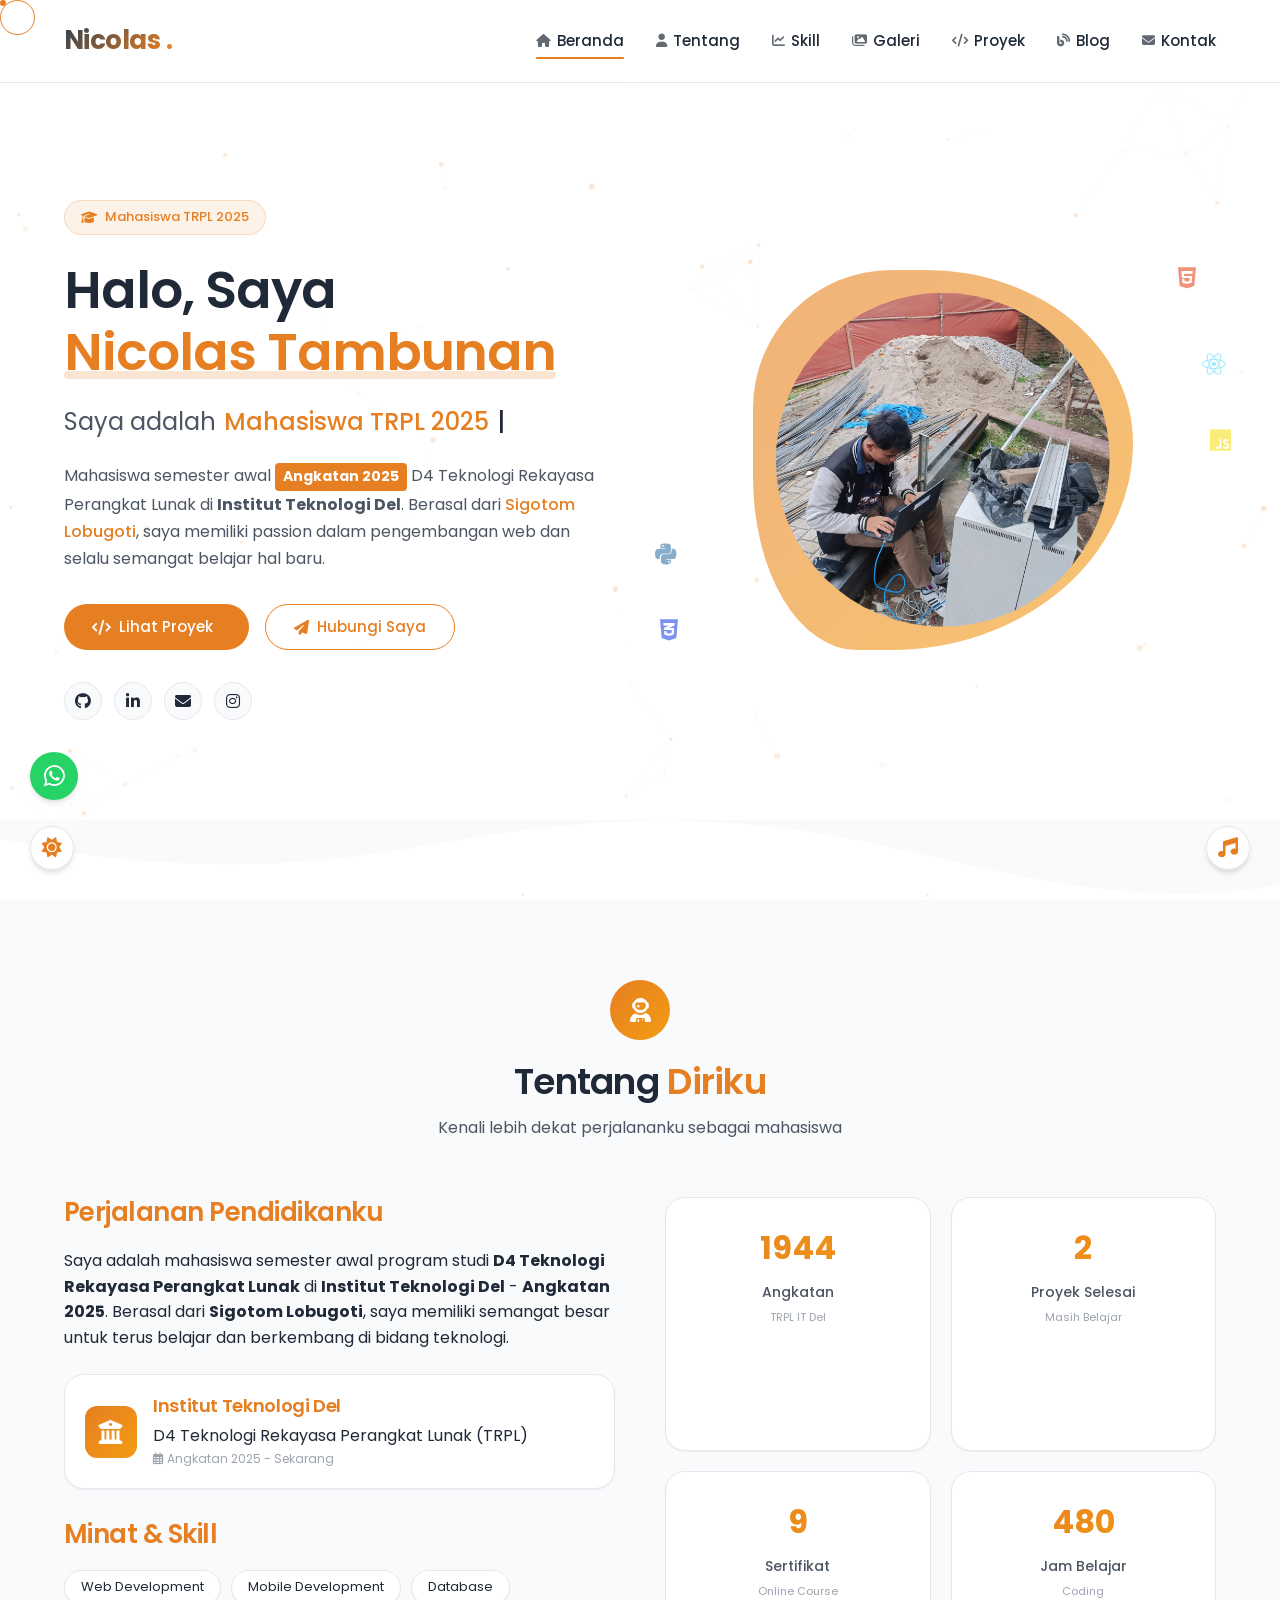
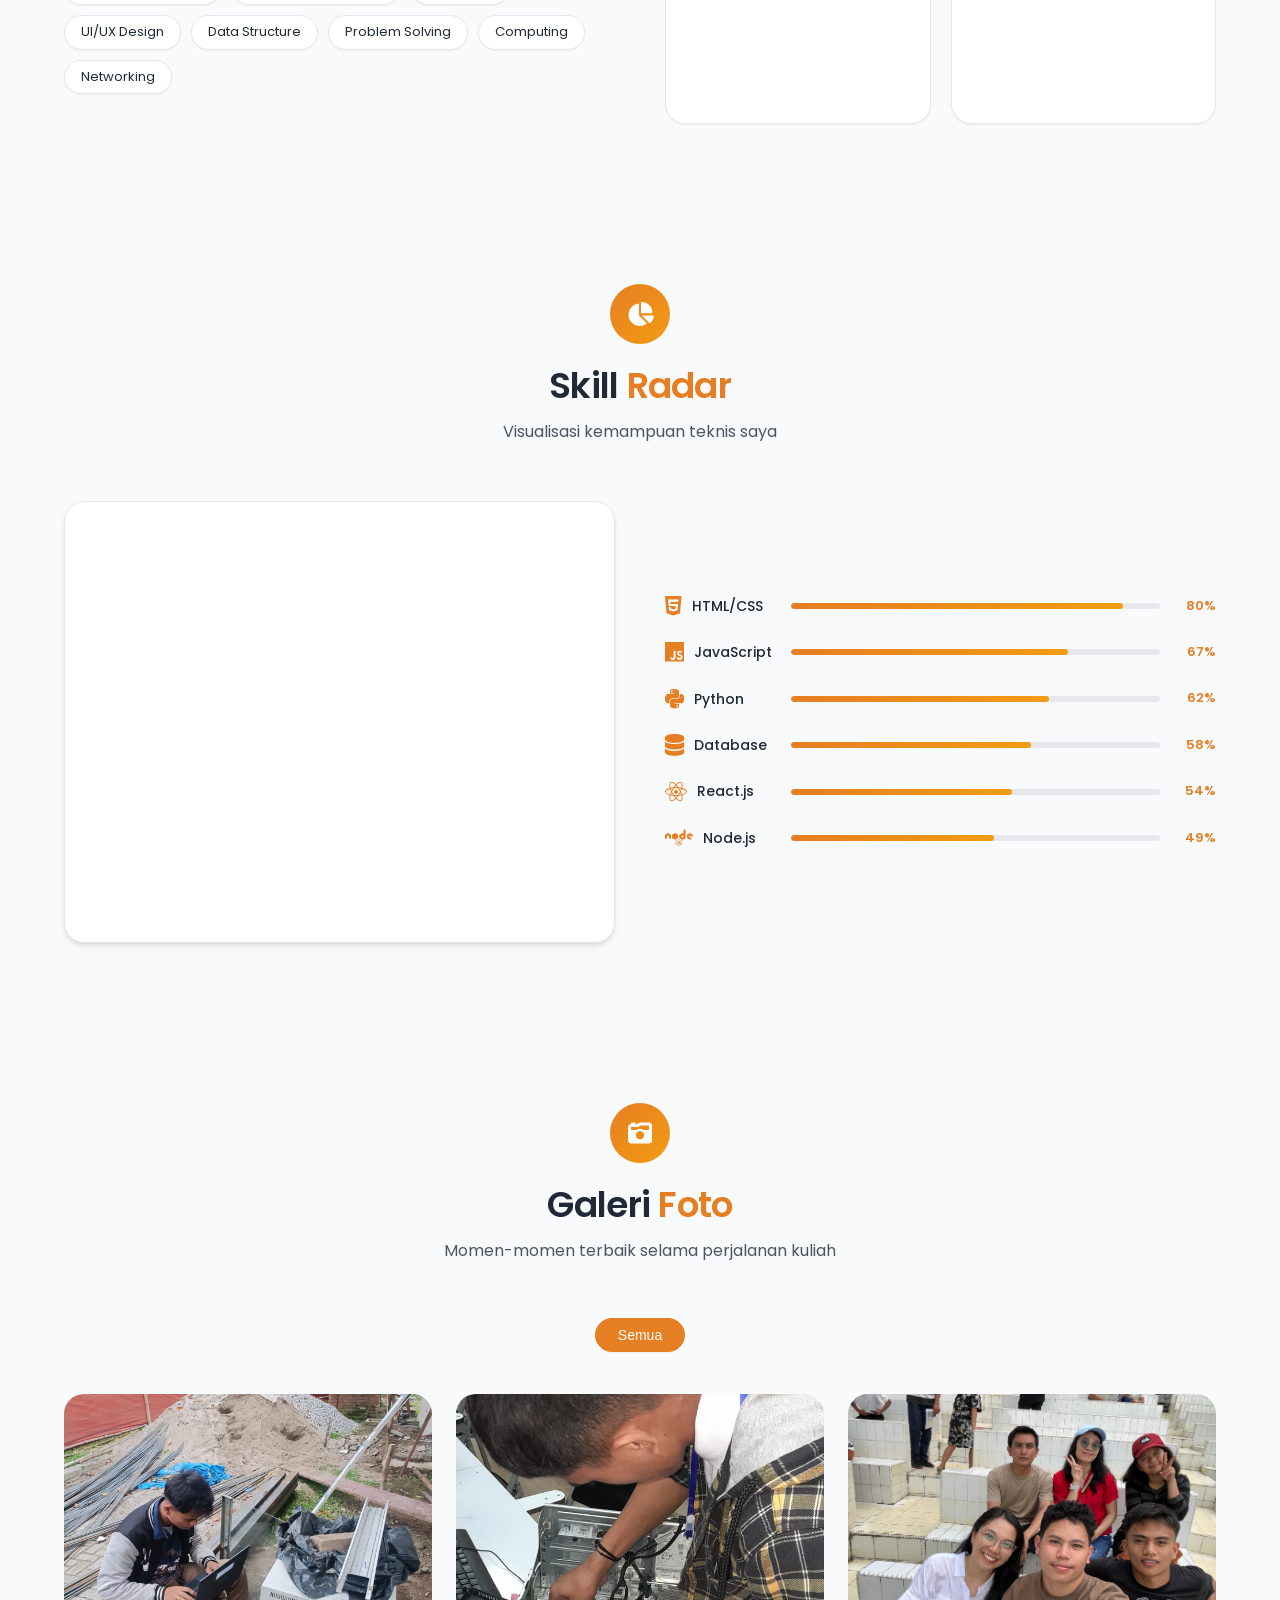
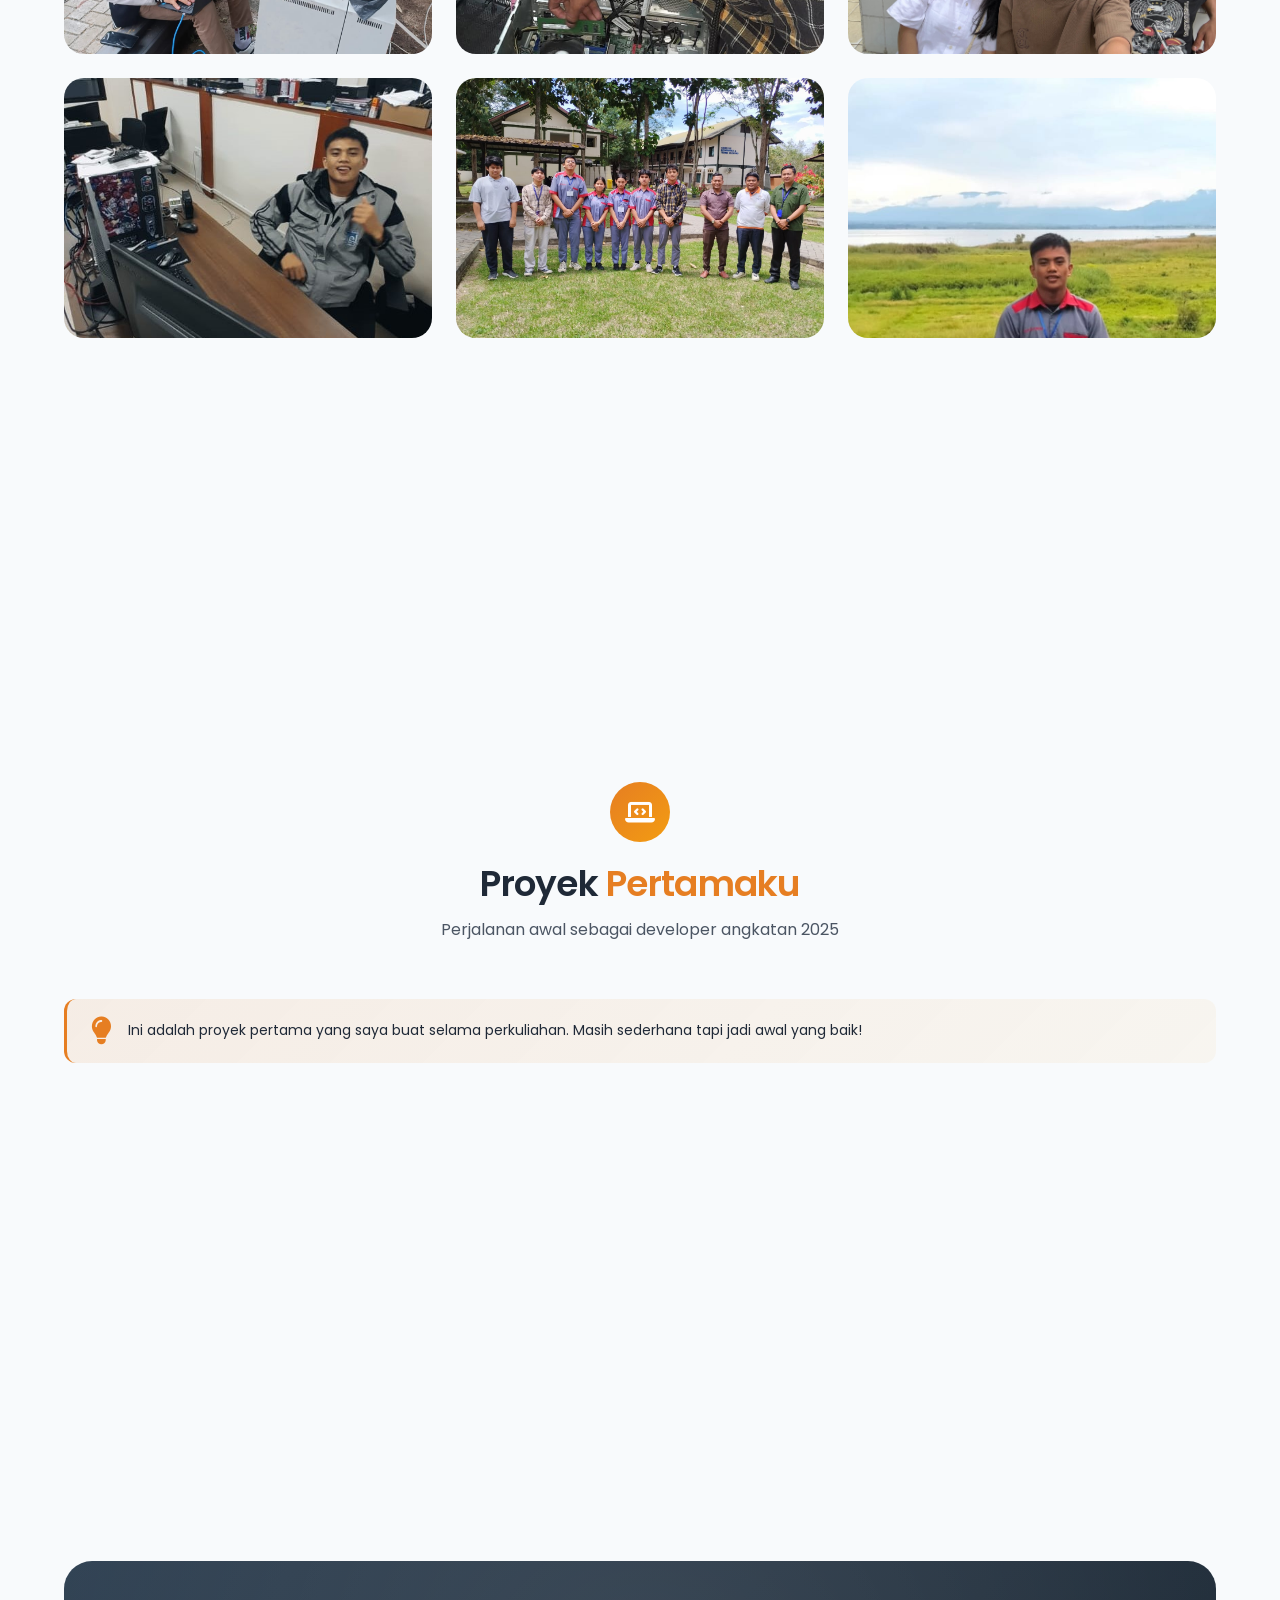
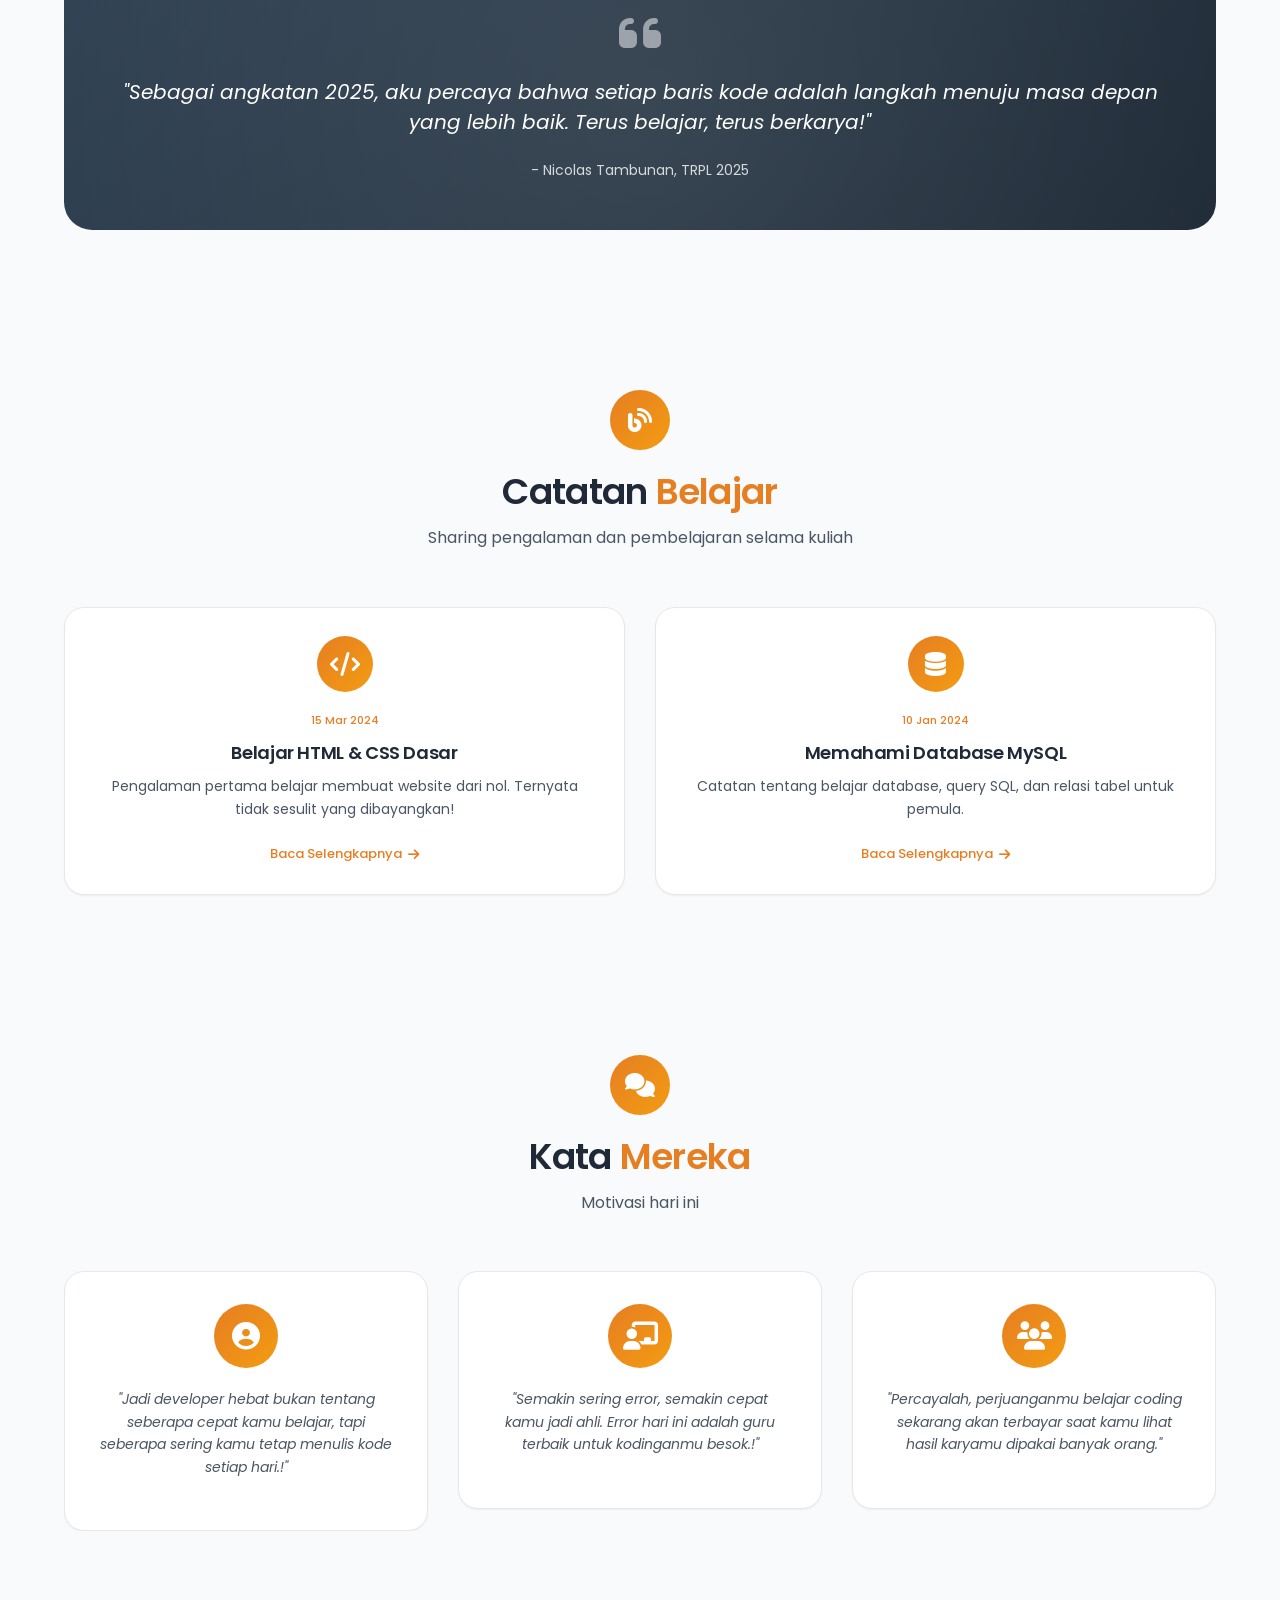
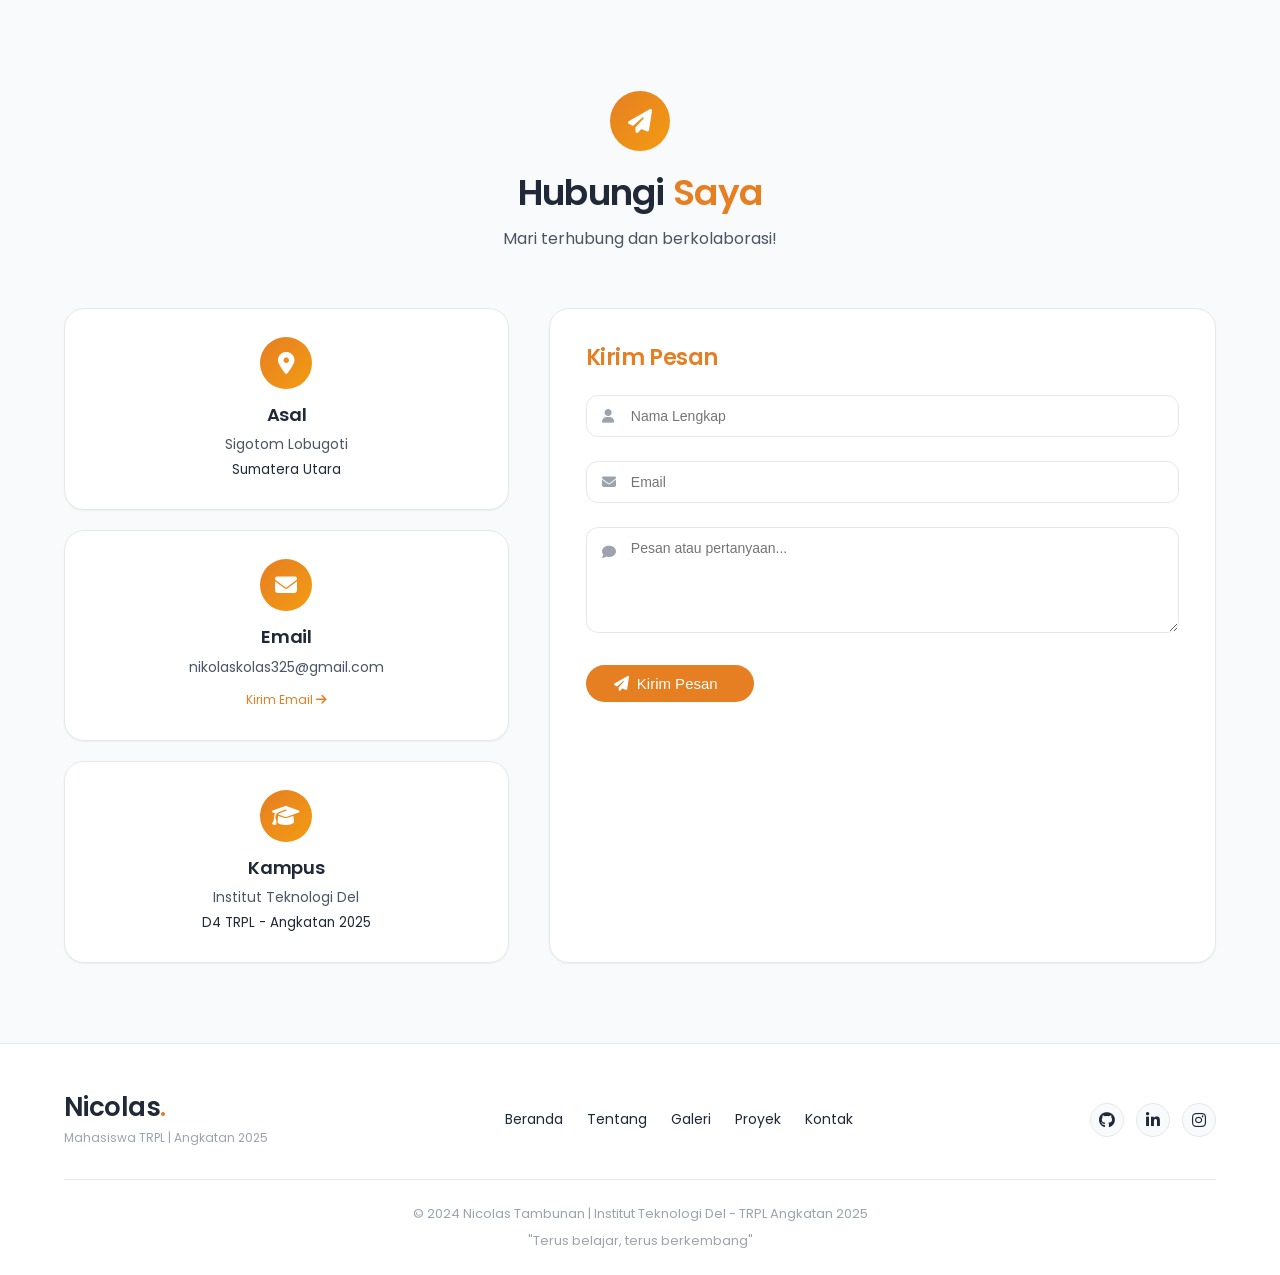
==== index.html @ 8e54865d "Add files via upload" ====
<!DOCTYPE html>
<html lang="id">
<head>
  <meta charset="UTF-8">
  <meta name="viewport" content="width=device-width, initial-scale=1.0">
  <meta name="description" content="Super Portfolio Nicolas Tambunan - Mahasiswa TRPL Angkatan 2025">
  <meta name="author" content="Nicolas Tambunan">
  <title>Nicolas Tambunan </title>
  
  <!-- CSS -->
  <link rel="stylesheet" href="/css/style.css">
  
  <!-- Google Fonts -->
  <link href="https://fonts.googleapis.com/css2?family=Poppins:wght@300;400;500;600;700;800&family=Space+Grotesk:wght@300;400;500;600;700&display=swap" rel="stylesheet">
  
  <!-- Font Awesome -->
  <link rel="stylesheet" href="https://cdnjs.cloudflare.com/ajax/libs/font-awesome/6.5.1/css/all.min.css">
  
  <!-- Swiper JS for Testimonial -->
  <link rel="stylesheet" href="https://cdn.jsdelivr.net/npm/swiper@11/swiper-bundle.min.css" />
  
  <!-- AOS Animation -->
  <link href="https://unpkg.com/aos@2.3.1/dist/aos.css" rel="stylesheet">
</head>
<body>

  <!-- Custom Cursor -->
  <div class="cursor-dot"></div>
  <div class="cursor-outline"></div>

  <!-- Loading Screen -->
  <div class="loader">
    <div class="loader-content">
      <div class="loader-spinner"></div>
      <div class="loader-text">
        <span>N</span><span>i</span><span>c</span><span>o</span><span>l</span><span>a</span><span>s</span>
      </div>
      <div class="loader-progress">
        <div class="progress-bar"></div>
      </div>
      <p>Loading Super Portfolio...</p>
    </div>
  </div>

  <!-- Particle Background -->
  <canvas id="particles-canvas"></canvas>

  <!-- Dark/Light Mode Toggle -->
  <div class="theme-toggle" id="themeToggle">
    <i class="fas fa-sun"></i>
    <i class="fas fa-moon"></i>
    <div class="toggle-ball"></div>
  </div>

  <!-- Music Toggle -->
  <div class="music-toggle" id="musicToggle">
    <i class="fas fa-music"></i>
    <span class="music-pulse"></span>
  </div>

  <!-- Scroll to Top -->
  <div class="scroll-top" id="scrollTop">
    <i class="fas fa-arrow-up"></i>
  </div>

  <!-- WhatsApp Float -->
  <a href="https://wa.me/6281234567890?text=Halo%20Nicolas,%20saya%20melihat%20portfolio%20Anda!" 
     class="whatsapp-float" target="_blank">
    <i class="fab fa-whatsapp"></i>
    <span class="whatsapp-tooltip">Chat WhatsApp</span>
  </a>

  <!-- Navbar -->
  <nav class="navbar">
    <div class="container">
      <a href="#" class="logo">
        <span class="logo-text">Nicolas</span>
        <span class="logo-dot">.</span>
      </a>
      <div class="nav-links">
        <a href="#home" class="nav-link active">
          <i class="fas fa-home"></i> Beranda
        </a>
        <a href="#about" class="nav-link">
          <i class="fas fa-user"></i> Tentang
        </a>
        <a href="#skills" class="nav-link">
          <i class="fas fa-chart-line"></i> Skill
        </a>
        <a href="#gallery" class="nav-link">
          <i class="fas fa-images"></i> Galeri
        </a>
        <a href="#projects" class="nav-link">
          <i class="fas fa-code"></i> Proyek
        </a>
        <a href="#blog" class="nav-link">
          <i class="fas fa-blog"></i> Blog
        </a>
        <a href="#contact" class="nav-link">
          <i class="fas fa-envelope"></i> Kontak
        </a>
      </div>
      <button class="menu-toggle" id="menuToggle">
        <i class="fas fa-bars"></i>
      </button>
    </div>
  </nav>

  <!-- Hero Section -->
  <section id="home" class="hero">
    <div class="container">
      <div class="hero-content">
        <div class="hero-text" data-aos="fade-up" data-aos-duration="1000">
          <div class="badge">
            <i class="fas fa-graduation-cap"></i>
            <span> Mahasiswa TRPL 2025 </span>
          </div>
          <h1 class="glow-text">
            Halo, Saya 
            <span class="highlight">Nicolas Tambunan</span>
          </h1>
          <div class="typing-wrapper">
            <span class="typing-prefix">Saya adalah</span>
            <span class="typing-text" id="typing"></span>
            <span class="typing-cursor">|</span>
          </div>
          <p>Mahasiswa semester awal <strong class="year-badge">Angkatan 2025</strong> D4 Teknologi Rekayasa Perangkat Lunak di <strong>Institut Teknologi Del</strong>. 
             Berasal dari <strong class="highlight-location">Sigotom Lobugoti</strong>, saya memiliki passion dalam pengembangan web dan selalu semangat belajar hal baru.</p>
          
          <div class="hero-buttons">
            <a href="#projects" class="btn btn-primary">
              <i class="fas fa-code"></i> Lihat Proyek
              <span class="btn-effect"></span>
            </a>
            <a href="#contact" class="btn btn-outline">
              <i class="fas fa-paper-plane"></i> Hubungi Saya
            </a>
          </div>
          
          <div class="social-links">
            <a href="#" class="social-link" data-tooltip="GitHub">
              <i class="fab fa-github"></i>
            </a>
            <a href="#" class="social-link" data-tooltip="LinkedIn">
              <i class="fab fa-linkedin-in"></i>
            </a>
            <a href="mailto:nikolaskolas325@gmail.com" class="social-link" data-tooltip="Email">
              <i class="fas fa-envelope"></i>
            </a>
            <a href="#" class="social-link" data-tooltip="Instagram">
              <i class="fab fa-instagram"></i>
            </a>
          </div>
        </div>
        
        <div class="hero-image" data-aos="fade-left" data-aos-duration="1000" data-aos-delay="200">
          <div class="image-wrapper">
            <div class="image-bg"></div>
            <div class="image-bg2"></div>
            <div class="image-placeholder">
              <img src="/images/foto1.jpg" alt="Nicolas Tambunan" id="profile-img" onerror="this.src='https://placehold.co/400x400/1e3c72/white?text=Nicolas'">
            </div>
          </div>
          <div class="floating-elements">
            <div class="floating-icon html-icon"><i class="fab fa-html5"></i></div>
            <div class="floating-icon css-icon"><i class="fab fa-css3-alt"></i></div>
            <div class="floating-icon js-icon"><i class="fab fa-js"></i></div>
            <div class="floating-icon python-icon"><i class="fab fa-python"></i></div>
            <div class="floating-icon react-icon"><i class="fab fa-react"></i></div>
          </div>
        </div>
      </div>
    </div>
    <div class="hero-wave">
      <svg viewBox="0 0 1200 120" preserveAspectRatio="none">
        <path d="M321.39,56.44c58-10.79,114.16-30.13,172-41.86,82.39-16.72,168.19-17.73,250.45-.39C823.78,31,906.67,72,985.66,92.83c70.05,18.48,146.53,26.09,214.34,3V0H0V27.35A600.21,600.21,0,0,0,321.39,56.44Z"></path>
      </svg>
    </div>
  </section>

  <!-- About Section -->
  <section id="about" class="about">
    <div class="container">
      <div class="section-header" data-aos="fade-up">
        <div class="section-icon">
          <i class="fas fa-user-astronaut"></i>
        </div>
        <h2>Tentang <span>Diriku</span></h2>
        <p>Kenali lebih dekat perjalananku sebagai mahasiswa</p>
      </div>
      <div class="about-content">
        <div class="about-text" data-aos="fade-right" data-aos-duration="800">
          <h3>Perjalanan Pendidikanku</h3>
          <p>Saya adalah mahasiswa semester awal program studi <strong>D4 Teknologi Rekayasa Perangkat Lunak</strong> di <strong>Institut Teknologi Del</strong> - <strong>Angkatan 2025</strong>. 
             Berasal dari <strong>Sigotom Lobugoti</strong>, saya memiliki semangat besar untuk terus belajar dan berkembang di bidang teknologi.</p>
          
          <div class="education-card">
            <div class="edu-icon">
              <i class="fas fa-university"></i>
            </div>
            <div class="edu-info">
              <h4>Institut Teknologi Del</h4>
              <p>D4 Teknologi Rekayasa Perangkat Lunak (TRPL)</p>
              <p class="edu-year"><i class="far fa-calendar-alt"></i> Angkatan 2025 - Sekarang</p>
            </div>
          </div>

          <div class="interest-section">
            <h3> Minat & Skill</h3>
            <div class="interest-tags">
              <span>Web Development</span>
              <span>Mobile Development</span>
              <span>Database</span>
              <span>UI/UX Design</span>
              <span>Data Structure</span>
              <span> Problem Solving</span>
              <span> Computing</span>
              <span>Networking</span>
            </div>
          </div>
        </div>
        
        <div class="about-stats" data-aos="fade-left" data-aos-duration="800">
          <div class="stat-card" data-tilt>
            <div class="stat-number counter" data-target="2025">0</div>
            <div class="stat-label">Angkatan</div>
            <small class="stat-note">TRPL IT Del</small>
          </div>
          <div class="stat-card" data-tilt>
            <div class="stat-number counter" data-target="3">0</div>
            <div class="stat-label">Proyek Selesai</div>
            <small class="stat-note">Masih Belajar</small>
          </div>
          <div class="stat-card" data-tilt>
            <div class="stat-number counter" data-target="10">0</div>
            <div class="stat-label">Sertifikat</div>
            <small class="stat-note">Online Course</small>
          </div>
          <div class="stat-card" data-tilt>
            <div class="stat-number counter" data-target="500">0</div>
            <div class="stat-label">Jam Belajar</div>
            <small class="stat-note">Coding</small>
          </div>
        </div>
      </div>
    </div>
  </section>

  <!-- Skills Radar Section -->
  <section id="skills" class="skills-section">
    <div class="container">
      <div class="section-header" data-aos="fade-up">
        <div class="section-icon">
          <i class="fas fa-chart-pie"></i>
        </div>
        <h2>Skill <span>Radar</span></h2>
        <p>Visualisasi kemampuan teknis saya</p>
      </div>
      <div class="skills-container" data-aos="zoom-in" data-aos-duration="1000">
        <div class="radar-chart-container">
          <canvas id="radarChart" width="400" height="400"></canvas>
        </div>
        <div class="skills-list-modern">
          <div class="modern-skill" data-skill="90">
            <div class="skill-name">
              <i class="fab fa-html5"></i>
              <span>HTML/CSS</span>
            </div>
            <div class="skill-progress-modern">
              <div class="skill-progress-fill" style="width: 0%"></div>
            </div>
            <span class="skill-percent">0%</span>
          </div>
          <div class="modern-skill" data-skill="75">
            <div class="skill-name">
              <i class="fab fa-js"></i>
              <span>JavaScript</span>
            </div>
            <div class="skill-progress-modern">
              <div class="skill-progress-fill" style="width: 0%"></div>
            </div>
            <span class="skill-percent">0%</span>
          </div>
          <div class="modern-skill" data-skill="70">
            <div class="skill-name">
              <i class="fab fa-python"></i>
              <span>Python</span>
            </div>
            <div class="skill-progress-modern">
              <div class="skill-progress-fill" style="width: 0%"></div>
            </div>
            <span class="skill-percent">0%</span>
          </div>
          <div class="modern-skill" data-skill="65">
            <div class="skill-name">
              <i class="fas fa-database"></i>
              <span>Database</span>
            </div>
            <div class="skill-progress-modern">
              <div class="skill-progress-fill" style="width: 0%"></div>
            </div>
            <span class="skill-percent">0%</span>
          </div>
          <div class="modern-skill" data-skill="60">
            <div class="skill-name">
              <i class="fab fa-react"></i>
              <span>React.js</span>
            </div>
            <div class="skill-progress-modern">
              <div class="skill-progress-fill" style="width: 0%"></div>
            </div>
            <span class="skill-percent">0%</span>
          </div>
          <div class="modern-skill" data-skill="55">
            <div class="skill-name">
              <i class="fab fa-node"></i>
              <span>Node.js</span>
            </div>
            <div class="skill-progress-modern">
              <div class="skill-progress-fill" style="width: 0%"></div>
            </div>
            <span class="skill-percent">0%</span>
          </div>
        </div>
      </div>
    </div>
  </section>

  <!-- Gallery Section -->
  <section id="gallery" class="gallery">
    <div class="container">
      <div class="section-header" data-aos="fade-up">
        <div class="section-icon">
          <i class="fas fa-camera-retro"></i>
        </div>
        <h2>Galeri <span>Foto</span></h2>
        <p>Momen-momen terbaik selama perjalanan kuliah</p>
      </div>
      
      <div class="gallery-filters" data-aos="fade-up" data-aos-delay="100">
        <button class="gallery-filter-btn active" data-filter="all">Semua</button>
      </div>
      
      <div class="gallery-grid" id="galleryGrid">
        <!-- Foto 1-6 sama seperti sebelumnya -->
        <div class="gallery-item" data-category="personal" data-aos="zoom-in">
          <div class="gallery-image">
            <img src="/images/foto1.jpg" alt="Foto Nicolas 1" onerror="this.src='https://placehold.co/600x400/1e3c72/white?text=Foto+1'">
            <div class="gallery-overlay">
              <div class="gallery-info">
              
                <span class="gallery-category"><i class="fas fa-tag"></i></span>
              </div>
              <button class="gallery-view" onclick="openLightbox(0)"><i class="fas fa-search-plus"></i></button>
            </div>
          </div>
        </div>
        <div class="gallery-item" data-category="kuliah" data-aos="zoom-in" data-aos-delay="100">
          <div class="gallery-image">
            <img src="/images/foto2.jpg" alt="Foto Nicolas 2" onerror="this.src='https://placehold.co/600x400/1e3c72/white?text=Foto+2'">
            <div class="gallery-overlay">
              <div class="gallery-info">
                
                <span class="gallery-category"><i class="fas fa-tag"></i> Kuliah</span>
              </div>
              <button class="gallery-view" onclick="openLightbox(1)"><i class="fas fa-search-plus"></i></button>
            </div>
          </div>
        </div>
        <div class="gallery-item" data-category="proyek" data-aos="zoom-in" data-aos-delay="200">
          <div class="gallery-image">
            <img src="/images/foto3.jpg" alt="Foto Nicolas 3" onerror="this.src='https://placehold.co/600x400/1e3c72/white?text=Foto+3'">
            <div class="gallery-overlay">
              <div class="gallery-info">
            
                <span class="gallery-category"><i class="fas fa-tag"></i> Proyek</span>
              </div>
              <button class="gallery-view" onclick="openLightbox(2)"><i class="fas fa-search-plus"></i></button>
            </div>
          </div>
        </div>
        <div class="gallery-item" data-category="kuliah" data-aos="zoom-in" data-aos-delay="300">
          <div class="gallery-image">
            <img src="/images/foto4.jpg" alt="Foto Nicolas 4" onerror="this.src='https://placehold.co/600x400/1e3c72/white?text=Foto+4'">
            <div class="gallery-overlay">
              <div class="gallery-info">
                <span class="gallery-category"><i class="fas fa-tag"></i> Kuliah</span>
              </div>
              <button class="gallery-view" onclick="openLightbox(3)"><i class="fas fa-search-plus"></i></button>
            </div>
          </div>
        </div>
        <div class="gallery-item" data-category="personal" data-aos="zoom-in" data-aos-delay="400">
          <div class="gallery-image">
            <img src="/images/foto8.jpg" alt="Foto Nicolas 5" onerror="this.src='https://placehold.co/600x400/1e3c72/white?text=Foto+5'">
            <div class="gallery-overlay">
              <div class="gallery-info">
                
                <span class="gallery-category"><i class="fas fa-tag"></i> Personal</span>
              </div>
              <button class="gallery-view" onclick="openLightbox(4)"><i class="fas fa-search-plus"></i></button>
            </div>
          </div>
        </div>
             <div class="gallery-item" data-category="personal" data-aos="zoom-in" data-aos-delay="400">
          <div class="gallery-image">
            <img src="/images/foto5.jpg" alt="Foto Nicolas 5" onerror="this.src='https://placehold.co/600x400/1e3c72/white?text=Foto+5'">
            <div class="gallery-overlay">
              <div class="gallery-info">
                
                <span class="gallery-category"><i class="fas fa-tag"></i> Personal</span>
              </div>
              <button class="gallery-view" onclick="openLightbox(4)"><i class="fas fa-search-plus"></i></button>
            </div>
          </div>
        </div>
        <div class="gallery-item" data-category="proyek" data-aos="zoom-in" data-aos-delay="500">
          <div class="gallery-image">
            <img src="/images/foto6.jpg" alt="Foto Nicolas 6" onerror="this.src='https://placehold.co/600x400/1e3c72/white?text=Foto+6'">
            <div class="gallery-overlay">
              <div class="gallery-info">
               
                <span class="gallery-category"><i class="fas fa-tag"></i> Proyek</span>
              </div>
              <button class="gallery-view" onclick="openLightbox(5)"><i class="fas fa-search-plus"></i></button>
            </div>
          </div>
        </div>
      </div>
    </div>
  </section>

  <!-- Lightbox Modal -->
  <div class="lightbox" id="lightbox">
    <div class="lightbox-content">
      <span class="lightbox-close">&times;</span>
      <span class="lightbox-prev"><i class="fas fa-chevron-left"></i></span>
      <span class="lightbox-next"><i class="fas fa-chevron-right"></i></span>
      <img src="" alt="Lightbox Image" id="lightbox-img">
      <div class="lightbox-caption" id="lightbox-caption"></div>
    </div>
  </div>

  <!-- Projects Section -->
  <section id="projects" class="projects">
    <div class="container">
      <div class="section-header" data-aos="fade-up">
        <div class="section-icon">
          <i class="fas fa-laptop-code"></i>
        </div>
        <h2>Proyek <span>Pertamaku</span></h2>
        <p>Perjalanan awal sebagai developer angkatan 2025 </p>
      </div>
      
      <div class="project-note" data-aos="fade-up">
        <i class="fas fa-lightbulb"></i>
        <p>Ini adalah proyek pertama yang saya buat selama perkuliahan. Masih sederhana tapi jadi awal yang baik!</p>
      </div>

      <div class="project-grid">
        <div class="project-card" data-aos="flip-left" data-aos-duration="800">
          <div class="project-image">
            <div class="image-placeholder"><i class="fas fa-calculator"></i></div>
            <div class="project-overlay">
              <a href="#" class="project-link" id="project1Link"><i class="fas fa-external-link-alt"></i></a>
            </div>
          </div>
          <div class="project-info">
            <div class="project-badge">BTB - Proyek Kuliah</div>
            <h3>Kalkulator Matriks</h3>
            <p>Program kalkulator matriks dengan Python untuk operasi matriks lengkap.</p>
            <div class="project-tech"><span>Python</span><span>NumPy</span><span>CLI</span></div>
          </div>
        </div>
        <div class="project-card" data-aos="flip-left" data-aos-duration="800" data-aos-delay="200">
          <div class="project-image">
            <div class="image-placeholder"><i class="fas fa-store"></i></div>
            <div class="project-overlay">
              <a href="#" class="project-link" id="project2Link"><i class="fas fa-external-link-alt"></i></a>
            </div>
          </div>
          <div class="project-info">
            <div class="project-badge">Website UMKM</div>
            <h3>Fly'overs UMKM</h3>
            <p>Website promosi produk UMKM lokal dengan desain modern.</p>
            <div class="project-tech"><span>HTML5</span><span>CSS3</span><span>JavaScript</span></div>
          </div>
        </div>
        <div class="project-card coming-soon" data-aos="flip-left" data-aos-duration="800" data-aos-delay="400">
          <div class="project-image">
            <div class="image-placeholder"><i class="fas fa-rocket"></i></div>
          </div>
          <div class="project-info">
            <div class="project-badge">Coming Soon</div>
            <h3>Proyek Selanjutnya</h3>
            <p>Sedang mempersiapkan proyek baru yang lebih menarik! </p>
            <div class="project-tech"><span>React</span><span>Node.js</span><span>MongoDB</span></div>
          </div>
        </div>
      </div>

      <div class="motivation-card" data-aos="zoom-in-up">
        <i class="fas fa-quote-left"></i>
        <p>"Sebagai angkatan 2025, aku percaya bahwa setiap baris kode adalah langkah menuju masa depan yang lebih baik. Terus belajar, terus berkarya!"</p>
        <span>- Nicolas Tambunan, TRPL 2025</span>
      </div>
    </div>
  </section>

  <!-- Blog Section -->
  <section id="blog" class="blog">
    <div class="container">
      <div class="section-header" data-aos="fade-up">
        <div class="section-icon">
          <i class="fas fa-blog"></i>
        </div>
        <h2>Catatan <span>Belajar</span></h2>
        <p>Sharing pengalaman dan pembelajaran selama kuliah</p>
      </div>
      <div class="blog-grid">
        <div class="blog-card" data-aos="fade-up" data-aos-delay="0">
          <div class="blog-icon"><i class="fas fa-code"></i></div>
          <div class="blog-date">15 Mar 2024</div>
          <h3>Belajar HTML & CSS Dasar</h3>
          <p>Pengalaman pertama belajar membuat website dari nol. Ternyata tidak sesulit yang dibayangkan!</p>
          <a href="html.html" class="blog-readmore">Baca Selengkapnya <i class="fas fa-arrow-right"></i></a>
        </div>
        <div class="blog-card" data-aos="fade-up" data-aos-delay="200">
          <div class="blog-icon"><i class="fas fa-database"></i></div>
          <div class="blog-date">10 Jan 2024</div>
          <h3>Memahami Database MySQL</h3>
          <p>Catatan tentang belajar database, query SQL, dan relasi tabel untuk pemula.</p>
          <a href="mysql.html" class="blog-readmore">Baca Selengkapnya <i class="fas fa-arrow-right"></i></a>
        </div>
      </div>
    </div>
  </section>

  <!-- Testimonial Section -->
  <section id="testimonials" class="testimonials">
    <div class="container">
      <div class="section-header" data-aos="fade-up">
        <div class="section-icon">
          <i class="fas fa-comments"></i>
        </div>
        <h2>Kata <span>Mereka</span></h2>
        <p>Motivasi  hari ini </p>
      </div>
      <div class="testimonial-slider swiper" data-aos="fade-up" data-aos-delay="100">
        <div class="swiper-wrapper">
          <div class="swiper-slide">
            <div class="testimonial-card">
              <div class="testimonial-avatar"><i class="fas fa-user-circle"></i></div>
              <p>"Jadi developer hebat bukan tentang seberapa cepat kamu belajar, tapi seberapa sering kamu tetap menulis kode setiap hari.!"</p>
          
            </div>
          </div>
          <div class="swiper-slide">
            <div class="testimonial-card">
              <div class="testimonial-avatar"><i class="fas fa-chalkboard-user"></i></div>
              <p>"Semakin sering error, semakin cepat kamu jadi ahli. Error hari ini adalah guru terbaik untuk kodinganmu besok.!"</p>
            </div>
          </div>
          <div class="swiper-slide">
            <div class="testimonial-card">
              <div class="testimonial-avatar"><i class="fas fa-users"></i></div>
              <p>"Percayalah, perjuanganmu belajar coding sekarang akan terbayar saat kamu lihat hasil karyamu dipakai banyak orang."</p>

            </div>
          </div>
        </div>
        <div class="swiper-pagination"></div>
      </div>
    </div>
  </section>

  <!-- Contact Section -->
  <section id="contact" class="contact">
    <div class="container">
      <div class="section-header" data-aos="fade-up">
        <div class="section-icon">
          <i class="fas fa-paper-plane"></i>
        </div>
        <h2>Hubungi <span>Saya</span></h2>
        <p>Mari terhubung dan berkolaborasi!</p>
      </div>
      <div class="contact-content">
        <div class="contact-info" data-aos="fade-right" data-aos-duration="800">
          <div class="contact-card" data-tilt>
            <div class="contact-icon"><i class="fas fa-map-marker-alt"></i></div>
            <h3>Asal</h3>
            <p>Sigotom Lobugoti</p>
            <small>Sumatera Utara</small>
          </div>
          <div class="contact-card" data-tilt>
            <div class="contact-icon"><i class="fas fa-envelope"></i></div>
            <h3>Email</h3>
            <p>nikolaskolas325@gmail.com</p>
            <a href="mailto:nikolaskolas325@gmail.com" class="contact-small-link">Kirim Email <i class="fas fa-arrow-right"></i></a>
          </div>
          <div class="contact-card" data-tilt>
            <div class="contact-icon"><i class="fas fa-graduation-cap"></i></div>
            <h3>Kampus</h3>
            <p>Institut Teknologi Del</p>
            <small>D4 TRPL - Angkatan 2025</small>
          </div>
        </div>
        
        <form class="contact-form" id="contactForm" data-aos="fade-left" data-aos-duration="800">
          <h3>Kirim Pesan</h3>
          <div class="form-group">
            <input type="text" id="name" placeholder="Nama Lengkap" required>
            <i class="fas fa-user form-icon"></i>
          </div>
          <div class="form-group">
            <input type="email" id="email" placeholder="Email" required>
            <i class="fas fa-envelope form-icon"></i>
          </div>
          <div class="form-group">
            <textarea id="message" rows="5" placeholder="Pesan atau pertanyaan..." required></textarea>
            <i class="fas fa-comment form-icon"></i>
          </div>
          <button type="submit" class="btn btn-primary">
            <i class="fas fa-paper-plane"></i> Kirim Pesan
            <span class="btn-effect"></span>
          </button>
        </form>
      </div>
    </div>
  </section>

  <!-- Footer -->
  <footer class="footer">
    <div class="container">
      <div class="footer-content">
        <div class="footer-logo"><h3>Nicolas<span>.</span></h3><p>Mahasiswa TRPL | Angkatan 2025</p></div>
        <div class="footer-links">
          <a href="#home">Beranda</a><a href="#about">Tentang</a><a href="#gallery">Galeri</a>
          <a href="#projects">Proyek</a><a href="#contact">Kontak</a>
        </div>
        <div class="footer-social">
          <a href="#"><i class="fab fa-github"></i></a>
          <a href="#"><i class="fab fa-linkedin-in"></i></a>
          <a href="#"><i class="fab fa-instagram"></i></a>
        </div>
      </div>
      <div class="footer-bottom">
        <p>&copy; 2024 Nicolas Tambunan | Institut Teknologi Del - TRPL Angkatan 2025</p>
        <p class="footer-quote">"Terus belajar, terus berkembang"</p>
      </div>
    </div>
  </footer>

  <!-- Scripts -->
  <script src="https://unpkg.com/aos@2.3.1/dist/aos.js"></script>
  <script src="https://cdn.jsdelivr.net/npm/vanilla-tilt@1.8.0/dist/vanilla-tilt.min.js"></script>
  <script src="https://cdn.jsdelivr.net/npm/chart.js@4.4.0/dist/chart.umd.min.js"></script>
  <script src="https://cdn.jsdelivr.net/npm/swiper@11/swiper-bundle.min.js"></script>
  <script src="/js/main.js"></script>
</body>
</html>
---- css/style.css ----
/* ============================================
   SUPER PORTFOLIO CSS - NICOLAS TAMBUNAN
   VERSION 2.1 - ELEGANT EDITION
   ============================================ */

/* ========== ROOT VARIABLES ========== */
:root {
  /* Light Theme - Elegant & Professional */
  --primary: #2c3e50;
  --primary-dark: #1a2632;
  --primary-light: #34495e;
  --accent: #e67e22;
  --accent-light: #f39c12;
  --accent-glow: rgba(230, 126, 34, 0.2);
  
  --bg-primary: #ffffff;
  --bg-secondary: #f8fafc;
  --bg-card: #ffffff;
  --bg-gradient: linear-gradient(135deg, #667eea 0%, #764ba2 100%);
  
  --text-primary: #1f2937;
  --text-secondary: #4b5563;
  --text-muted: #9ca3af;
  
  --border-color: #e5e7eb;
  --shadow-sm: 0 1px 2px 0 rgba(0, 0, 0, 0.05);
  --shadow-md: 0 4px 6px -1px rgba(0, 0, 0, 0.1), 0 2px 4px -1px rgba(0, 0, 0, 0.06);
  --shadow-lg: 0 10px 15px -3px rgba(0, 0, 0, 0.1), 0 4px 6px -2px rgba(0, 0, 0, 0.05);
  --shadow-xl: 0 20px 25px -5px rgba(0, 0, 0, 0.1), 0 10px 10px -5px rgba(0, 0, 0, 0.04);
  
  --transition-fast: all 0.2s ease;
  --transition-base: all 0.3s ease;
  --transition-slow: all 0.5s ease;
  
  --border-radius-sm: 8px;
  --border-radius-md: 12px;
  --border-radius-lg: 20px;
  --border-radius-xl: 28px;
}

/* Dark Theme - Elegant Dark Mode */
[data-theme="dark"] {
  --primary: #3b4d5e;
  --primary-dark: #2c3e50;
  --primary-light: #4a627a;
  --accent: #f39c12;
  --accent-light: #e67e22;
  
  --bg-primary: #111827;
  --bg-secondary: #1f2937;
  --bg-card: #1f2937;
  --text-primary: #f9fafb;
  --text-secondary: #e5e7eb;
  --text-muted: #9ca3af;
  --border-color: #374151;
  --shadow-sm: 0 1px 2px 0 rgba(0, 0, 0, 0.3);
  --shadow-md: 0 4px 6px -1px rgba(0, 0, 0, 0.4);
  --shadow-lg: 0 10px 15px -3px rgba(0, 0, 0, 0.4);
}

/* ========== RESET & BASE ========== */
* {
  margin: 0;
  padding: 0;
  box-sizing: border-box;
}

html {
  scroll-behavior: smooth;
  overflow-x: hidden;
}

body {
  font-family: 'Inter', 'Poppins', system-ui, -apple-system, sans-serif;
  background: var(--bg-primary);
  color: var(--text-primary);
  overflow-x: hidden;
  transition: var(--transition-base);
  line-height: 1.6;
}

/* ========== TYPOGRAPHY ========== */
h1, h2, h3, h4, h5, h6 {
  font-weight: 600;
  line-height: 1.2;
  letter-spacing: -0.02em;
}

/* ========== SCROLLBAR ========== */
::-webkit-scrollbar {
  width: 8px;
  height: 8px;
}

::-webkit-scrollbar-track {
  background: var(--bg-secondary);
}

::-webkit-scrollbar-thumb {
  background: var(--accent);
  border-radius: 4px;
}

::-webkit-scrollbar-thumb:hover {
  background: var(--accent-light);
}

/* ========== CUSTOM CURSOR ========== */
.cursor-dot {
  width: 6px;
  height: 6px;
  background: var(--accent);
  border-radius: 50%;
  position: fixed;
  pointer-events: none;
  z-index: 10000;
  transition: transform 0.1s ease;
}

.cursor-outline {
  width: 35px;
  height: 35px;
  border: 1.5px solid var(--accent);
  border-radius: 50%;
  position: fixed;
  pointer-events: none;
  z-index: 10000;
  transition: all 0.2s ease;
}

@media (max-width: 768px) {
  .cursor-dot, .cursor-outline { display: none; }
}

/* ========== LOADING SCREEN ========== */
.loader {
  position: fixed;
  top: 0;
  left: 0;
  width: 100%;
  height: 100%;
  background: var(--bg-primary);
  display: flex;
  justify-content: center;
  align-items: center;
  z-index: 10001;
  transition: opacity 0.5s ease, visibility 0.5s ease;
}

.loader.fade-out {
  opacity: 0;
  visibility: hidden;
}

.loader-content {
  text-align: center;
}

.loader-spinner {
  width: 50px;
  height: 50px;
  border: 2px solid var(--border-color);
  border-top-color: var(--accent);
  border-radius: 50%;
  animation: spin 0.8s linear infinite;
  margin: 0 auto 20px;
}

@keyframes spin {
  to { transform: rotate(360deg); }
}

.loader-text {
  font-size: 28px;
  font-weight: 600;
  margin-bottom: 20px;
  background: linear-gradient(135deg, var(--primary), var(--accent));
  -webkit-background-clip: text;
  background-clip: text;
  color: transparent;
}

.loader-progress {
  width: 180px;
  height: 2px;
  background: var(--border-color);
  border-radius: 2px;
  margin: 20px auto;
  overflow: hidden;
}

.progress-bar {
  width: 0%;
  height: 100%;
  background: var(--accent);
  animation: progress 1.5s ease forwards;
}

@keyframes progress {
  0% { width: 0%; }
  100% { width: 100%; }
}

.loader-content p {
  color: var(--text-muted);
  font-size: 14px;
}

/* ========== PARTICLE BACKGROUND ========== */
#particles-canvas {
  position: fixed;
  top: 0;
  left: 0;
  width: 100%;
  height: 100%;
  pointer-events: none;
  z-index: 0;
  opacity: 0.4;
}

/* ========== THEME TOGGLE ========== */
.theme-toggle {
  position: fixed;
  bottom: 30px;
  left: 30px;
  width: 44px;
  height: 44px;
  background: var(--bg-card);
  border-radius: 50%;
  display: flex;
  align-items: center;
  justify-content: center;
  cursor: pointer;
  z-index: 1000;
  box-shadow: var(--shadow-md);
  transition: var(--transition-base);
  border: 1px solid var(--border-color);
  backdrop-filter: blur(10px);
}

.theme-toggle:hover {
  transform: scale(1.05);
  border-color: var(--accent);
}

.theme-toggle i {
  font-size: 20px;
  color: var(--accent);
  position: absolute;
  transition: var(--transition-base);
}

.theme-toggle .fa-sun {
  opacity: 1;
}

.theme-toggle .fa-moon {
  opacity: 0;
}

[data-theme="dark"] .theme-toggle .fa-sun {
  opacity: 0;
}

[data-theme="dark"] .theme-toggle .fa-moon {
  opacity: 1;
}

/* ========== MUSIC TOGGLE ========== */
.music-toggle {
  position: fixed;
  bottom: 30px;
  right: 30px;
  width: 44px;
  height: 44px;
  background: var(--bg-card);
  border-radius: 50%;
  display: flex;
  align-items: center;
  justify-content: center;
  cursor: pointer;
  z-index: 1000;
  box-shadow: var(--shadow-md);
  transition: var(--transition-base);
  border: 1px solid var(--border-color);
  backdrop-filter: blur(10px);
}

.music-toggle:hover {
  transform: scale(1.05);
  border-color: var(--accent);
}

.music-toggle i {
  font-size: 20px;
  color: var(--accent);
}

/* ========== SCROLL TO TOP ========== */
.scroll-top {
  position: fixed;
  bottom: 100px;
  right: 30px;
  width: 40px;
  height: 40px;
  background: var(--bg-card);
  border-radius: 50%;
  display: flex;
  align-items: center;
  justify-content: center;
  cursor: pointer;
  z-index: 999;
  opacity: 0;
  visibility: hidden;
  transition: var(--transition-base);
  box-shadow: var(--shadow-md);
  border: 1px solid var(--border-color);
}

.scroll-top.active {
  opacity: 1;
  visibility: visible;
}

.scroll-top:hover {
  transform: translateY(-3px);
  background: var(--accent);
}

.scroll-top i {
  color: var(--accent);
  font-size: 18px;
  transition: var(--transition-base);
}

.scroll-top:hover i {
  color: white;
}

/* ========== WHATSAPP FLOAT ========== */
.whatsapp-float {
  position: fixed;
  bottom: 100px;
  left: 30px;
  width: 48px;
  height: 48px;
  background: #25D366;
  border-radius: 50%;
  display: flex;
  align-items: center;
  justify-content: center;
  z-index: 999;
  box-shadow: var(--shadow-md);
  transition: var(--transition-base);
  text-decoration: none;
  animation: whatsappPulse 2s infinite;
}

@keyframes whatsappPulse {
  0%, 100% {
    transform: scale(1);
    box-shadow: 0 0 0 0 rgba(37, 211, 102, 0.5);
  }
  50% {
    transform: scale(1.05);
    box-shadow: 0 0 0 8px rgba(37, 211, 102, 0);
  }
}

.whatsapp-float:hover {
  transform: scale(1.1);
}

.whatsapp-float i {
  font-size: 24px;
  color: white;
}

.whatsapp-tooltip {
  position: absolute;
  left: 60px;
  background: var(--bg-card);
  color: var(--text-primary);
  padding: 4px 10px;
  border-radius: var(--border-radius-sm);
  font-size: 12px;
  white-space: nowrap;
  opacity: 0;
  visibility: hidden;
  transition: var(--transition-base);
  box-shadow: var(--shadow-sm);
  pointer-events: none;
}

.whatsapp-float:hover .whatsapp-tooltip {
  opacity: 1;
  visibility: visible;
}

/* ========== CONTAINER ========== */
.container {
  max-width: 1200px;
  margin: 0 auto;
  padding: 0 24px;
  position: relative;
  z-index: 2;
}

/* ========== NAVBAR ========== */
.navbar {
  position: fixed;
  top: 0;
  left: 0;
  width: 100%;
  padding: 20px 0;
  z-index: 1000;
  transition: var(--transition-base);
  background: rgba(var(--bg-primary-rgb, 255, 255, 255), 0.9);
  backdrop-filter: blur(12px);
  border-bottom: 1px solid var(--border-color);
}

.navbar.scrolled {
  padding: 12px 0;
  box-shadow: var(--shadow-sm);
}

.navbar .container {
  display: flex;
  justify-content: space-between;
  align-items: center;
}

.logo {
  font-size: 26px;
  font-weight: 700;
  text-decoration: none;
  letter-spacing: -0.02em;
}

.logo-text {
  background: linear-gradient(135deg, var(--primary), var(--accent));
  -webkit-background-clip: text;
  background-clip: text;
  color: transparent;
}

.logo-dot {
  color: var(--accent);
}

.nav-links {
  display: flex;
  gap: 32px;
}

.nav-link {
  text-decoration: none;
  color: var(--text-primary);
  font-weight: 500;
  transition: var(--transition-fast);
  position: relative;
  display: flex;
  align-items: center;
  gap: 6px;
  font-size: 15px;
}

.nav-link i {
  font-size: 13px;
  opacity: 0.7;
}

.nav-link::after {
  content: '';
  position: absolute;
  bottom: -6px;
  left: 0;
  width: 0;
  height: 2px;
  background: var(--accent);
  transition: width 0.3s ease;
  border-radius: 2px;
}

.nav-link:hover::after,
.nav-link.active::after {
  width: 100%;
}

.nav-link:hover {
  color: var(--accent);
}

.menu-toggle {
  display: none;
  background: none;
  border: none;
  color: var(--text-primary);
  font-size: 24px;
  cursor: pointer;
  transition: var(--transition-fast);
}

.menu-toggle:hover {
  color: var(--accent);
}

/* ========== HERO SECTION ========== */
.hero {
  min-height: 100vh;
  display: flex;
  align-items: center;
  position: relative;
  overflow: hidden;
  padding: 100px 0 80px;
}

.hero-content {
  display: grid;
  grid-template-columns: 1fr 1fr;
  gap: 60px;
  align-items: center;
}

.badge {
  display: inline-flex;
  align-items: center;
  gap: 8px;
  background: rgba(230, 126, 34, 0.1);
  backdrop-filter: blur(5px);
  padding: 6px 16px;
  border-radius: 50px;
  margin-bottom: 24px;
  font-size: 13px;
  font-weight: 500;
  color: var(--accent);
  border: 1px solid rgba(230, 126, 34, 0.2);
}

.hero-text h1 {
  font-size: 52px;
  margin-bottom: 20px;
  line-height: 1.2;
}

.glow-text {
  animation: subtleGlow 3s ease-in-out infinite;
}

@keyframes subtleGlow {
  0%, 100% { text-shadow: 0 0 0px transparent; }
  50% { text-shadow: 0 0 15px var(--accent-glow); }
}

.highlight {
  color: var(--accent);
  position: relative;
  display: inline-block;
}

.highlight::before {
  content: '';
  position: absolute;
  bottom: 4px;
  left: 0;
  width: 100%;
  height: 8px;
  background: rgba(230, 126, 34, 0.2);
  z-index: -1;
  border-radius: 4px;
}

.typing-wrapper {
  display: flex;
  align-items: center;
  gap: 8px;
  margin-bottom: 20px;
  font-size: 24px;
  flex-wrap: wrap;
}

.typing-prefix {
  color: var(--text-secondary);
}

.typing-text {
  color: var(--accent);
  font-weight: 500;
}

.typing-cursor {
  animation: blink 1s infinite;
  font-weight: 500;
}

@keyframes blink {
  0%, 100% { opacity: 1; }
  50% { opacity: 0; }
}

.hero-text p {
  font-size: 16px;
  margin-bottom: 32px;
  line-height: 1.7;
  color: var(--text-secondary);
}

.highlight-location {
  color: var(--accent);
  font-weight: 500;
}

.year-badge {
  background: var(--accent);
  color: white;
  padding: 2px 8px;
  border-radius: 4px;
  display: inline-block;
  font-size: 14px;
}

.hero-buttons {
  display: flex;
  gap: 16px;
  margin-bottom: 32px;
  flex-wrap: wrap;
}

.btn {
  display: inline-flex;
  align-items: center;
  gap: 8px;
  padding: 10px 28px;
  border-radius: 50px;
  text-decoration: none;
  font-weight: 500;
  transition: var(--transition-base);
  cursor: pointer;
  border: none;
  position: relative;
  overflow: hidden;
  font-size: 15px;
}

.btn-primary {
  background: var(--accent);
  color: white;
}

.btn-primary:hover {
  transform: translateY(-2px);
  box-shadow: 0 8px 20px var(--accent-glow);
}

.btn-outline {
  background: transparent;
  border: 1.5px solid var(--accent);
  color: var(--accent);
}

.btn-outline:hover {
  background: var(--accent);
  color: white;
  transform: translateY(-2px);
}

.social-links {
  display: flex;
  gap: 12px;
}

.social-link {
  width: 38px;
  height: 38px;
  background: var(--bg-secondary);
  border-radius: 50%;
  display: flex;
  align-items: center;
  justify-content: center;
  transition: var(--transition-base);
  color: var(--text-primary);
  text-decoration: none;
  position: relative;
  border: 1px solid var(--border-color);
}

.social-link:hover {
  background: var(--accent);
  color: white;
  transform: translateY(-2px);
  border-color: var(--accent);
}

/* Hero Image */
.hero-image {
  position: relative;
}

.image-wrapper {
  position: relative;
  width: 380px;
  height: 380px;
  margin: 0 auto;
}

.image-bg {
  position: absolute;
  width: 100%;
  height: 100%;
  background: linear-gradient(135deg, var(--accent), var(--accent-light));
  border-radius: 40% 60% 70% 30% / 40% 50% 60% 50%;
  animation: morphing 12s infinite;
  opacity: 0.6;
}

@keyframes morphing {
  0%, 100% { border-radius: 40% 60% 70% 30% / 40% 50% 60% 50%; }
  25% { border-radius: 58% 42% 75% 25% / 76% 46% 54% 24%; }
  50% { border-radius: 50% 50% 33% 67% / 55% 27% 73% 45%; }
  75% { border-radius: 33% 67% 58% 42% / 63% 68% 32% 37%; }
}

.image-placeholder {
  position: absolute;
  top: 50%;
  left: 50%;
  transform: translate(-50%, -50%);
  width: 88%;
  height: 88%;
  border-radius: 50%;
  overflow: hidden;
  background: var(--bg-secondary);
}

.image-placeholder img {
  width: 100%;
  height: 100%;
  object-fit: cover;
}

.floating-elements {
  position: absolute;
  top: 0;
  left: 0;
  width: 100%;
  height: 100%;
  pointer-events: none;
}

.floating-icon {
  position: absolute;
  font-size: 24px;
  animation: float 4s ease-in-out infinite;
  opacity: 0.6;
}

.html-icon { top: -10px; right: 20px; color: #E44D26; animation-delay: 0s; }
.css-icon { bottom: 0; left: -10px; color: #264DE4; animation-delay: 0.5s; }
.js-icon { top: 40%; right: -15px; color: #F7DF1E; animation-delay: 1s; }
.python-icon { bottom: 20%; left: -15px; color: #3776AB; animation-delay: 1.5s; }
.react-icon { top: 20%; right: -10px; color: #61DAFB; animation-delay: 2s; }

@keyframes float {
  0%, 100% { transform: translateY(0) rotate(0deg); }
  50% { transform: translateY(-12px) rotate(5deg); }
}

.hero-wave {
  position: absolute;
  bottom: 0;
  left: 0;
  width: 100%;
  overflow: hidden;
  line-height: 0;
}

.hero-wave svg {
  position: relative;
  display: block;
  width: calc(100% + 1.3px);
  height: 80px;
}

.hero-wave svg path {
  fill: var(--bg-secondary);
}

/* ========== SECTION COMMON ========== */
.about,
.skills-section,
.gallery,
.projects,
.blog,
.testimonials,
.contact {
  padding: 80px 0;
  background: var(--bg-secondary);
}

.section-header {
  text-align: center;
  margin-bottom: 56px;
}

.section-icon {
  width: 60px;
  height: 60px;
  background: linear-gradient(135deg, var(--accent), var(--accent-light));
  border-radius: 50%;
  display: flex;
  align-items: center;
  justify-content: center;
  margin: 0 auto 20px;
  color: white;
  font-size: 24px;
}

.section-header h2 {
  font-size: 36px;
  margin-bottom: 12px;
  color: var(--text-primary);
}

.section-header h2 span {
  color: var(--accent);
  position: relative;
}

.section-header p {
  color: var(--text-secondary);
  font-size: 16px;
}

/* ========== ABOUT SECTION ========== */
.about-content {
  display: grid;
  grid-template-columns: 1fr 1fr;
  gap: 50px;
}

.about-text h3 {
  font-size: 26px;
  margin-bottom: 20px;
  color: var(--accent);
}

.education-card {
  background: var(--bg-card);
  padding: 20px;
  border-radius: var(--border-radius-lg);
  display: flex;
  gap: 16px;
  margin: 24px 0;
  align-items: center;
  box-shadow: var(--shadow-sm);
  transition: var(--transition-base);
  border: 1px solid var(--border-color);
}

.education-card:hover {
  transform: translateX(8px);
  box-shadow: var(--shadow-md);
}

.edu-icon {
  width: 52px;
  height: 52px;
  background: linear-gradient(135deg, var(--accent), var(--accent-light));
  border-radius: var(--border-radius-md);
  display: flex;
  align-items: center;
  justify-content: center;
  color: white;
  font-size: 24px;
}

.edu-info h4 {
  color: var(--accent);
  margin-bottom: 6px;
  font-size: 18px;
}

.edu-year {
  color: var(--text-muted);
  font-size: 12px;
}

.interest-section {
  margin: 30px 0;
}

.interest-tags {
  display: flex;
  flex-wrap: wrap;
  gap: 10px;
  margin-top: 16px;
}

.interest-tags span {
  background: var(--bg-card);
  padding: 6px 16px;
  border-radius: 50px;
  font-size: 13px;
  color: var(--text-primary);
  box-shadow: var(--shadow-sm);
  transition: var(--transition-base);
  cursor: default;
  border: 1px solid var(--border-color);
}

.interest-tags span:hover {
  transform: translateY(-2px);
  background: var(--accent);
  color: white;
  border-color: var(--accent);
}

.about-stats {
  display: grid;
  grid-template-columns: repeat(2, 1fr);
  gap: 20px;
}

.stat-card {
  background: var(--bg-card);
  padding: 24px 20px;
  text-align: center;
  border-radius: var(--border-radius-lg);
  transition: var(--transition-base);
  box-shadow: var(--shadow-sm);
  cursor: pointer;
  border: 1px solid var(--border-color);
}

.stat-card:hover {
  transform: translateY(-5px);
  box-shadow: var(--shadow-md);
  border-color: var(--accent);
}

.stat-number {
  font-size: 32px;
  font-weight: 700;
  background: linear-gradient(135deg, var(--accent), var(--accent-light));
  -webkit-background-clip: text;
  background-clip: text;
  color: transparent;
  margin-bottom: 8px;
}

.stat-label {
  color: var(--text-secondary);
  font-weight: 500;
  font-size: 14px;
}

.stat-note {
  color: var(--text-muted);
  font-size: 11px;
}

/* ========== SKILLS SECTION ========== */
.skills-container {
  display: grid;
  grid-template-columns: 1fr 1fr;
  gap: 50px;
  align-items: center;
}

.radar-chart-container {
  background: var(--bg-card);
  border-radius: var(--border-radius-lg);
  padding: 20px;
  box-shadow: var(--shadow-md);
  border: 1px solid var(--border-color);
}

#radarChart {
  width: 100%;
  max-width: 400px;
  margin: 0 auto;
  display: block;
}

.skills-list-modern {
  display: flex;
  flex-direction: column;
  gap: 24px;
}

.modern-skill {
  display: flex;
  align-items: center;
  gap: 16px;
  flex-wrap: wrap;
}

.skill-name {
  display: flex;
  align-items: center;
  gap: 10px;
  width: 110px;
}

.skill-name i {
  font-size: 22px;
  color: var(--accent);
}

.skill-name span {
  font-weight: 500;
  color: var(--text-primary);
  font-size: 14px;
}

.skill-progress-modern {
  flex: 1;
  height: 6px;
  background: var(--border-color);
  border-radius: 3px;
  overflow: hidden;
}

.skill-progress-fill {
  height: 100%;
  background: linear-gradient(90deg, var(--accent), var(--accent-light));
  border-radius: 3px;
  width: 0;
  transition: width 1.2s ease-out;
}

.skill-percent {
  width: 40px;
  text-align: right;
  color: var(--accent);
  font-weight: 600;
  font-size: 13px;
}

/* ========== GALLERY SECTION ========== */
.gallery-filters {
  display: flex;
  justify-content: center;
  gap: 12px;
  margin-bottom: 40px;
  flex-wrap: wrap;
}

.gallery-filter-btn {
  padding: 8px 22px;
  background: var(--bg-card);
  border: 1px solid var(--border-color);
  border-radius: 50px;
  cursor: pointer;
  transition: var(--transition-base);
  font-weight: 500;
  font-size: 14px;
  color: var(--text-primary);
  box-shadow: var(--shadow-sm);
}

.gallery-filter-btn.active,
.gallery-filter-btn:hover {
  background: var(--accent);
  color: white;
  transform: translateY(-2px);
  border-color: var(--accent);
}

.gallery-grid {
  display: grid;
  grid-template-columns: repeat(auto-fit, minmax(300px, 1fr));
  gap: 24px;
}

.gallery-item {
  position: relative;
  overflow: hidden;
  border-radius: var(--border-radius-lg);
  cursor: pointer;
}

.gallery-image {
  position: relative;
  width: 100%;
  height: 260px;
  overflow: hidden;
}

.gallery-image img {
  width: 100%;
  height: 100%;
  object-fit: cover;
  transition: transform 0.6s ease;
}

.gallery-item:hover .gallery-image img {
  transform: scale(1.05);
}

.gallery-overlay {
  position: absolute;
  top: 0;
  left: 0;
  width: 100%;
  height: 100%;
  background: rgba(0, 0, 0, 0.75);
  display: flex;
  flex-direction: column;
  justify-content: center;
  align-items: center;
  opacity: 0;
  transition: var(--transition-base);
  padding: 20px;
  text-align: center;
}

.gallery-item:hover .gallery-overlay {
  opacity: 1;
}

.gallery-info h3 {
  color: var(--accent);
  margin-bottom: 8px;
  font-size: 18px;
}

.gallery-info p {
  color: white;
  font-size: 13px;
  margin-bottom: 8px;
}

.gallery-category {
  display: inline-block;
  background: rgba(255, 255, 255, 0.2);
  padding: 4px 10px;
  border-radius: 50px;
  font-size: 11px;
  color: white;
}

.gallery-view {
  margin-top: 16px;
  width: 40px;
  height: 40px;
  background: var(--accent);
  border: none;
  border-radius: 50%;
  cursor: pointer;
  transition: var(--transition-base);
  color: white;
  font-size: 18px;
}

.gallery-view:hover {
  transform: scale(1.1);
}

/* ========== LIGHTBOX ========== */
.lightbox {
  display: none;
  position: fixed;
  z-index: 10002;
  left: 0;
  top: 0;
  width: 100%;
  height: 100%;
  background: rgba(0, 0, 0, 0.95);
}

.lightbox.active {
  display: flex;
  align-items: center;
  justify-content: center;
}

.lightbox-content {
  position: relative;
  max-width: 90%;
  max-height: 90%;
}

.lightbox-content img {
  max-width: 100%;
  max-height: 80vh;
  border-radius: var(--border-radius-md);
  animation: fadeIn 0.3s ease;
}

@keyframes fadeIn {
  from { opacity: 0; transform: scale(0.95); }
  to { opacity: 1; transform: scale(1); }
}

.lightbox-close {
  position: absolute;
  top: -40px;
  right: 0;
  font-size: 36px;
  color: white;
  cursor: pointer;
  transition: var(--transition-base);
}

.lightbox-close:hover {
  color: var(--accent);
}

.lightbox-prev,
.lightbox-next {
  position: absolute;
  top: 50%;
  transform: translateY(-50%);
  font-size: 32px;
  color: white;
  cursor: pointer;
  transition: var(--transition-base);
  width: 44px;
  height: 44px;
  display: flex;
  align-items: center;
  justify-content: center;
  background: rgba(0, 0, 0, 0.5);
  border-radius: 50%;
}

.lightbox-prev { left: -60px; }
.lightbox-next { right: -60px; }

.lightbox-prev:hover,
.lightbox-next:hover {
  background: var(--accent);
  color: white;
}

.lightbox-caption {
  position: absolute;
  bottom: -40px;
  left: 0;
  right: 0;
  text-align: center;
  color: white;
  padding: 10px;
  font-size: 14px;
}

/* ========== PROJECTS SECTION ========== */
.project-note {
  background: linear-gradient(135deg, rgba(230, 126, 34, 0.1), rgba(243, 156, 18, 0.05));
  padding: 18px 24px;
  border-radius: var(--border-radius-md);
  display: flex;
  align-items: center;
  gap: 16px;
  margin-bottom: 40px;
  border-left: 3px solid var(--accent);
}

.project-note i {
  font-size: 28px;
  color: var(--accent);
}

.project-note p {
  color: var(--text-primary);
  font-size: 14px;
}

.project-grid {
  display: grid;
  grid-template-columns: repeat(auto-fit, minmax(320px, 1fr));
  gap: 30px;
  margin-bottom: 50px;
}

.project-card {
  background: var(--bg-card);
  border-radius: var(--border-radius-lg);
  overflow: hidden;
  transition: var(--transition-base);
  box-shadow: var(--shadow-sm);
  border: 1px solid var(--border-color);
}

.project-card:hover {
  transform: translateY(-8px);
  box-shadow: var(--shadow-lg);
  border-color: var(--accent);
}

.project-image {
  position: relative;
  height: 200px;
  background: linear-gradient(135deg, var(--primary), var(--accent));
  display: flex;
  align-items: center;
  justify-content: center;
}

.project-image .image-placeholder {
  position: static;
  transform: none;
  width: auto;
  height: auto;
  font-size: 48px;
  color: white;
  background: transparent;
}

.project-overlay {
  position: absolute;
  top: 0;
  left: 0;
  width: 100%;
  height: 100%;
  background: rgba(0, 0, 0, 0.7);
  display: flex;
  align-items: center;
  justify-content: center;
  opacity: 0;
  transition: var(--transition-base);
}

.project-card:hover .project-overlay {
  opacity: 1;
}

.project-link {
  width: 44px;
  height: 44px;
  background: var(--accent);
  border-radius: 50%;
  display: flex;
  align-items: center;
  justify-content: center;
  color: white;
  text-decoration: none;
  transition: var(--transition-base);
  cursor: pointer;
}

.project-link:hover {
  transform: scale(1.1);
}

.project-info {
  padding: 24px;
}

.project-badge {
  display: inline-block;
  background: rgba(230, 126, 34, 0.1);
  color: var(--accent);
  padding: 4px 12px;
  border-radius: 50px;
  font-size: 11px;
  margin-bottom: 12px;
  font-weight: 500;
}

.project-info h3 {
  margin-bottom: 8px;
  color: var(--text-primary);
  font-size: 20px;
}

.project-info p {
  color: var(--text-secondary);
  font-size: 14px;
  margin-bottom: 16px;
  line-height: 1.6;
}

.project-tech {
  display: flex;
  gap: 8px;
  flex-wrap: wrap;
}

.project-tech span {
  background: var(--bg-secondary);
  padding: 4px 10px;
  border-radius: 50px;
  font-size: 11px;
  color: var(--text-muted);
}

.coming-soon {
  opacity: 0.8;
}

.motivation-card {
  text-align: center;
  background: linear-gradient(135deg, var(--primary), var(--primary-dark));
  color: white;
  padding: 48px;
  border-radius: var(--border-radius-xl);
  margin-top: 30px;
  position: relative;
  overflow: hidden;
}

.motivation-card::before {
  content: '';
  position: absolute;
  top: -50%;
  left: -50%;
  width: 200%;
  height: 200%;
  background: radial-gradient(circle, rgba(255,255,255,0.1) 0%, transparent 70%);
  animation: rotate 20s linear infinite;
}

@keyframes rotate {
  from { transform: rotate(0deg); }
  to { transform: rotate(360deg); }
}

.motivation-card i {
  font-size: 48px;
  margin-bottom: 20px;
  opacity: 0.5;
}

.motivation-card p {
  font-size: 20px;
  font-style: italic;
  margin-bottom: 20px;
  position: relative;
  z-index: 1;
  line-height: 1.5;
}

.motivation-card span {
  font-size: 14px;
  opacity: 0.8;
  position: relative;
  z-index: 1;
}

/* ========== BLOG SECTION ========== */
.blog-grid {
  display: grid;
  grid-template-columns: repeat(auto-fit, minmax(300px, 1fr));
  gap: 30px;
}

.blog-card {
  background: var(--bg-card);
  border-radius: var(--border-radius-lg);
  padding: 28px;
  text-align: center;
  transition: var(--transition-base);
  border: 1px solid var(--border-color);
  box-shadow: var(--shadow-sm);
}

.blog-card:hover {
  transform: translateY(-6px);
  box-shadow: var(--shadow-md);
  border-color: var(--accent);
}

.blog-icon {
  width: 56px;
  height: 56px;
  background: linear-gradient(135deg, var(--accent), var(--accent-light));
  border-radius: 50%;
  display: flex;
  align-items: center;
  justify-content: center;
  margin: 0 auto 20px;
  font-size: 24px;
  color: white;
}

.blog-date {
  font-size: 11px;
  color: var(--accent);
  margin-bottom: 12px;
  font-weight: 500;
}

.blog-card h3 {
  font-size: 18px;
  margin-bottom: 12px;
  color: var(--text-primary);
}

.blog-card p {
  color: var(--text-secondary);
  font-size: 14px;
  margin-bottom: 20px;
  line-height: 1.6;
}

.blog-readmore {
  display: inline-flex;
  align-items: center;
  gap: 6px;
  color: var(--accent);
  text-decoration: none;
  font-size: 13px;
  font-weight: 500;
  transition: var(--transition-base);
}

.blog-readmore:hover {
  gap: 10px;
}

/* ========== TESTIMONIAL SECTION ========== */
.testimonial-slider {
  padding: 20px 0;
}

.testimonial-card {
  background: var(--bg-card);
  border-radius: var(--border-radius-lg);
  padding: 32px;
  text-align: center;
  border: 1px solid var(--border-color);
  box-shadow: var(--shadow-sm);
}

.testimonial-avatar {
  width: 64px;
  height: 64px;
  background: linear-gradient(135deg, var(--accent), var(--accent-light));
  border-radius: 50%;
  display: flex;
  align-items: center;
  justify-content: center;
  margin: 0 auto 20px;
  font-size: 28px;
  color: white;
}

.testimonial-card p {
  font-style: italic;
  margin-bottom: 20px;
  color: var(--text-secondary);
  font-size: 14px;
  line-height: 1.6;
}

.testimonial-card h4 {
  color: var(--accent);
  font-size: 14px;
  font-weight: 500;
}

.swiper-pagination-bullet {
  background: var(--text-muted);
}

.swiper-pagination-bullet-active {
  background: var(--accent);
}

/* ========== CONTACT SECTION ========== */
.contact-content {
  display: grid;
  grid-template-columns: 1fr 1.5fr;
  gap: 40px;
}

.contact-info {
  display: grid;
  gap: 20px;
}

.contact-card {
  background: var(--bg-card);
  padding: 28px;
  border-radius: var(--border-radius-lg);
  text-align: center;
  transition: var(--transition-base);
  box-shadow: var(--shadow-sm);
  border: 1px solid var(--border-color);
}

.contact-card:hover {
  transform: translateY(-4px);
  box-shadow: var(--shadow-md);
  border-color: var(--accent);
}

.contact-icon {
  width: 52px;
  height: 52px;
  background: linear-gradient(135deg, var(--accent), var(--accent-light));
  border-radius: 50%;
  display: flex;
  align-items: center;
  justify-content: center;
  margin: 0 auto 15px;
  color: white;
  font-size: 22px;
}

.contact-card h3 {
  margin-bottom: 8px;
  color: var(--text-primary);
  font-size: 18px;
}

.contact-card p {
  color: var(--text-secondary);
  font-size: 14px;
}

.contact-small-link {
  display: inline-block;
  margin-top: 12px;
  color: var(--accent);
  text-decoration: none;
  font-size: 12px;
  transition: var(--transition-base);
}

.contact-small-link:hover {
  transform: translateX(4px);
}

.contact-form {
  background: var(--bg-card);
  padding: 36px;
  border-radius: var(--border-radius-lg);
  box-shadow: var(--shadow-sm);
  border: 1px solid var(--border-color);
}

.contact-form h3 {
  color: var(--accent);
  margin-bottom: 24px;
  font-size: 22px;
}

.form-group {
  margin-bottom: 24px;
  position: relative;
}

.form-group input,
.form-group textarea {
  width: 100%;
  padding: 12px 16px 12px 44px;
  border: 1px solid var(--border-color);
  border-radius: var(--border-radius-md);
  font-family: 'Inter', sans-serif;
  transition: var(--transition-base);
  font-size: 14px;
  background: var(--bg-primary);
  color: var(--text-primary);
}

.form-group input:focus,
.form-group textarea:focus {
  outline: none;
  border-color: var(--accent);
  box-shadow: 0 0 0 3px var(--accent-glow);
}

.form-icon {
  position: absolute;
  left: 16px;
  top: 50%;
  transform: translateY(-50%);
  color: var(--text-muted);
  font-size: 14px;
}

.form-group textarea ~ .form-icon {
  top: 18px;
  transform: none;
}

/* ========== FOOTER ========== */
.footer {
  background: var(--bg-primary);
  color: var(--text-primary);
  padding: 48px 0 24px;
  border-top: 1px solid var(--border-color);
}

.footer-content {
  display: flex;
  justify-content: space-between;
  align-items: center;
  flex-wrap: wrap;
  gap: 30px;
  margin-bottom: 32px;
}

.footer-logo h3 {
  font-size: 26px;
  margin-bottom: 4px;
}

.footer-logo h3 span {
  color: var(--accent);
}

.footer-logo p {
  color: var(--text-muted);
  font-size: 12px;
}

.footer-links {
  display: flex;
  gap: 24px;
  flex-wrap: wrap;
}

.footer-links a {
  color: var(--text-primary);
  text-decoration: none;
  transition: var(--transition-base);
  font-size: 14px;
}

.footer-links a:hover {
  color: var(--accent);
}

.footer-social {
  display: flex;
  gap: 12px;
}

.footer-social a {
  width: 34px;
  height: 34px;
  background: var(--bg-secondary);
  border-radius: 50%;
  display: flex;
  align-items: center;
  justify-content: center;
  color: var(--text-primary);
  transition: var(--transition-base);
  border: 1px solid var(--border-color);
  text-decoration: none;
}

.footer-social a:hover {
  background: var(--accent);
  color: white;
  transform: translateY(-2px);
  border-color: var(--accent);
}

.footer-bottom {
  text-align: center;
  padding-top: 24px;
  border-top: 1px solid var(--border-color);
}

.footer-bottom p {
  font-size: 13px;
  color: var(--text-muted);
}

.footer-quote {
  font-size: 12px;
  color: var(--text-muted);
  margin-top: 6px;
}

/* ========== TOAST NOTIFICATION ========== */
.toast {
  position: fixed;
  bottom: 30px;
  right: 30px;
  background: var(--accent);
  color: white;
  padding: 12px 24px;
  border-radius: 50px;
  z-index: 1000;
  animation: slideInRight 0.3s ease-out;
  box-shadow: var(--shadow-md);
  font-weight: 500;
  font-size: 14px;
}

@keyframes slideInRight {
  from {
    transform: translateX(100%);
    opacity: 0;
  }
  to {
    transform: translateX(0);
    opacity: 1;
  }
}

/* ========== MODAL ========== */
.modal {
  display: none;
  position: fixed;
  z-index: 10002;
  left: 0;
  top: 0;
  width: 100%;
  height: 100%;
  background: rgba(0, 0, 0, 0.8);
}

.modal.active {
  display: flex;
  align-items: center;
  justify-content: center;
}

.modal-content {
  background: var(--bg-card);
  margin: 20px;
  padding: 32px;
  max-width: 500px;
  width: 90%;
  border-radius: var(--border-radius-lg);
  position: relative;
  animation: modalSlideUp 0.3s ease;
  max-height: 80vh;
  overflow-y: auto;
  border: 1px solid var(--border-color);
}

@keyframes modalSlideUp {
  from {
    transform: translateY(30px);
    opacity: 0;
  }
  to {
    transform: translateY(0);
    opacity: 1;
  }
}

.modal-close {
  position: absolute;
  right: 20px;
  top: 15px;
  font-size: 26px;
  cursor: pointer;
  color: var(--text-muted);
  transition: var(--transition-base);
}

.modal-close:hover {
  color: var(--accent);
}

.modal-content h3 {
  color: var(--accent);
  margin-bottom: 16px;
  font-size: 22px;
}

.modal-content ul {
  margin-left: 20px;
  margin-bottom: 16px;
}

.modal-content li {
  margin-bottom: 6px;
  color: var(--text-secondary);
  font-size: 14px;
}

.modal-tech {
  display: flex;
  flex-wrap: wrap;
  gap: 8px;
  margin: 16px 0;
}

.modal-tech span {
  background: var(--bg-secondary);
  padding: 4px 10px;
  border-radius: 50px;
  font-size: 11px;
  color: var(--text-muted);
}

.modal-status {
  display: inline-block;
  background: #10b981;
  color: white;
  padding: 4px 12px;
  border-radius: 50px;
  font-size: 12px;
  margin-top: 8px;
}

/* ========== RESPONSIVE DESIGN ========== */
@media (max-width: 992px) {
  .hero-text h1 {
    font-size: 44px;
  }
  
  .typing-wrapper {
    font-size: 20px;
  }
  
  .image-wrapper {
    width: 320px;
    height: 320px;
  }
  
  .skills-container {
    grid-template-columns: 1fr;
    gap: 40px;
  }
  
  .radar-chart-container {
    max-width: 380px;
    margin: 0 auto;
  }
}

@media (max-width: 768px) {
  .menu-toggle {
    display: block;
  }
  
  .nav-links {
    position: fixed;
    top: 72px;
    left: -100%;
    width: 100%;
    background: var(--bg-card);
    flex-direction: column;
    padding: 32px;
    transition: left 0.3s ease;
    text-align: center;
    gap: 24px;
    border-bottom: 1px solid var(--border-color);
    backdrop-filter: blur(12px);
  }
  
  .nav-links.active {
    left: 0;
  }
  
  .hero-content,
  .about-content,
  .contact-content {
    grid-template-columns: 1fr;
  }
  
  .hero-text h1 {
    font-size: 32px;
  }
  
  .typing-wrapper {
    font-size: 18px;
  }
  
  .hero-image {
    order: -1;
  }
  
  .image-wrapper {
    width: 280px;
    height: 280px;
  }
  
  .floating-icon {
    font-size: 20px;
  }
  
  .about-stats {
    grid-template-columns: 1fr;
  }
  
  .gallery-grid {
    grid-template-columns: 1fr;
  }
  
  .lightbox-prev,
  .lightbox-next {
    width: 36px;
    height: 36px;
    font-size: 24px;
  }
  
  .lightbox-prev { left: 10px; }
  .lightbox-next { right: 10px; }
  
  .contact-form {
    padding: 28px;
  }
  
  .footer-content {
    flex-direction: column;
    text-align: center;
  }
  
  .footer-links {
    justify-content: center;
  }
  
  .theme-toggle,
  .music-toggle {
    width: 40px;
    height: 40px;
  }
  
  .whatsapp-float {
    width: 42px;
    height: 42px;
  }
  
  .whatsapp-float i {
    font-size: 20px;
  }
}

@media (max-width: 480px) {
  .hero-text h1 {
    font-size: 28px;
  }
  
  .hero-buttons {
    flex-direction: column;
    width: 100%;
  }
  
  .btn {
    justify-content: center;
    width: 100%;
  }
  
  .section-header h2 {
    font-size: 28px;
  }
  
  .motivation-card p {
    font-size: 16px;
  }
  
  .motivation-card {
    padding: 32px 20px;
  }
  
  .blog-grid,
  .project-grid {
    grid-template-columns: 1fr;
  }
  
  .modal-content {
    padding: 24px;
    margin: 16px;
  }
}
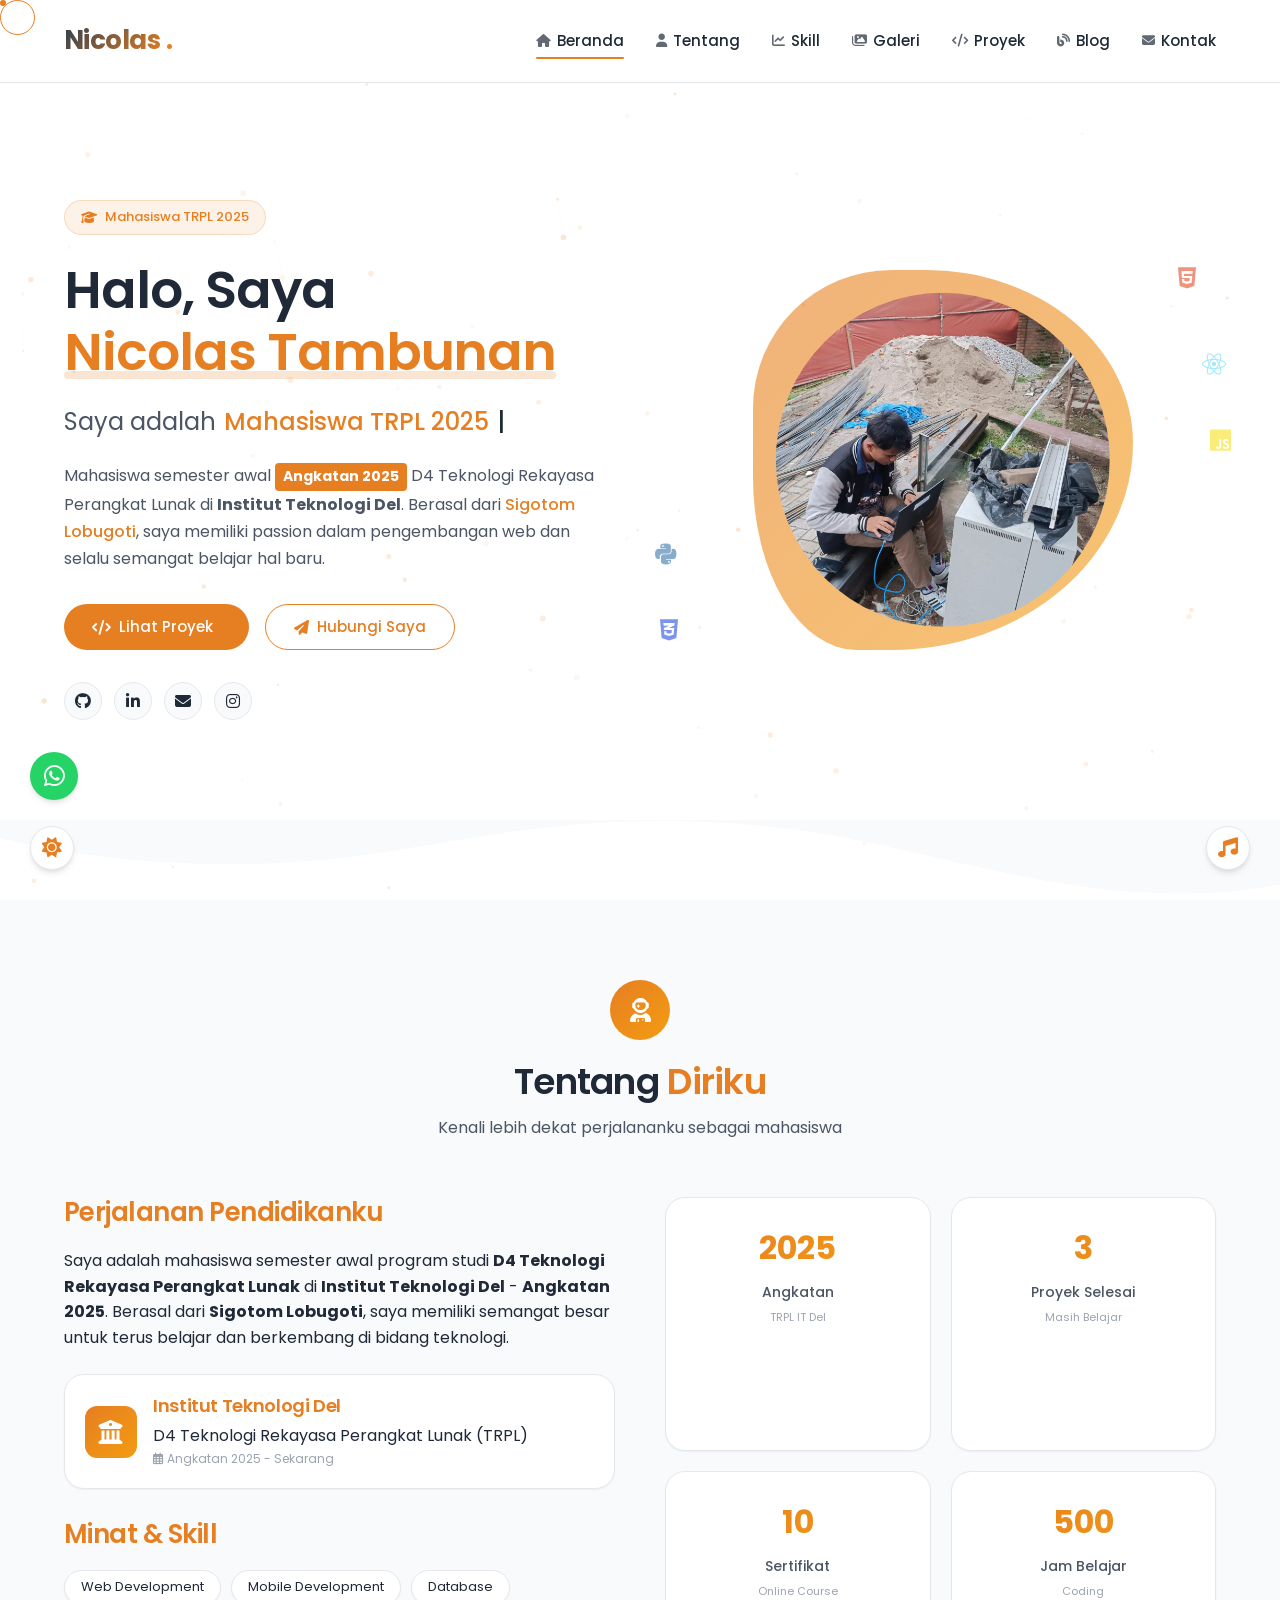
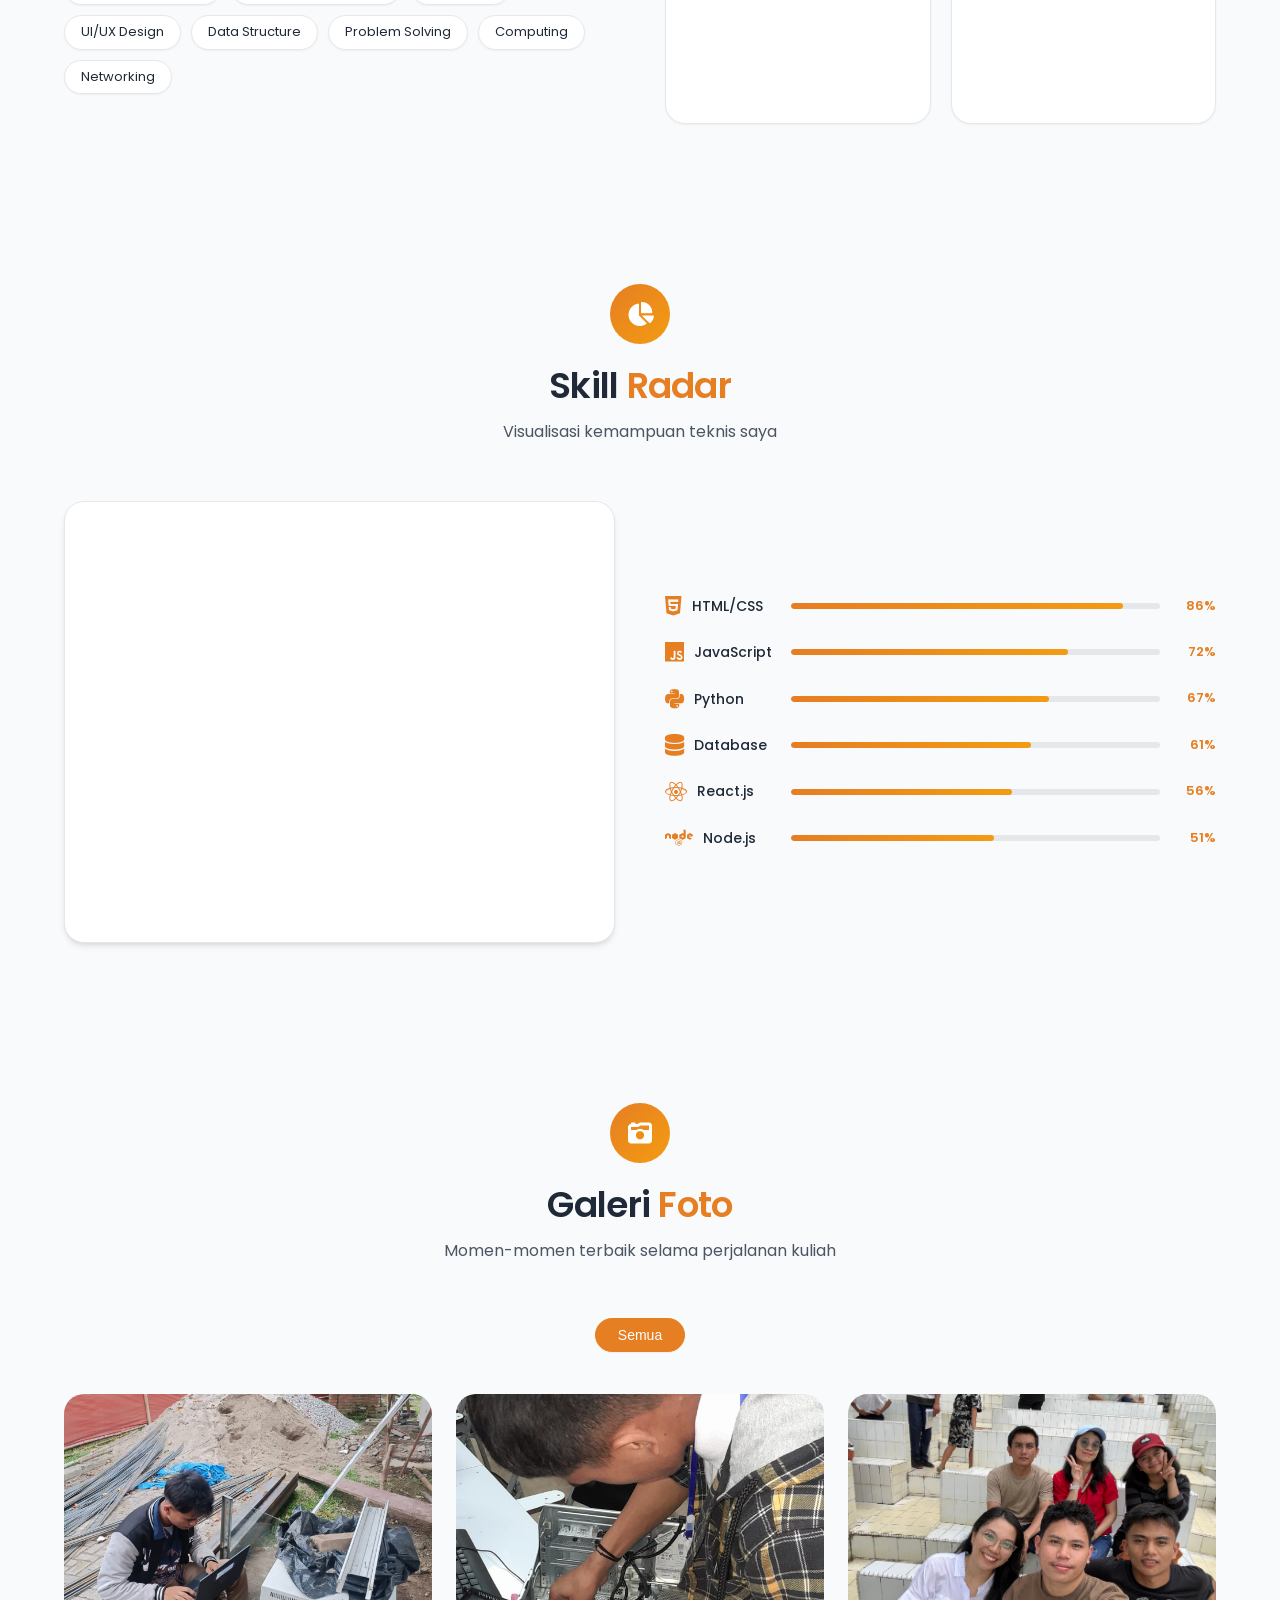
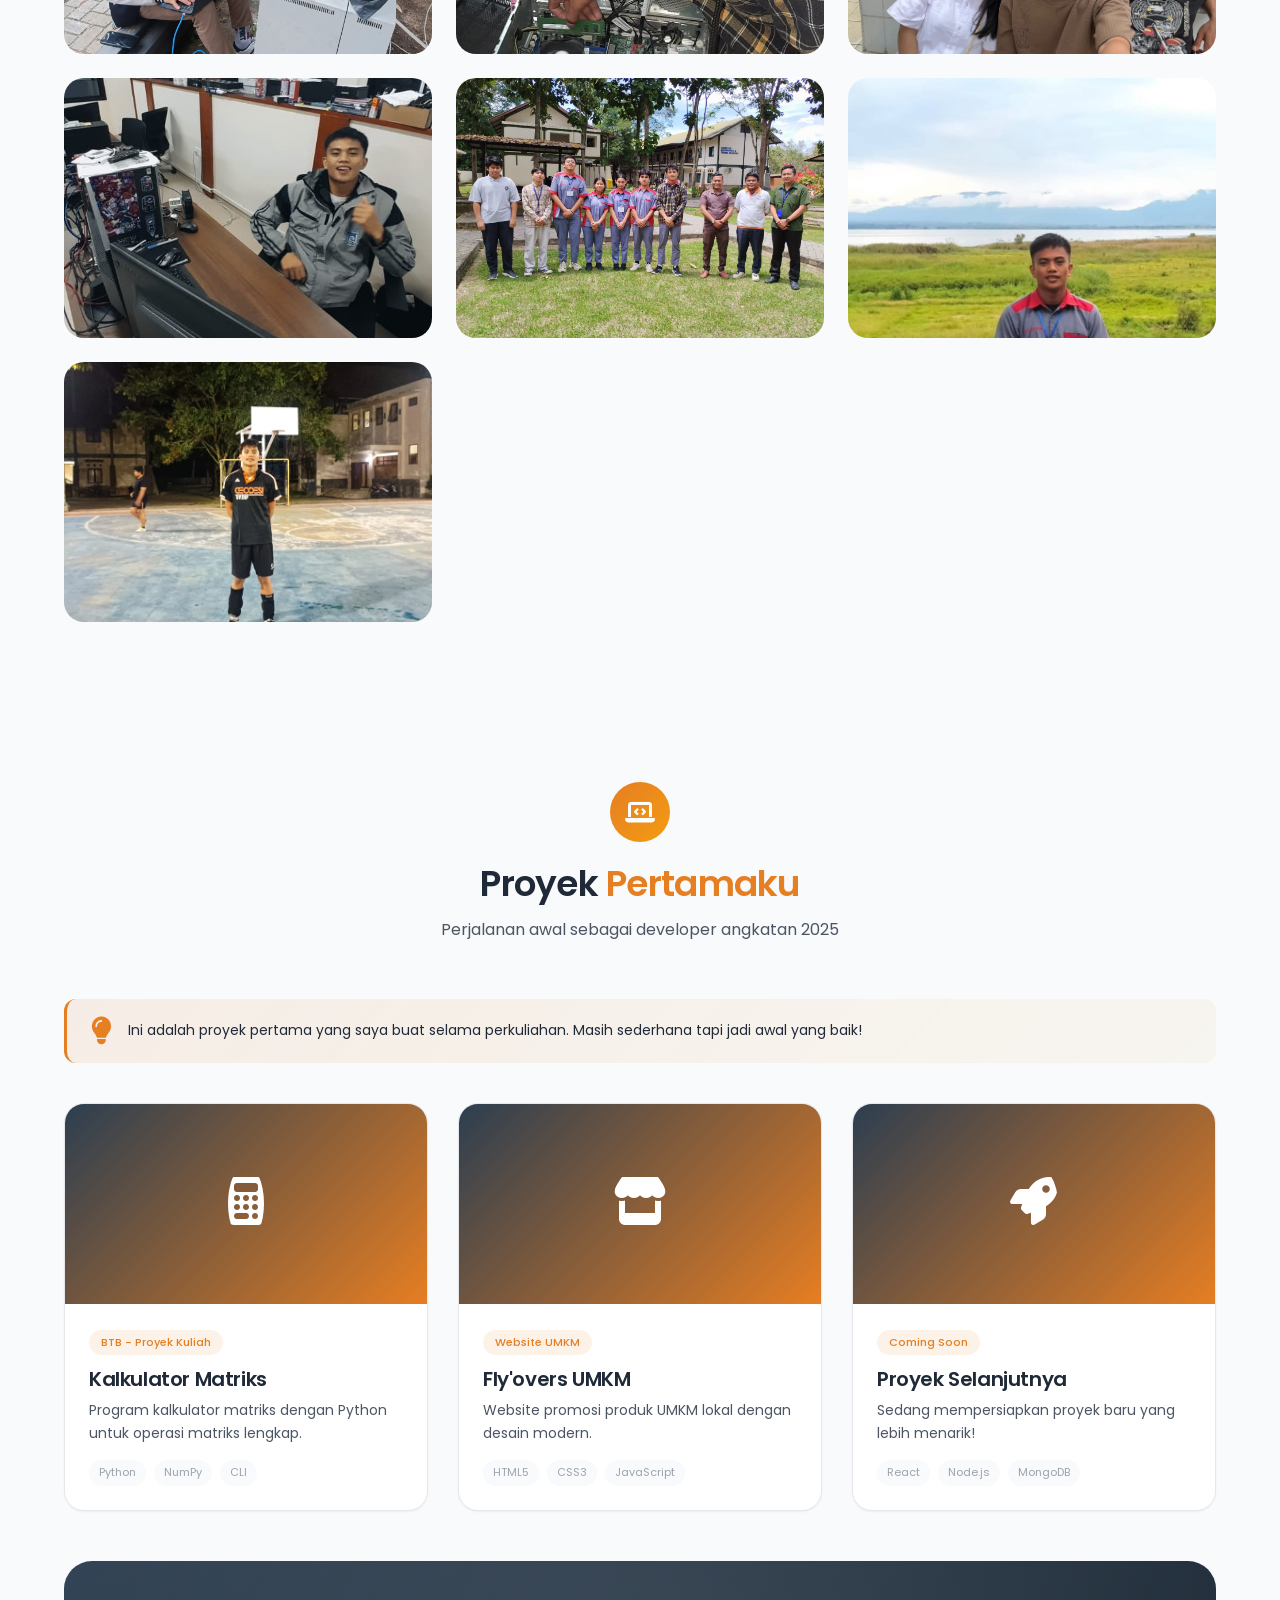
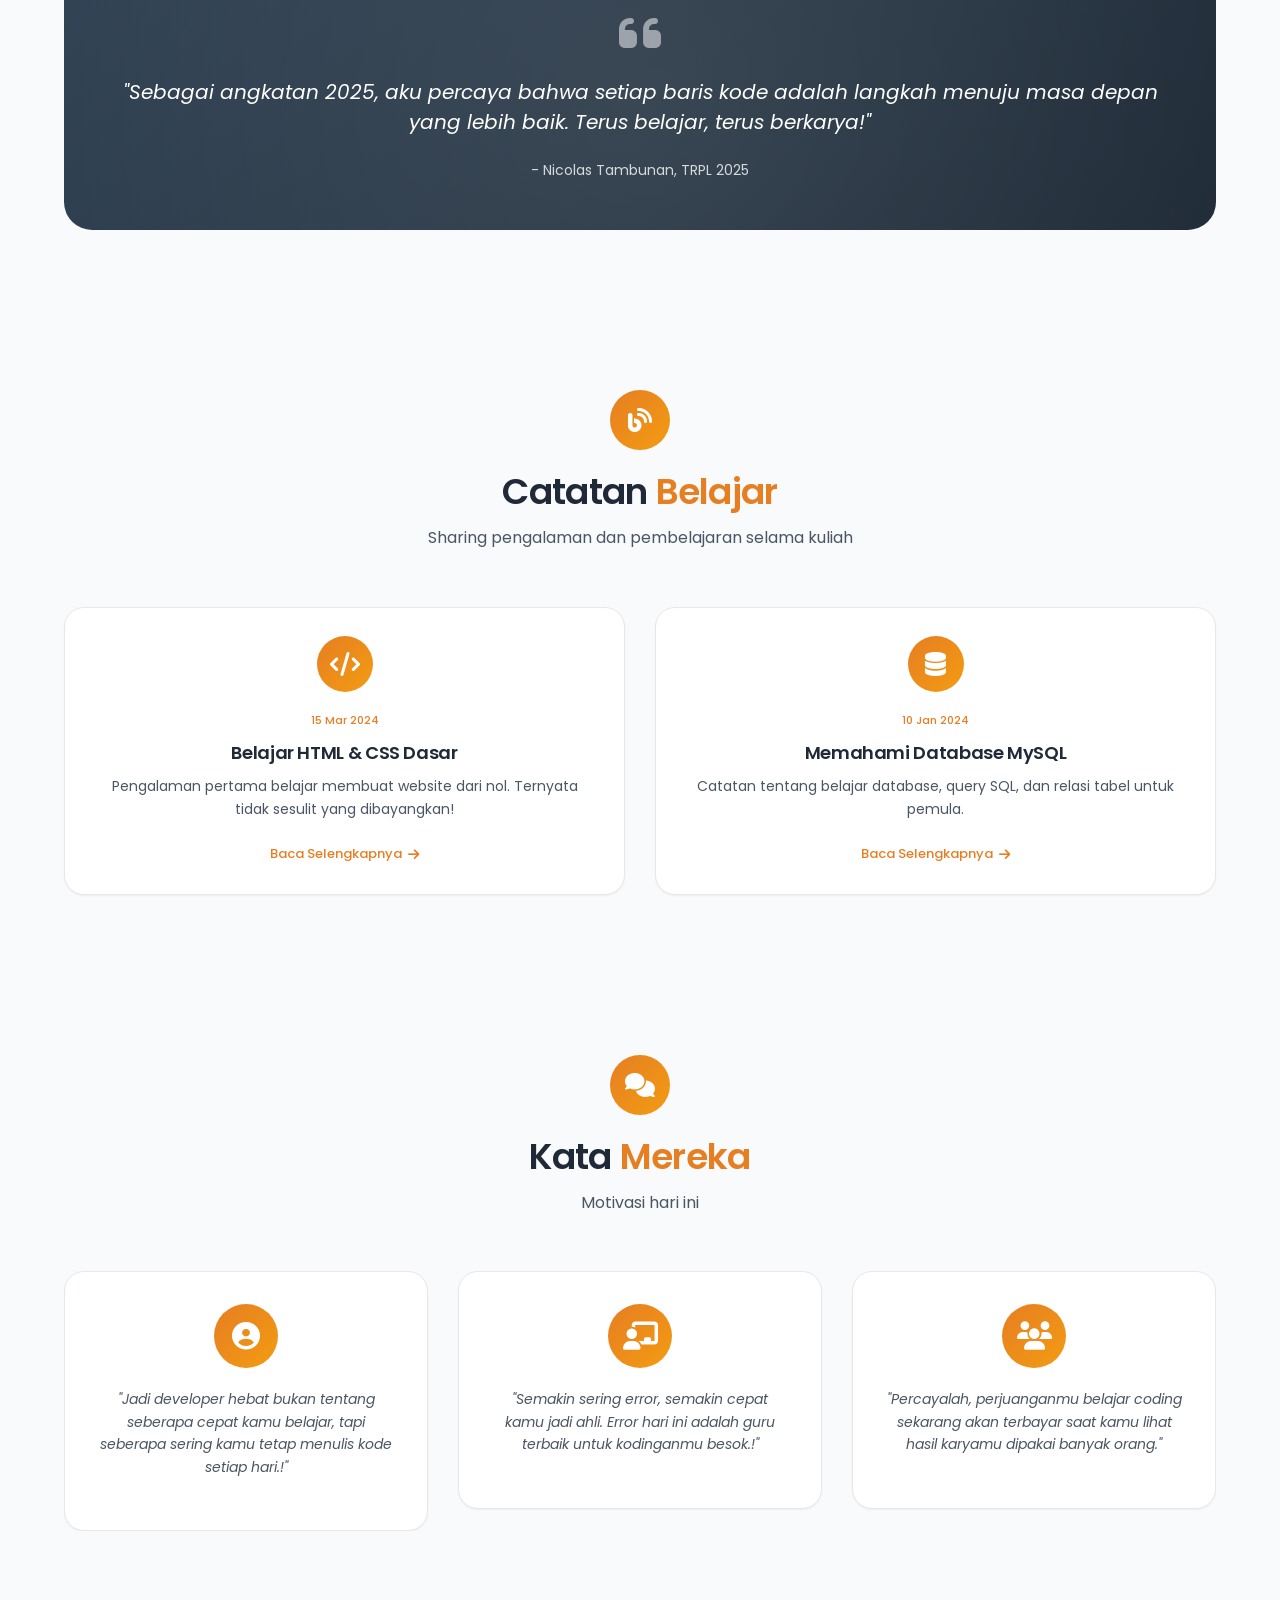
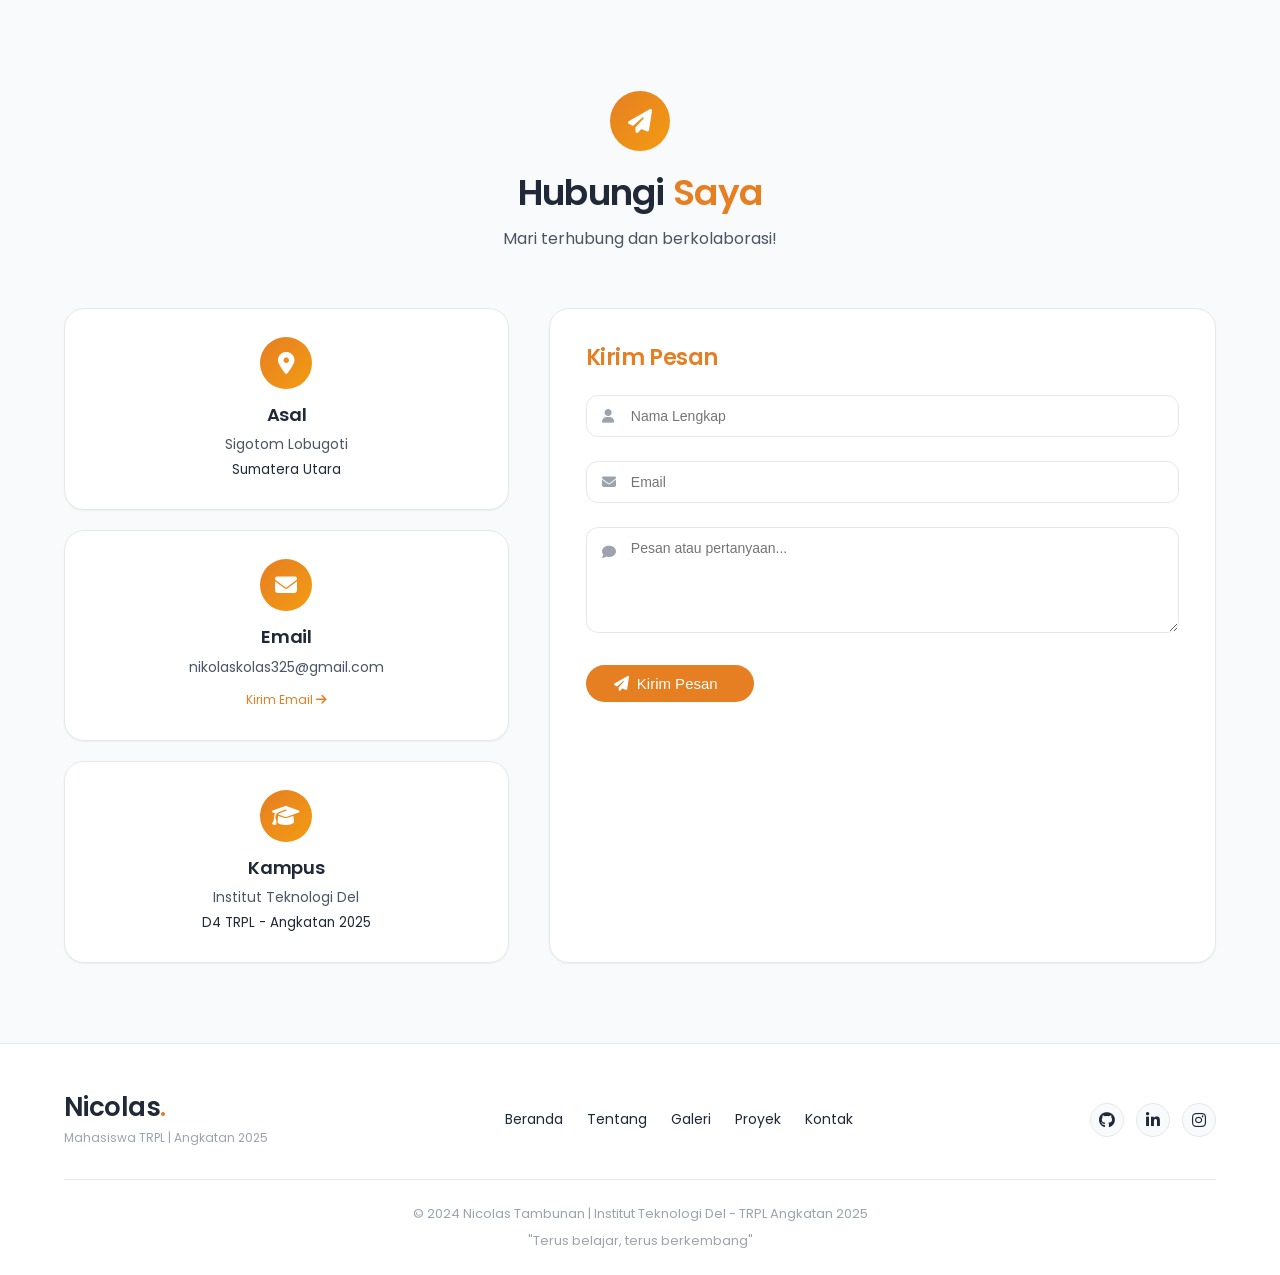
==== commit 43027afb: "Update index.html" ====
--- a/index.html
+++ b/index.html
@@ -64,7 +64,7 @@
   </div>
 
   <!-- WhatsApp Float -->
-  <a href="https://wa.me/6281234567890?text=Halo%20Nicolas,%20saya%20melihat%20portfolio%20Anda!" 
+  <a href="https://wa.me/6281260000492?text=Halo%20Nicolas,%20saya%20melihat%20portfolio%20Anda!" 
      class="whatsapp-float" target="_blank">
     <i class="fab fa-whatsapp"></i>
     <span class="whatsapp-tooltip">Chat WhatsApp</span>
@@ -658,4 +658,4 @@
   <script src="https://cdn.jsdelivr.net/npm/swiper@11/swiper-bundle.min.js"></script>
   <script src="/js/main.js"></script>
 </body>
-</html>+</html>
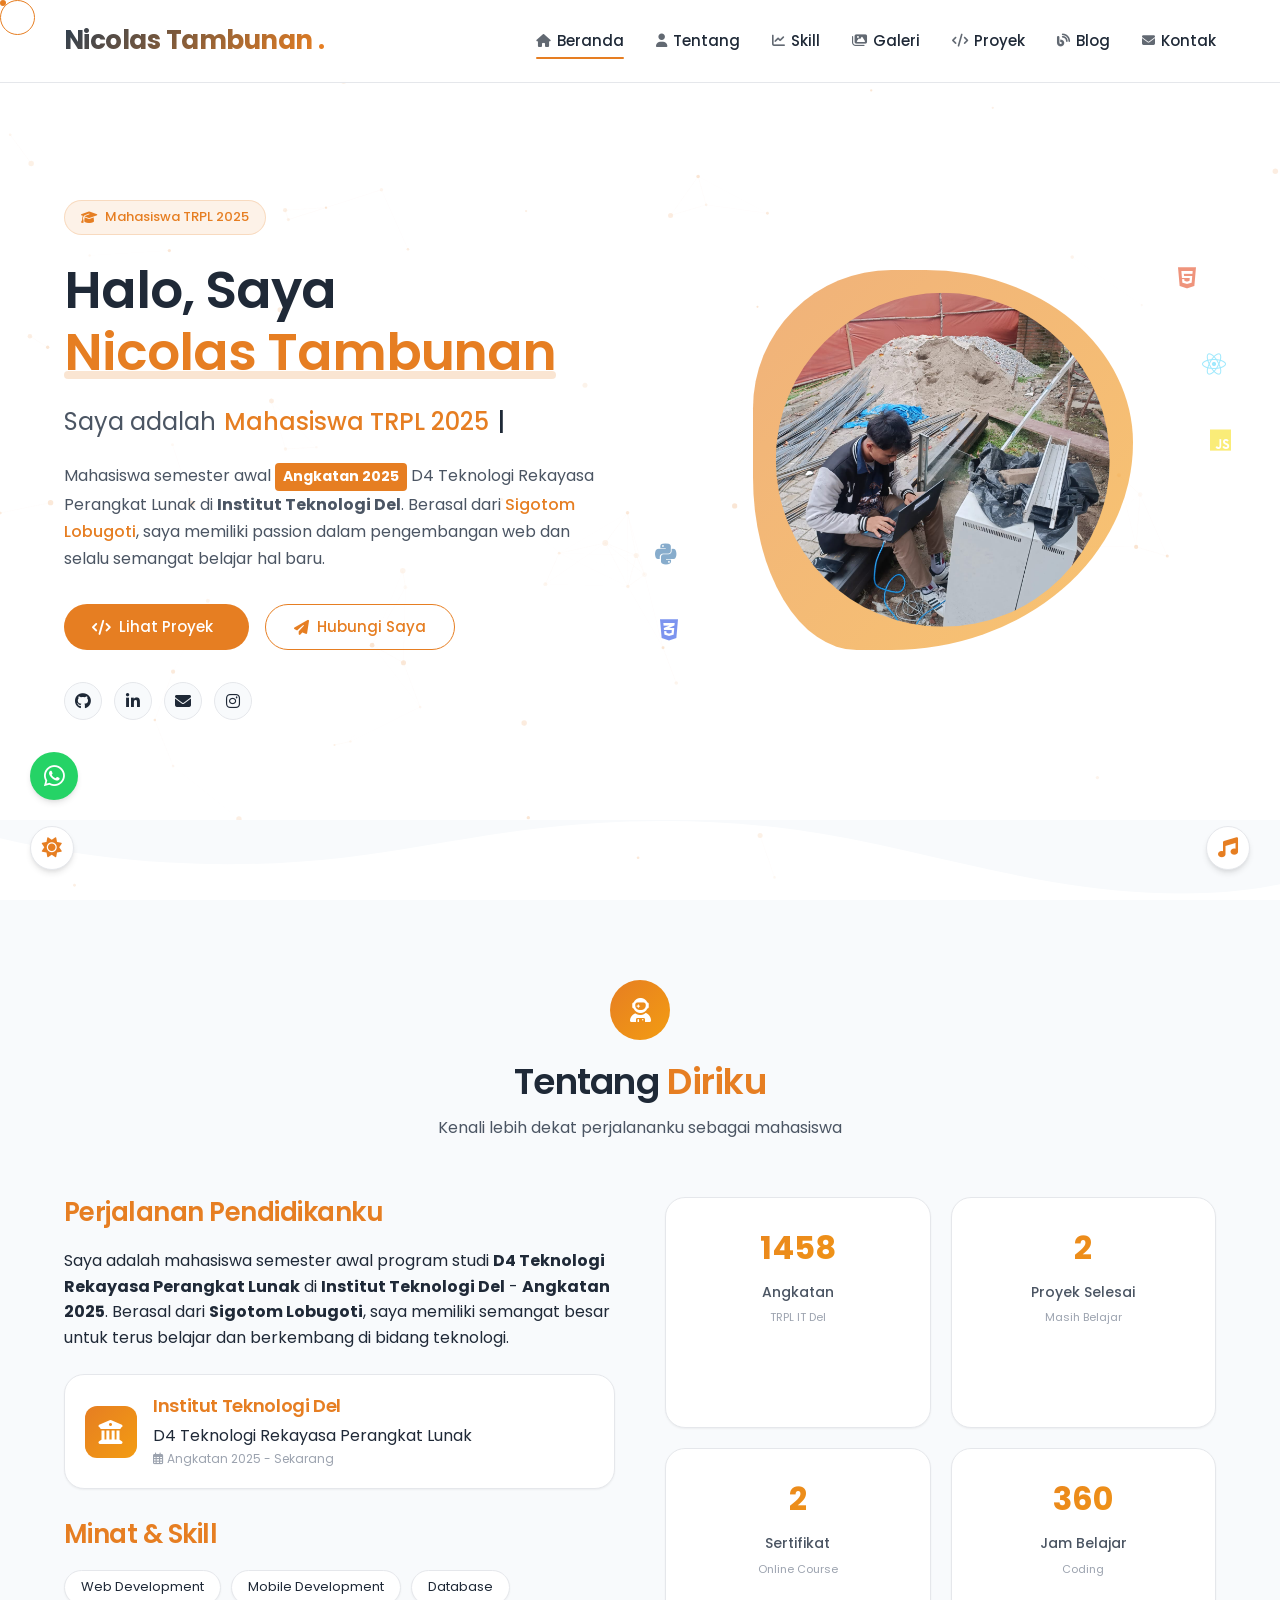
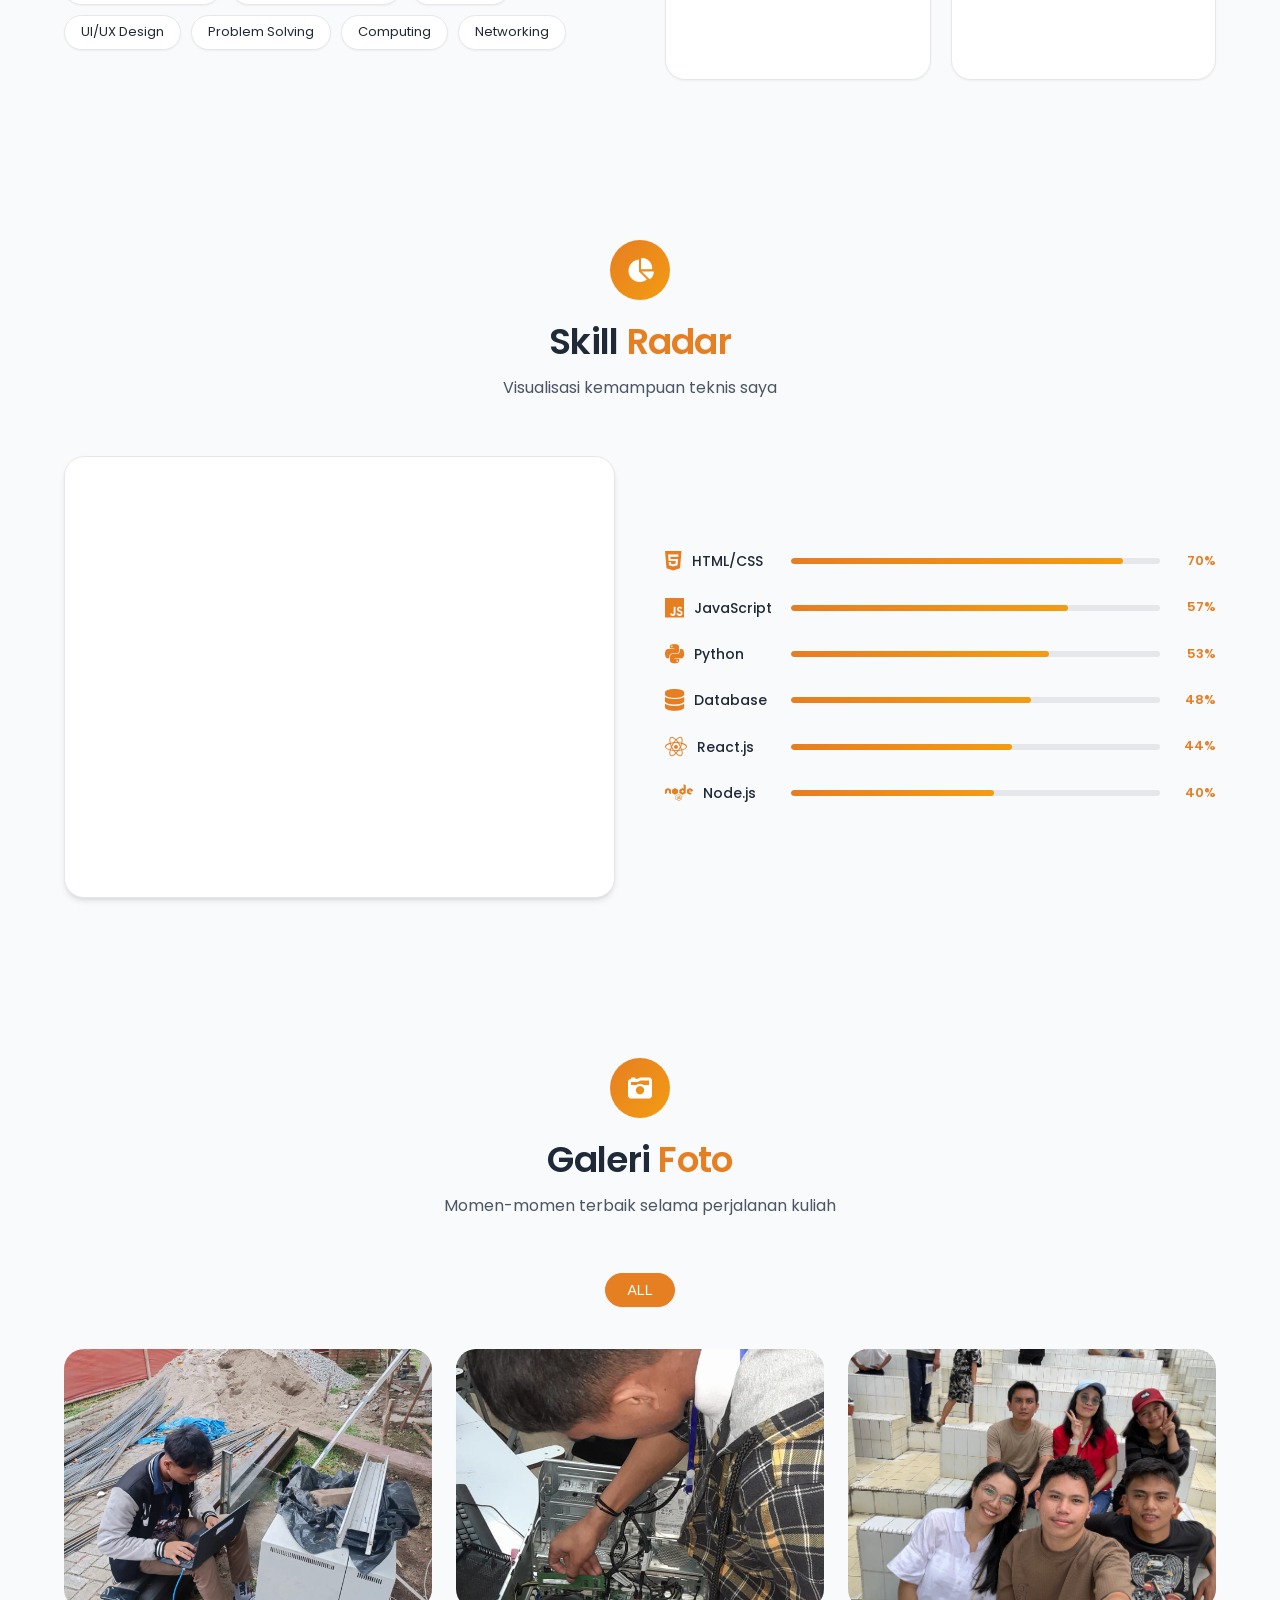
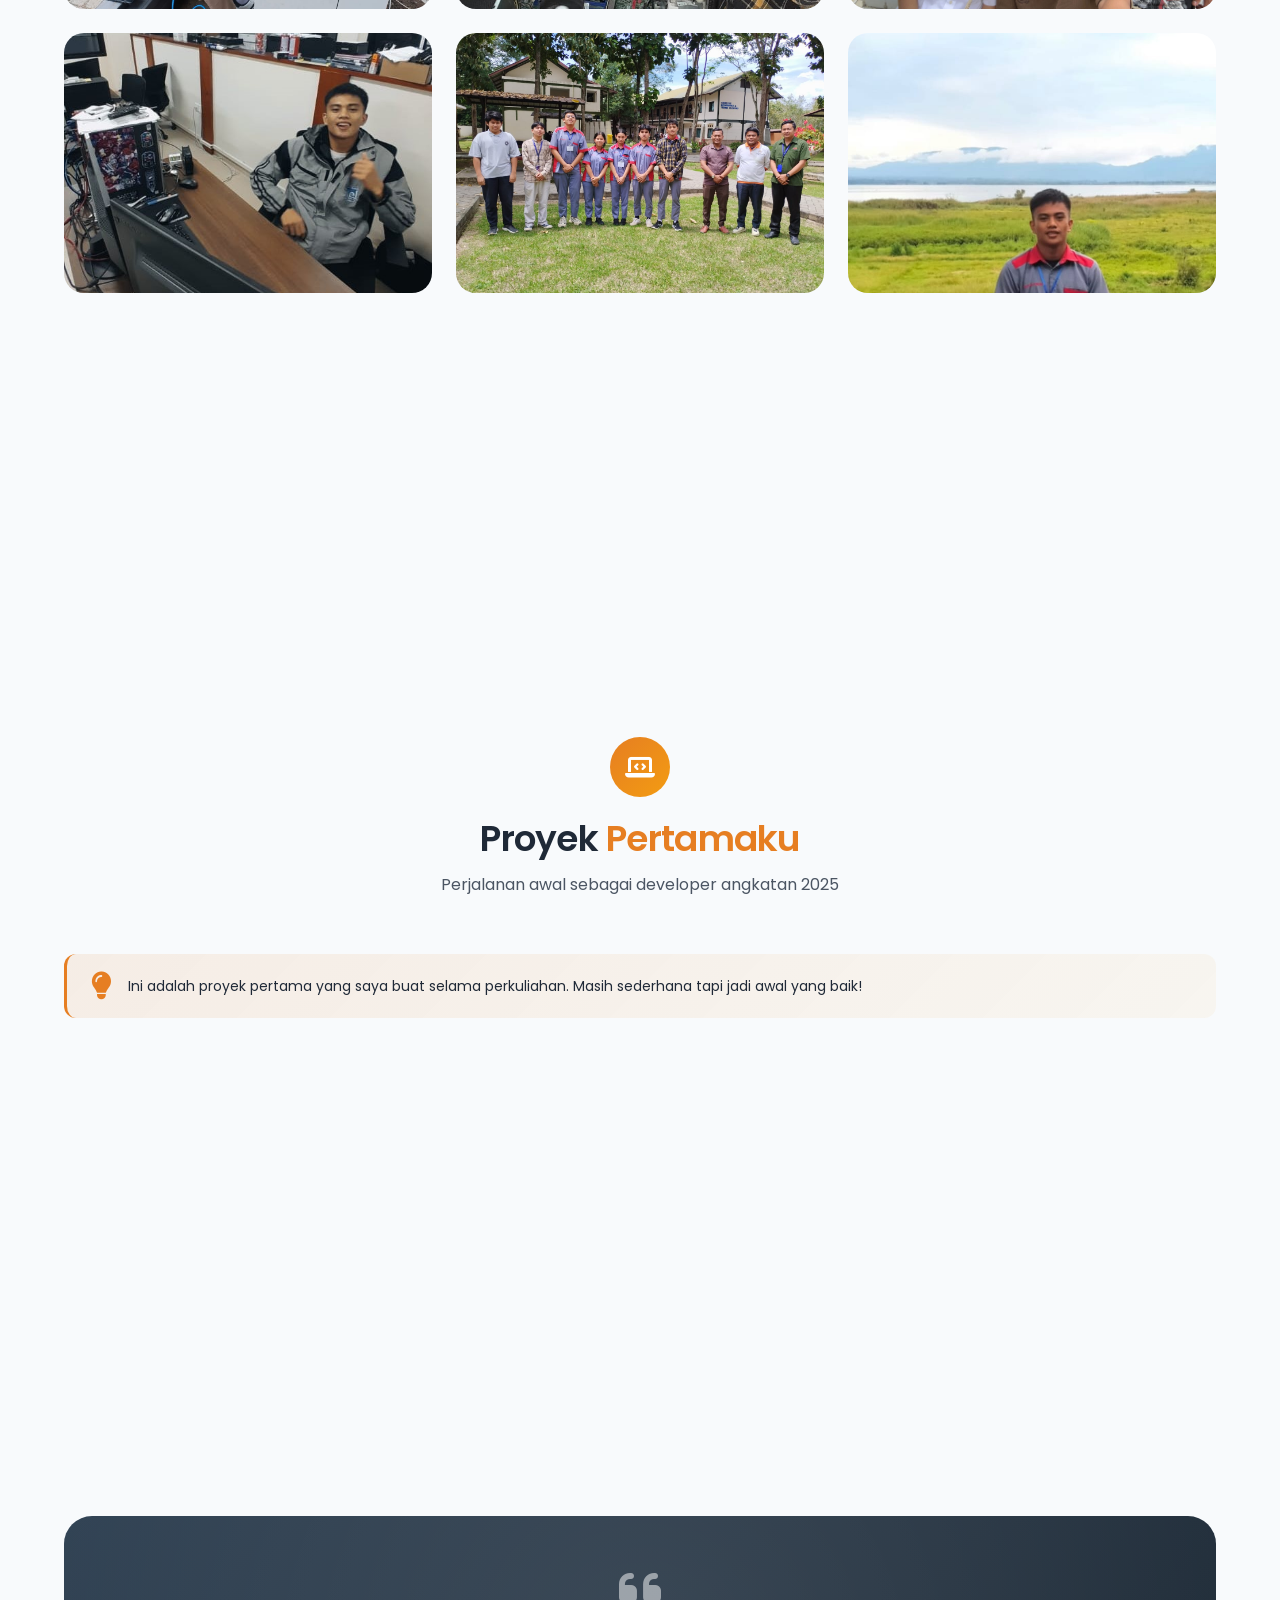
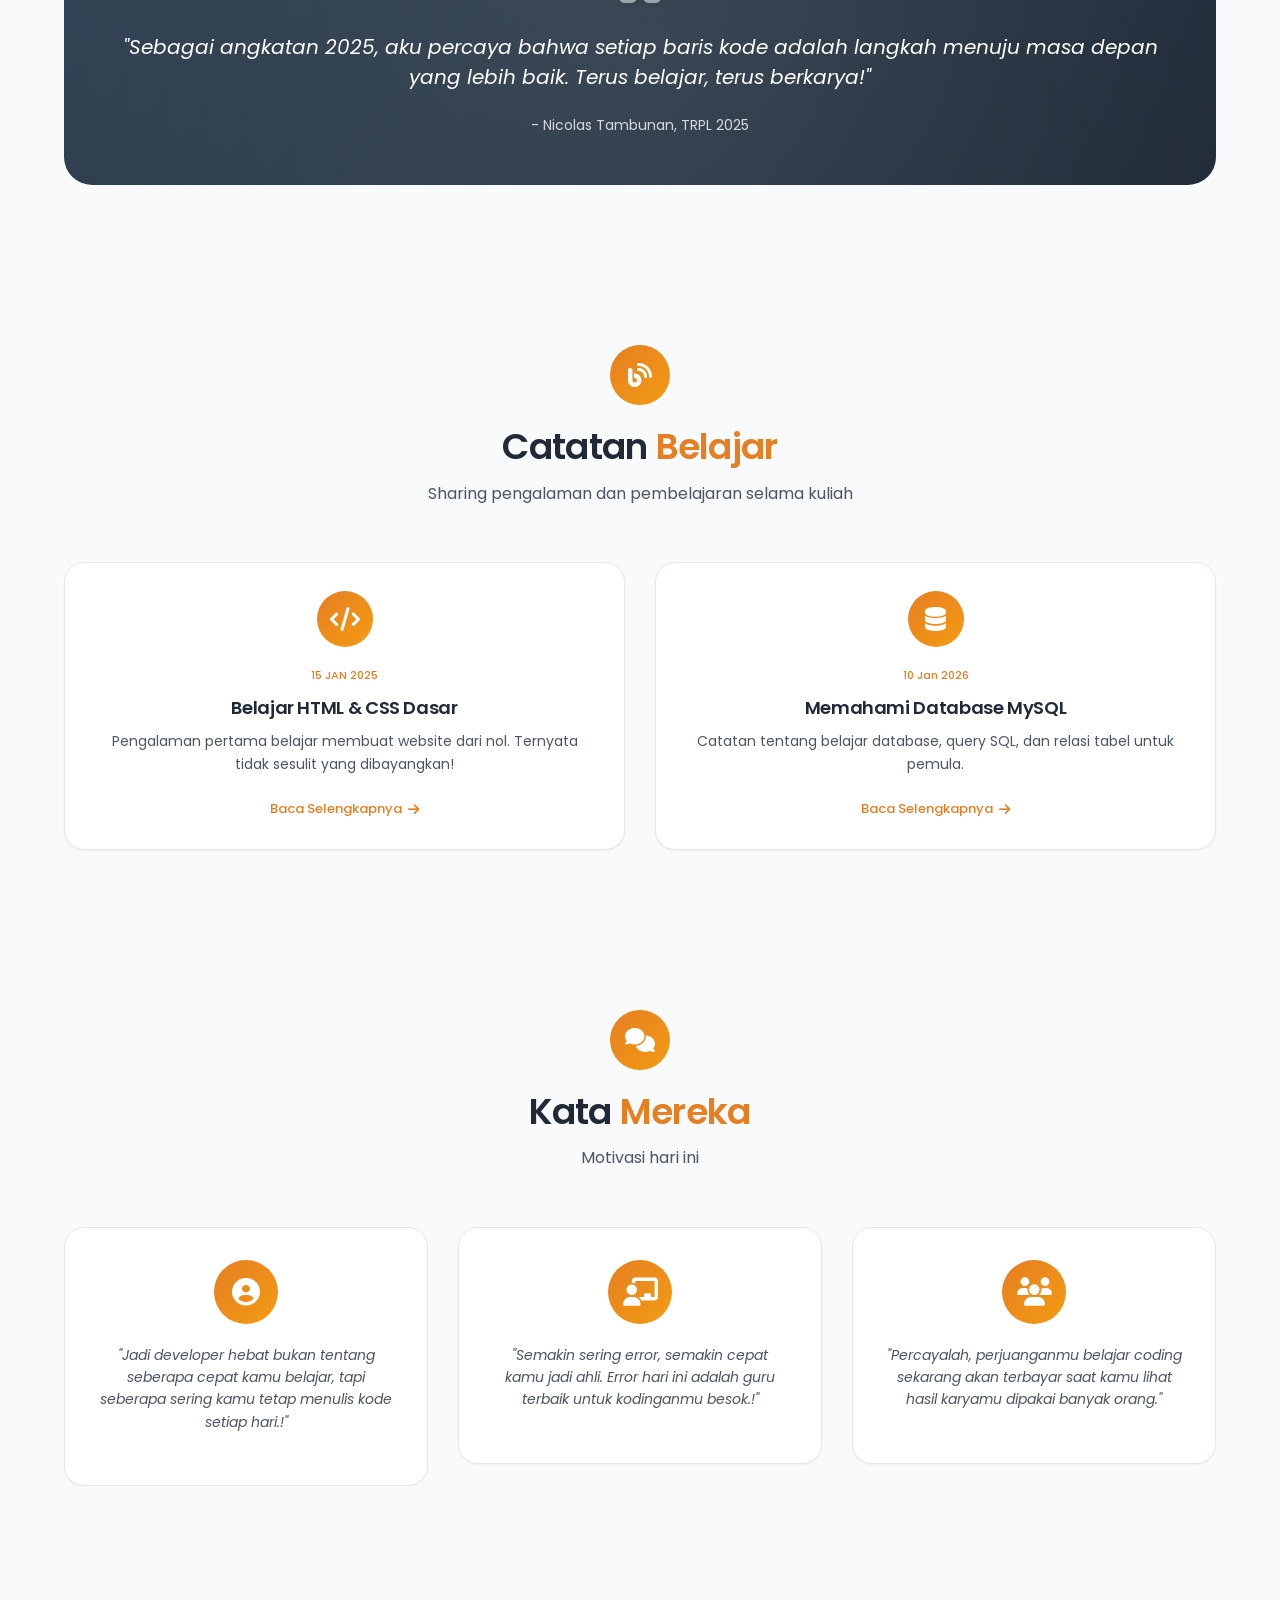
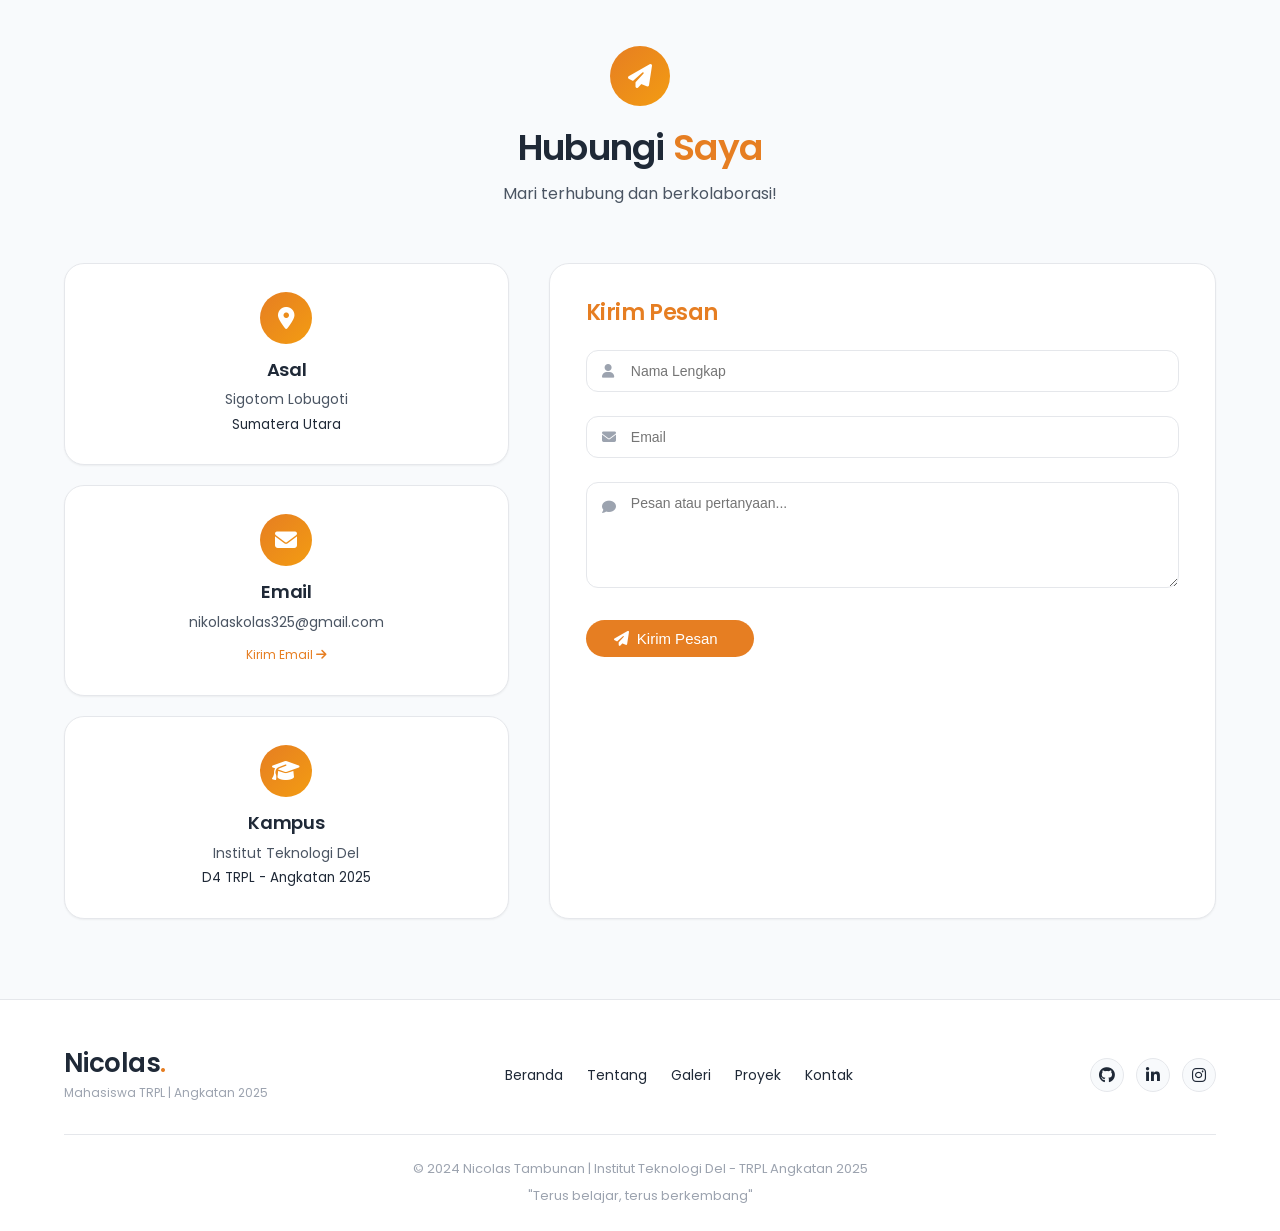
==== commit 1bf00a59: "Update print statement from 'Hello' to 'Goodbye'" ====
--- a/index.html
+++ b/index.html
@@ -64,7 +64,7 @@
   </div>
 
   <!-- WhatsApp Float -->
-  <a href="https://wa.me/6281260000492?text=Halo%20Nicolas,%20saya%20melihat%20portfolio%20Anda!" 
+  <a href="https://wa.me/6281260000492?text=Halo%20Nicolas Tambunan,%20saya%20melihat%20portfolio%20Anda salam kenal ya!" 
      class="whatsapp-float" target="_blank">
     <i class="fab fa-whatsapp"></i>
     <span class="whatsapp-tooltip">Chat WhatsApp</span>
@@ -74,7 +74,7 @@
   <nav class="navbar">
     <div class="container">
       <a href="#" class="logo">
-        <span class="logo-text">Nicolas</span>
+        <span class="logo-text">Nicolas Tambunan</span>
         <span class="logo-dot">.</span>
       </a>
       <div class="nav-links">
@@ -138,16 +138,16 @@
           </div>
           
           <div class="social-links">
-            <a href="#" class="social-link" data-tooltip="GitHub">
+            <a href="https://github.com/nikolastambunan" class="social-link" data-tooltip="GitHub">
               <i class="fab fa-github"></i>
             </a>
-            <a href="#" class="social-link" data-tooltip="LinkedIn">
+            <a href="https://www.linkedin.com/in/nicolas-andrian-tambunan-20087b398/" class="social-link" data-tooltip="LinkedIn">
               <i class="fab fa-linkedin-in"></i>
             </a>
-            <a href="mailto:nikolaskolas325@gmail.com" class="social-link" data-tooltip="Email">
+            <a href="nikolaskolas325@gmail.com" class="social-link" data-tooltip="Email">
               <i class="fas fa-envelope"></i>
             </a>
-            <a href="#" class="social-link" data-tooltip="Instagram">
+            <a href="https://www.instagram.com/nikolas_tambunan1/" class="social-link" data-tooltip="Instagram">
               <i class="fab fa-instagram"></i>
             </a>
           </div>
@@ -200,7 +200,7 @@
             </div>
             <div class="edu-info">
               <h4>Institut Teknologi Del</h4>
-              <p>D4 Teknologi Rekayasa Perangkat Lunak (TRPL)</p>
+              <p>D4 Teknologi Rekayasa Perangkat Lunak</p>
               <p class="edu-year"><i class="far fa-calendar-alt"></i> Angkatan 2025 - Sekarang</p>
             </div>
           </div>
@@ -212,7 +212,6 @@
               <span>Mobile Development</span>
               <span>Database</span>
               <span>UI/UX Design</span>
-              <span>Data Structure</span>
               <span> Problem Solving</span>
               <span> Computing</span>
               <span>Networking</span>
@@ -232,7 +231,7 @@
             <small class="stat-note">Masih Belajar</small>
           </div>
           <div class="stat-card" data-tilt>
-            <div class="stat-number counter" data-target="10">0</div>
+            <div class="stat-number counter" data-target="4">0</div>
             <div class="stat-label">Sertifikat</div>
             <small class="stat-note">Online Course</small>
           </div>
@@ -338,7 +337,7 @@
       </div>
       
       <div class="gallery-filters" data-aos="fade-up" data-aos-delay="100">
-        <button class="gallery-filter-btn active" data-filter="all">Semua</button>
+        <button class="gallery-filter-btn active" data-filter="all">  ALL </button>
       </div>
       
       <div class="gallery-grid" id="galleryGrid">
@@ -520,14 +519,14 @@
       <div class="blog-grid">
         <div class="blog-card" data-aos="fade-up" data-aos-delay="0">
           <div class="blog-icon"><i class="fas fa-code"></i></div>
-          <div class="blog-date">15 Mar 2024</div>
+          <div class="blog-date">15 JAN 2025</div>
           <h3>Belajar HTML & CSS Dasar</h3>
           <p>Pengalaman pertama belajar membuat website dari nol. Ternyata tidak sesulit yang dibayangkan!</p>
           <a href="html.html" class="blog-readmore">Baca Selengkapnya <i class="fas fa-arrow-right"></i></a>
         </div>
         <div class="blog-card" data-aos="fade-up" data-aos-delay="200">
           <div class="blog-icon"><i class="fas fa-database"></i></div>
-          <div class="blog-date">10 Jan 2024</div>
+          <div class="blog-date">10 Jan 2026</div>
           <h3>Memahami Database MySQL</h3>
           <p>Catatan tentang belajar database, query SQL, dan relasi tabel untuk pemula.</p>
           <a href="mysql.html" class="blog-readmore">Baca Selengkapnya <i class="fas fa-arrow-right"></i></a>
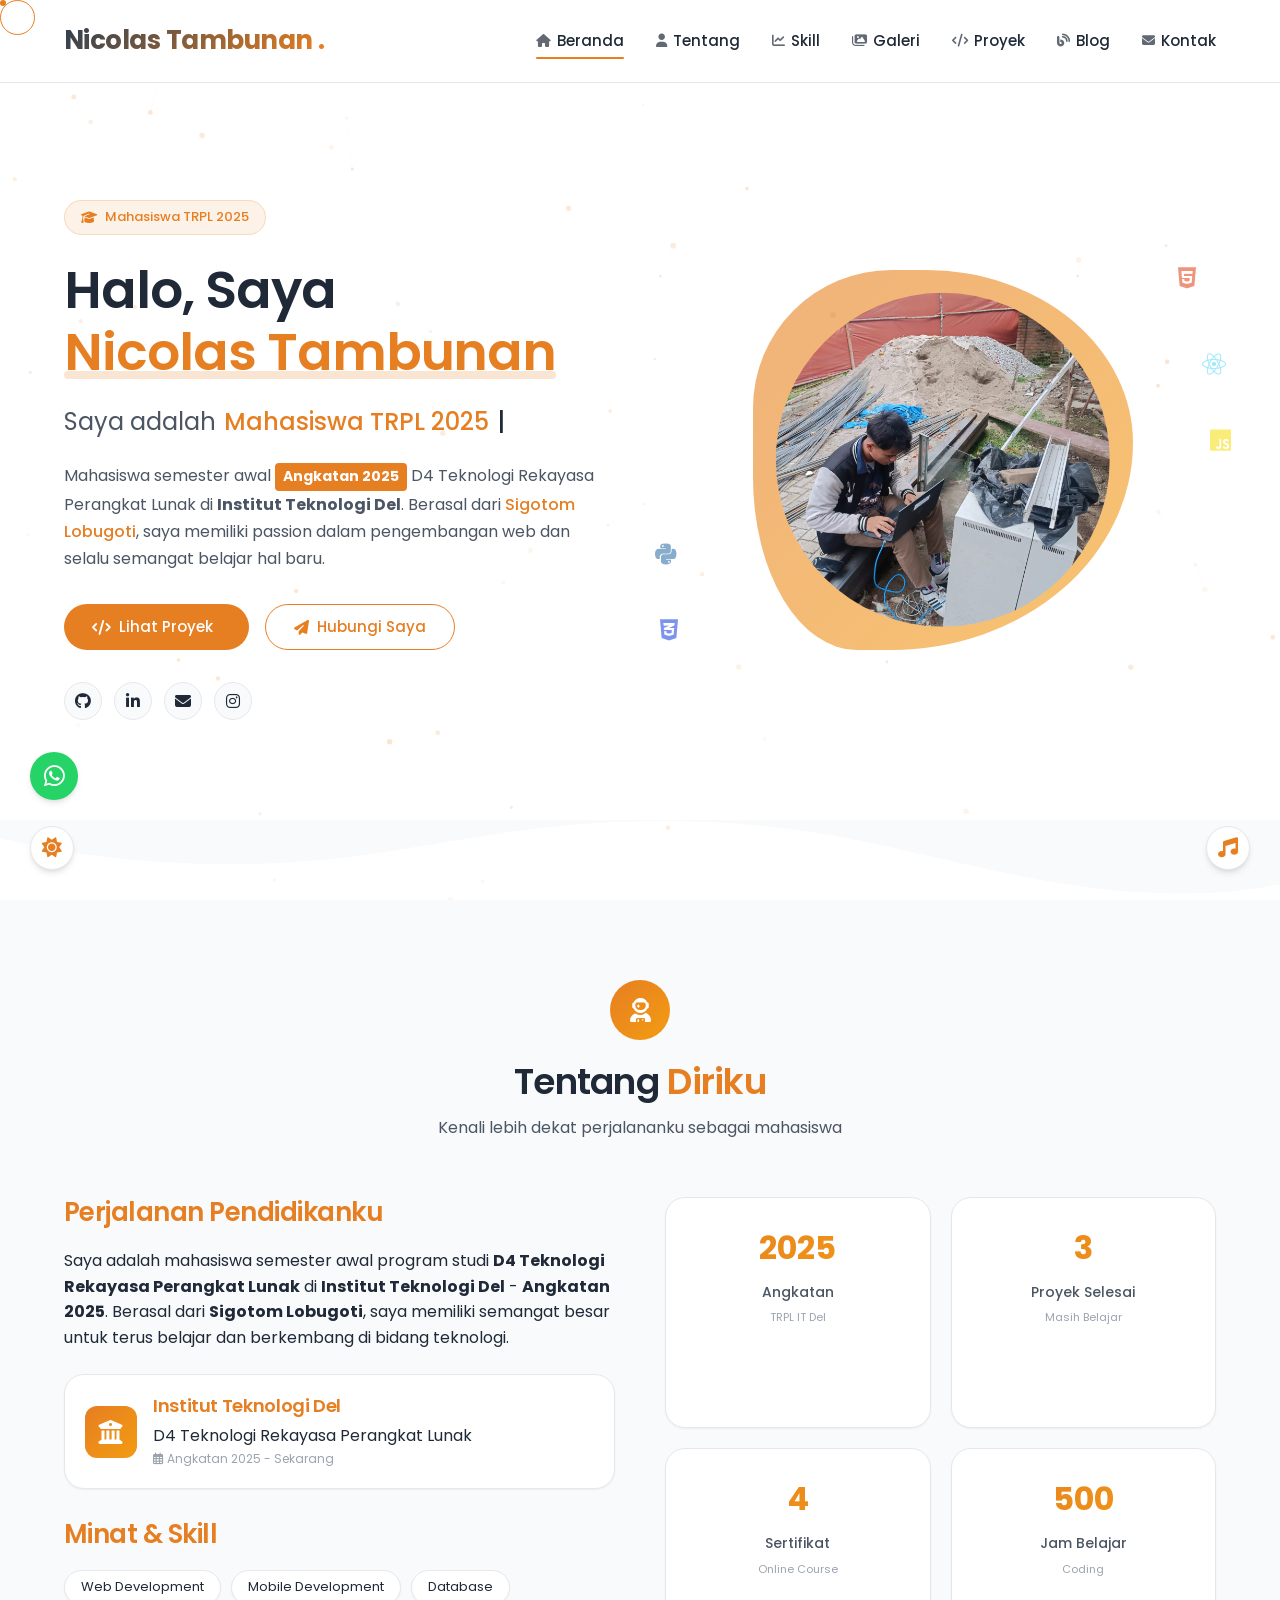
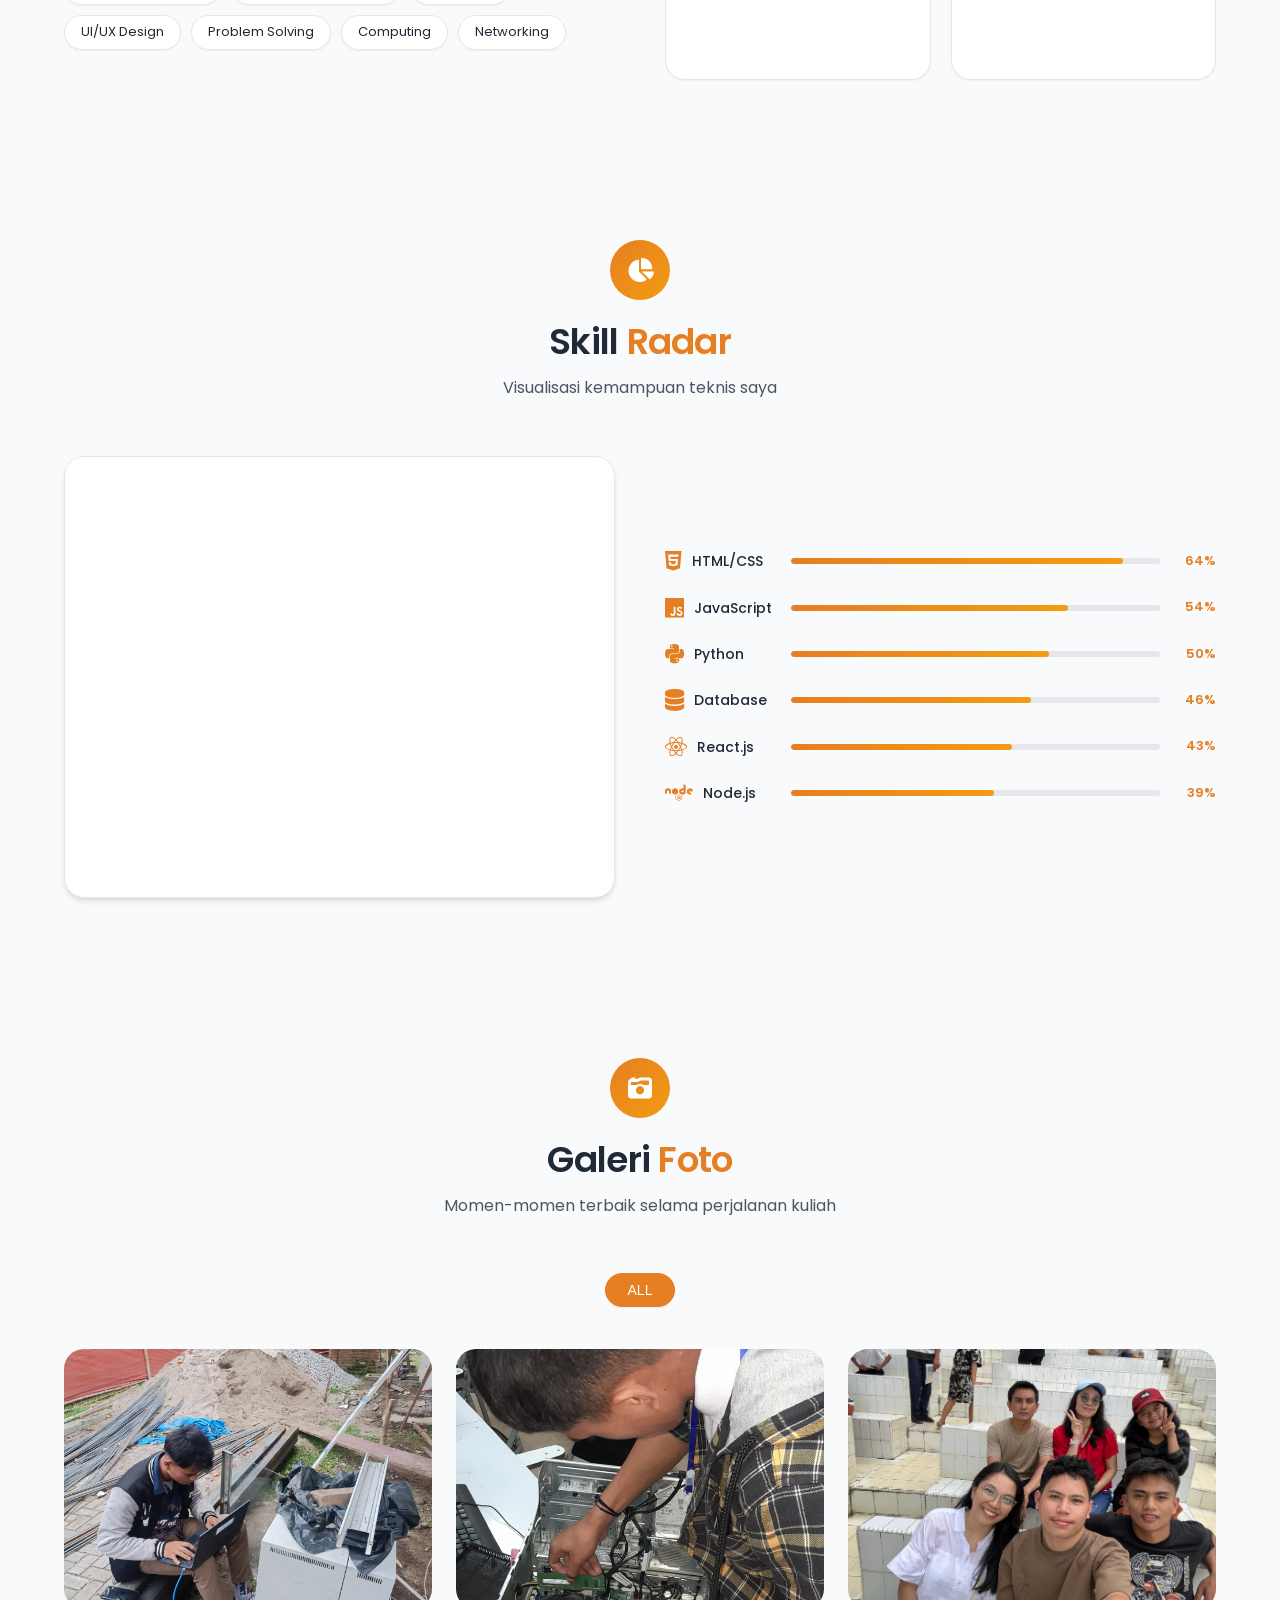
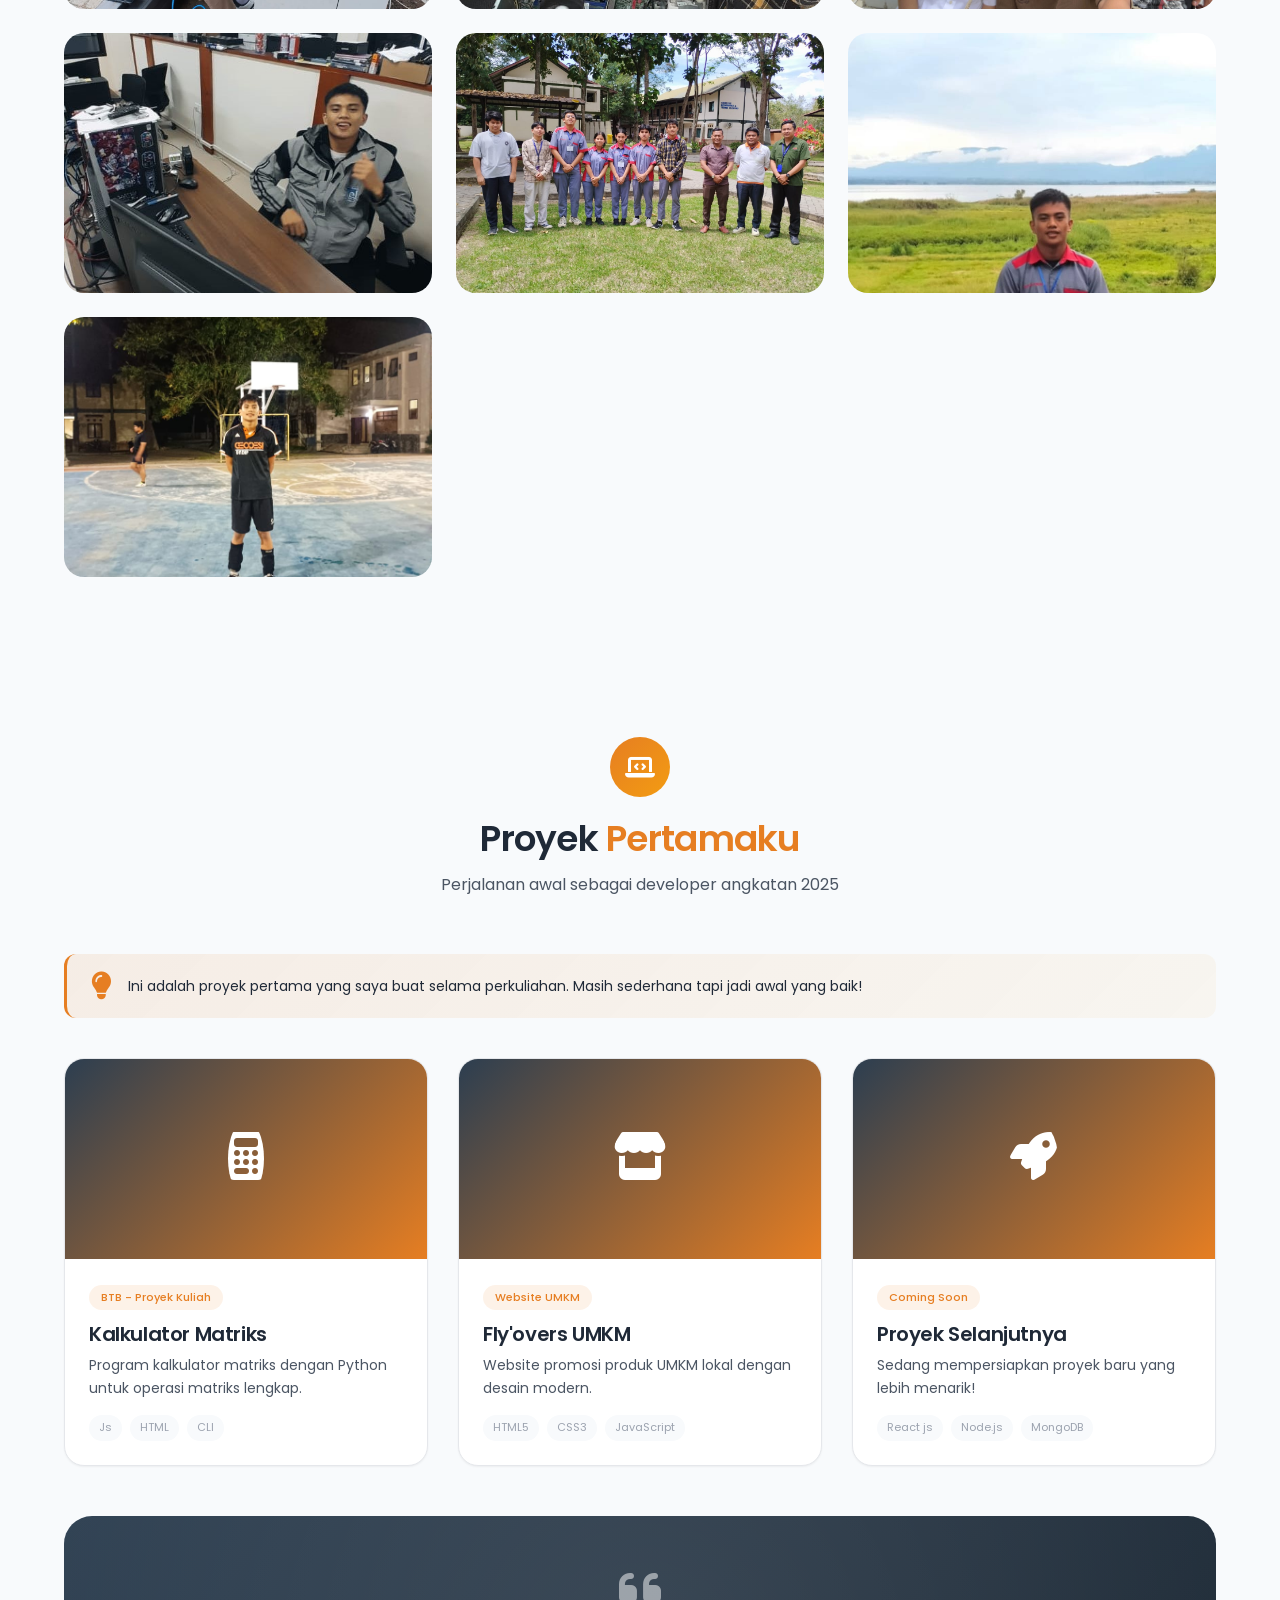
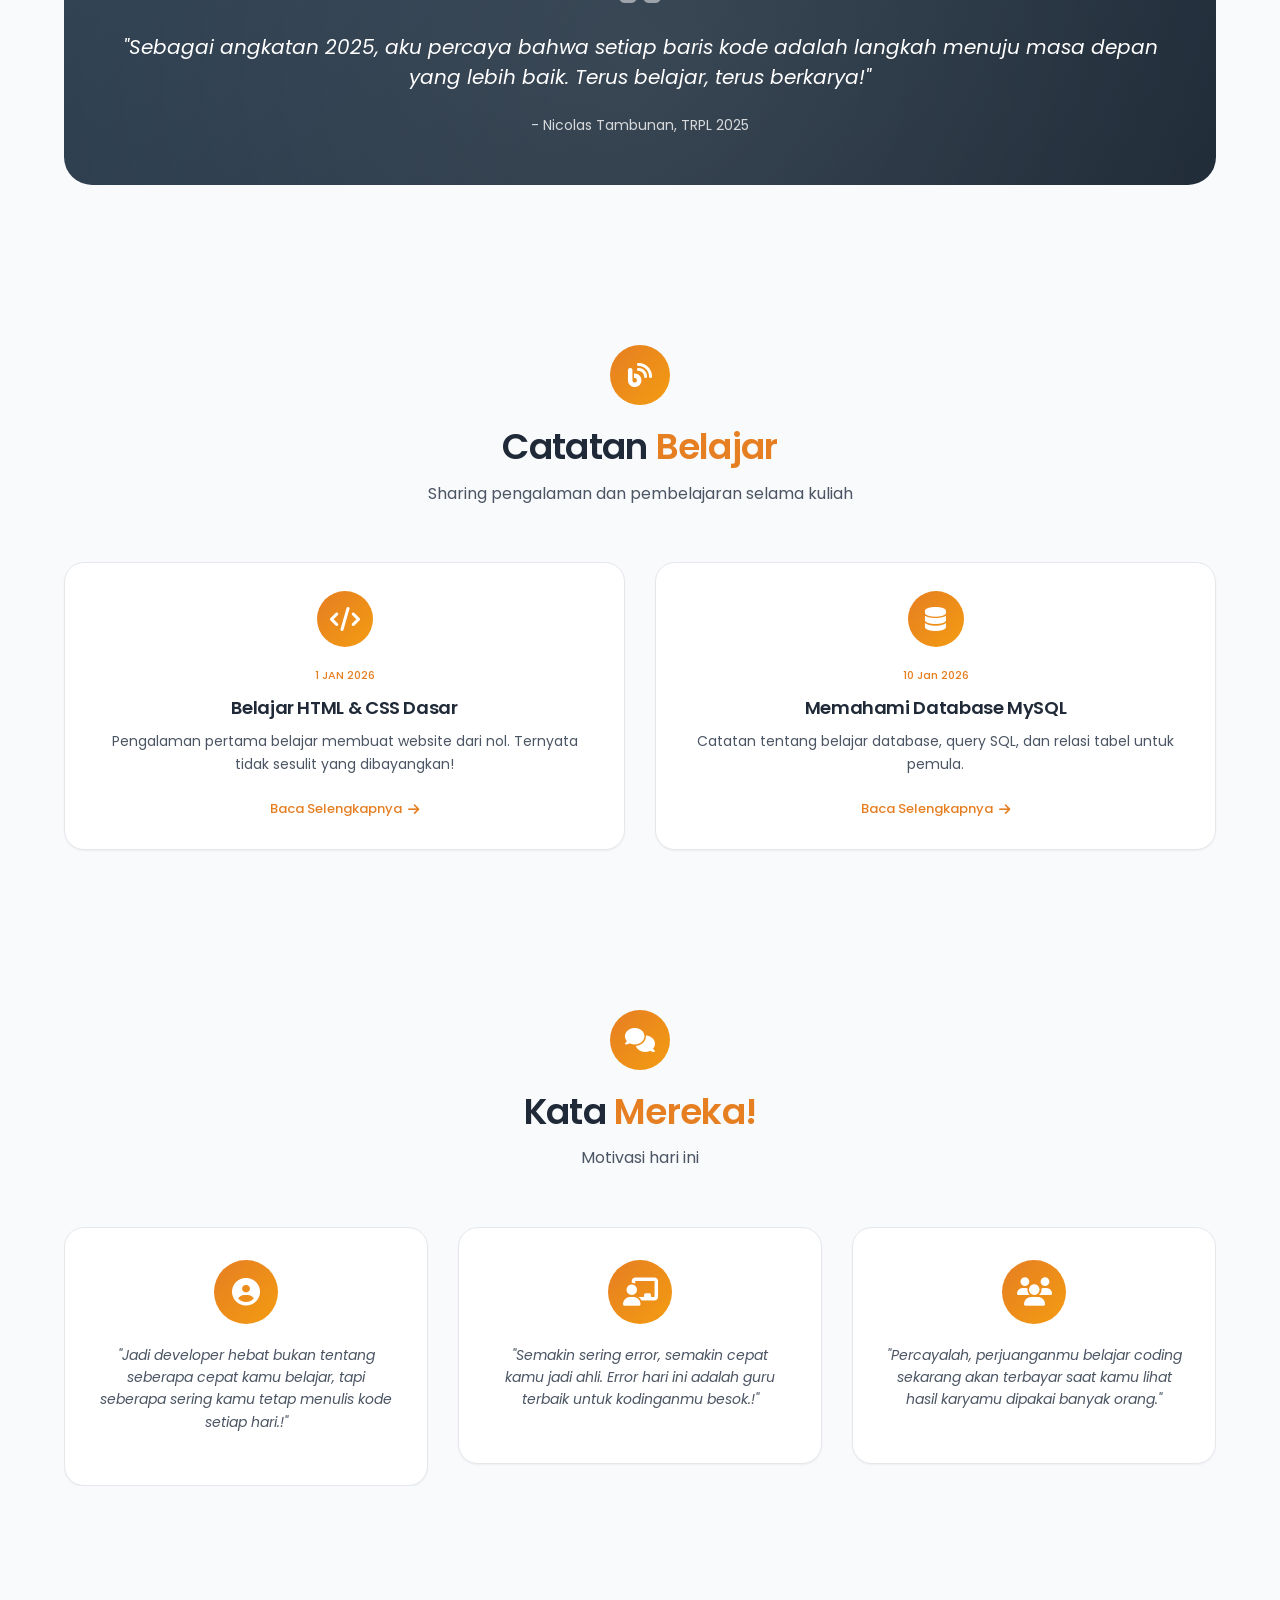
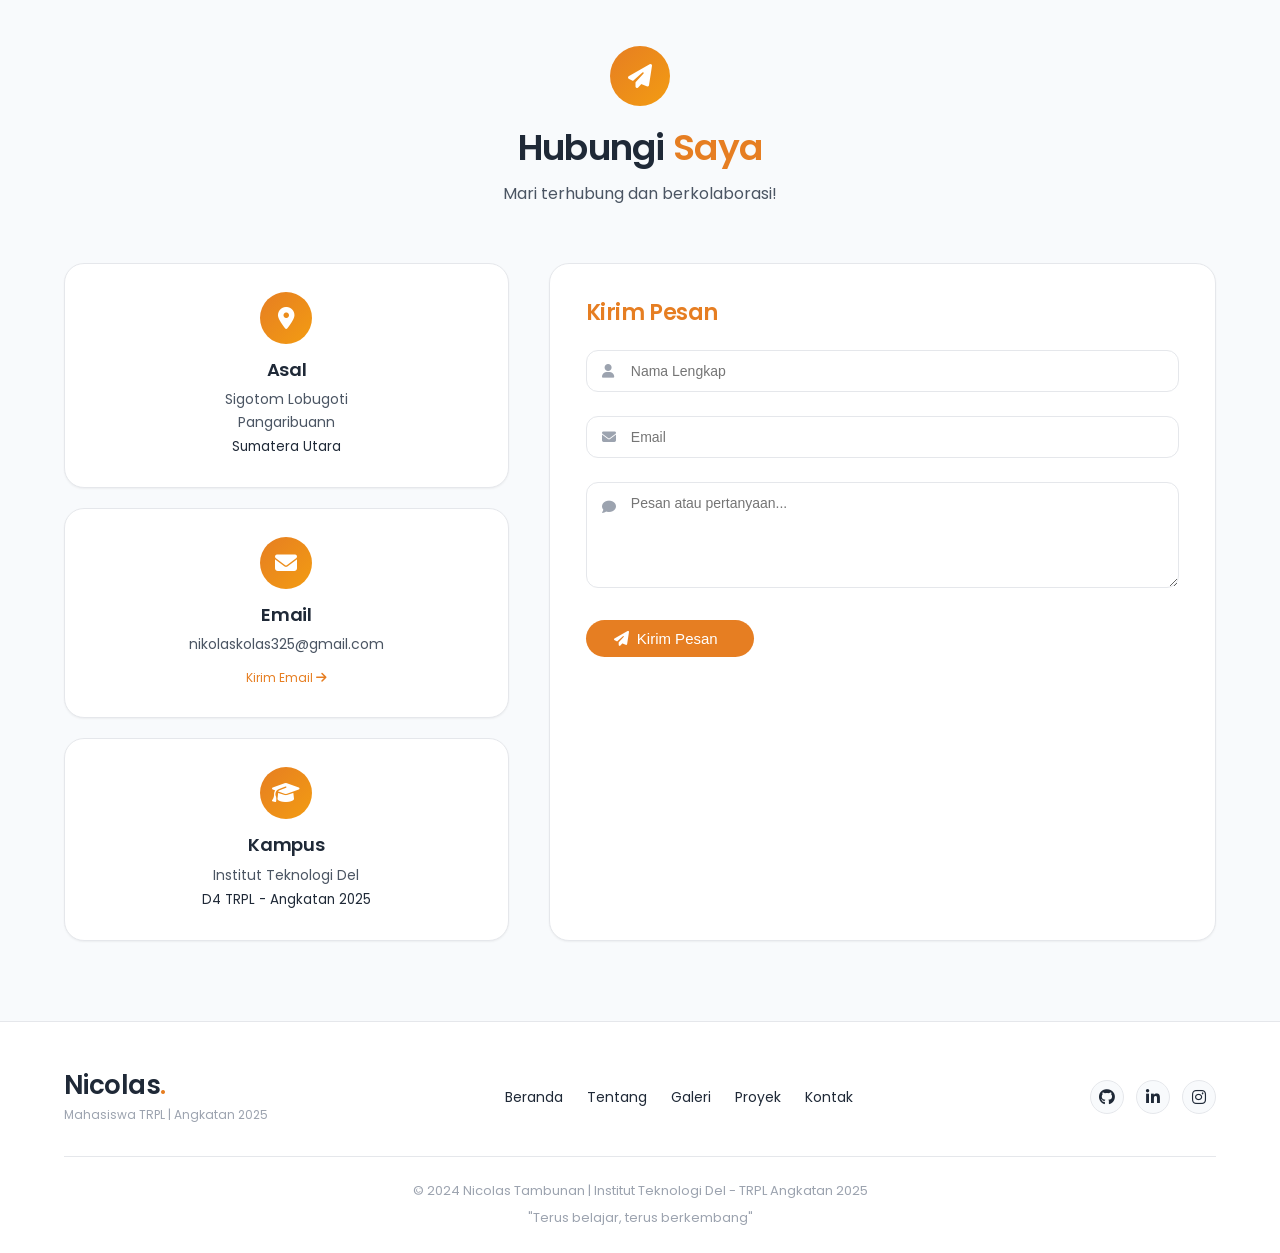
==== commit 09734216: "Update index.html" ====
--- a/index.html
+++ b/index.html
@@ -468,7 +468,7 @@
             <div class="project-badge">BTB - Proyek Kuliah</div>
             <h3>Kalkulator Matriks</h3>
             <p>Program kalkulator matriks dengan Python untuk operasi matriks lengkap.</p>
-            <div class="project-tech"><span>Python</span><span>NumPy</span><span>CLI</span></div>
+            <div class="project-tech"><span>Js</span><span>HTML</span><span>CLI</span></div>
           </div>
         </div>
         <div class="project-card" data-aos="flip-left" data-aos-duration="800" data-aos-delay="200">
@@ -493,7 +493,7 @@
             <div class="project-badge">Coming Soon</div>
             <h3>Proyek Selanjutnya</h3>
             <p>Sedang mempersiapkan proyek baru yang lebih menarik! </p>
-            <div class="project-tech"><span>React</span><span>Node.js</span><span>MongoDB</span></div>
+            <div class="project-tech"><span>React js </span><span>Node.js</span><span>MongoDB</span></div>
           </div>
         </div>
       </div>
@@ -519,7 +519,7 @@
       <div class="blog-grid">
         <div class="blog-card" data-aos="fade-up" data-aos-delay="0">
           <div class="blog-icon"><i class="fas fa-code"></i></div>
-          <div class="blog-date">15 JAN 2025</div>
+          <div class="blog-date">1 JAN 2026</div>
           <h3>Belajar HTML & CSS Dasar</h3>
           <p>Pengalaman pertama belajar membuat website dari nol. Ternyata tidak sesulit yang dibayangkan!</p>
           <a href="html.html" class="blog-readmore">Baca Selengkapnya <i class="fas fa-arrow-right"></i></a>
@@ -542,7 +542,7 @@
         <div class="section-icon">
           <i class="fas fa-comments"></i>
         </div>
-        <h2>Kata <span>Mereka</span></h2>
+        <h2>Kata <span>Mereka!</span></h2>
         <p>Motivasi  hari ini </p>
       </div>
       <div class="testimonial-slider swiper" data-aos="fade-up" data-aos-delay="100">
@@ -589,6 +589,7 @@
             <div class="contact-icon"><i class="fas fa-map-marker-alt"></i></div>
             <h3>Asal</h3>
             <p>Sigotom Lobugoti</p>
+            <p>Pangaribuann</p>
             <small>Sumatera Utara</small>
           </div>
           <div class="contact-card" data-tilt>
@@ -620,8 +621,7 @@
             <i class="fas fa-comment form-icon"></i>
           </div>
           <button type="submit" class="btn btn-primary">
-            <i class="fas fa-paper-plane"></i> Kirim Pesan
-            <span class="btn-effect"></span>
+            <i class="fas fa-paper-plane"></i> Kirim Pesan <span class="btn-effect"></span>
           </button>
         </form>
       </div>
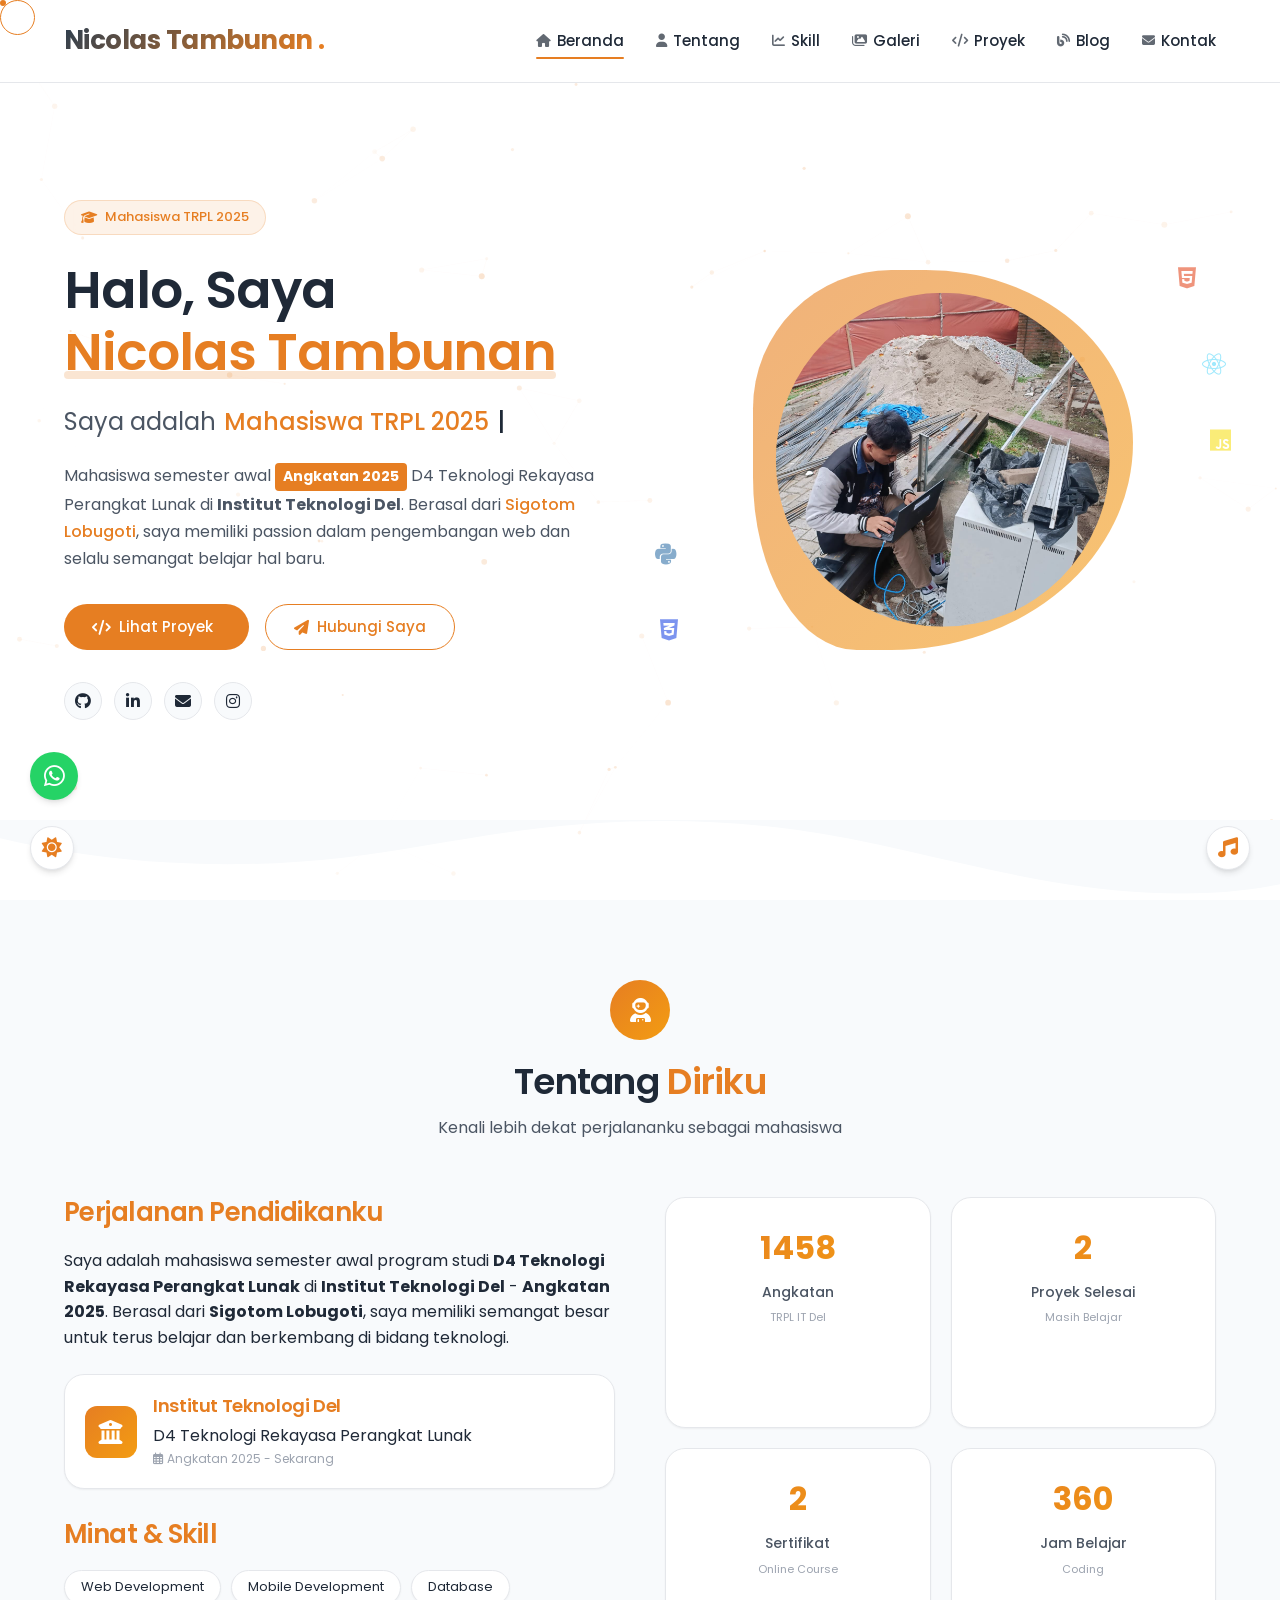
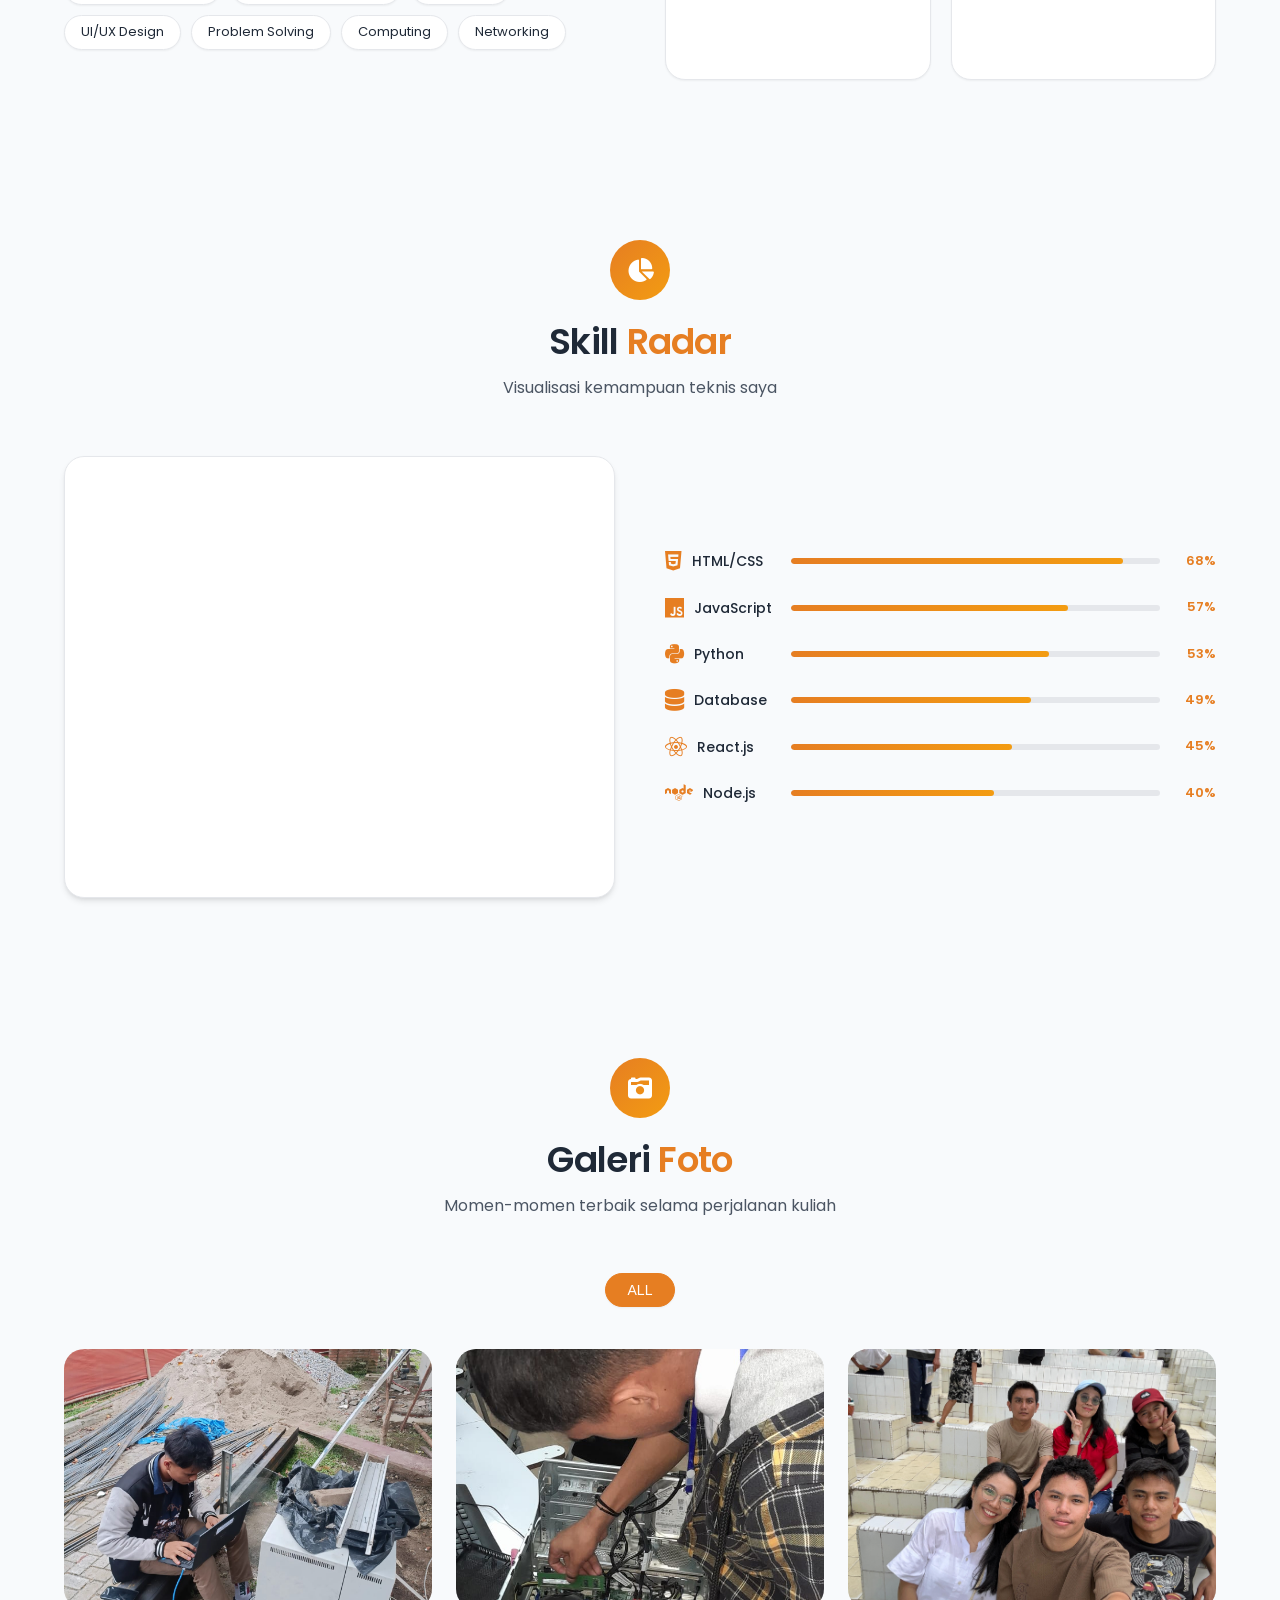
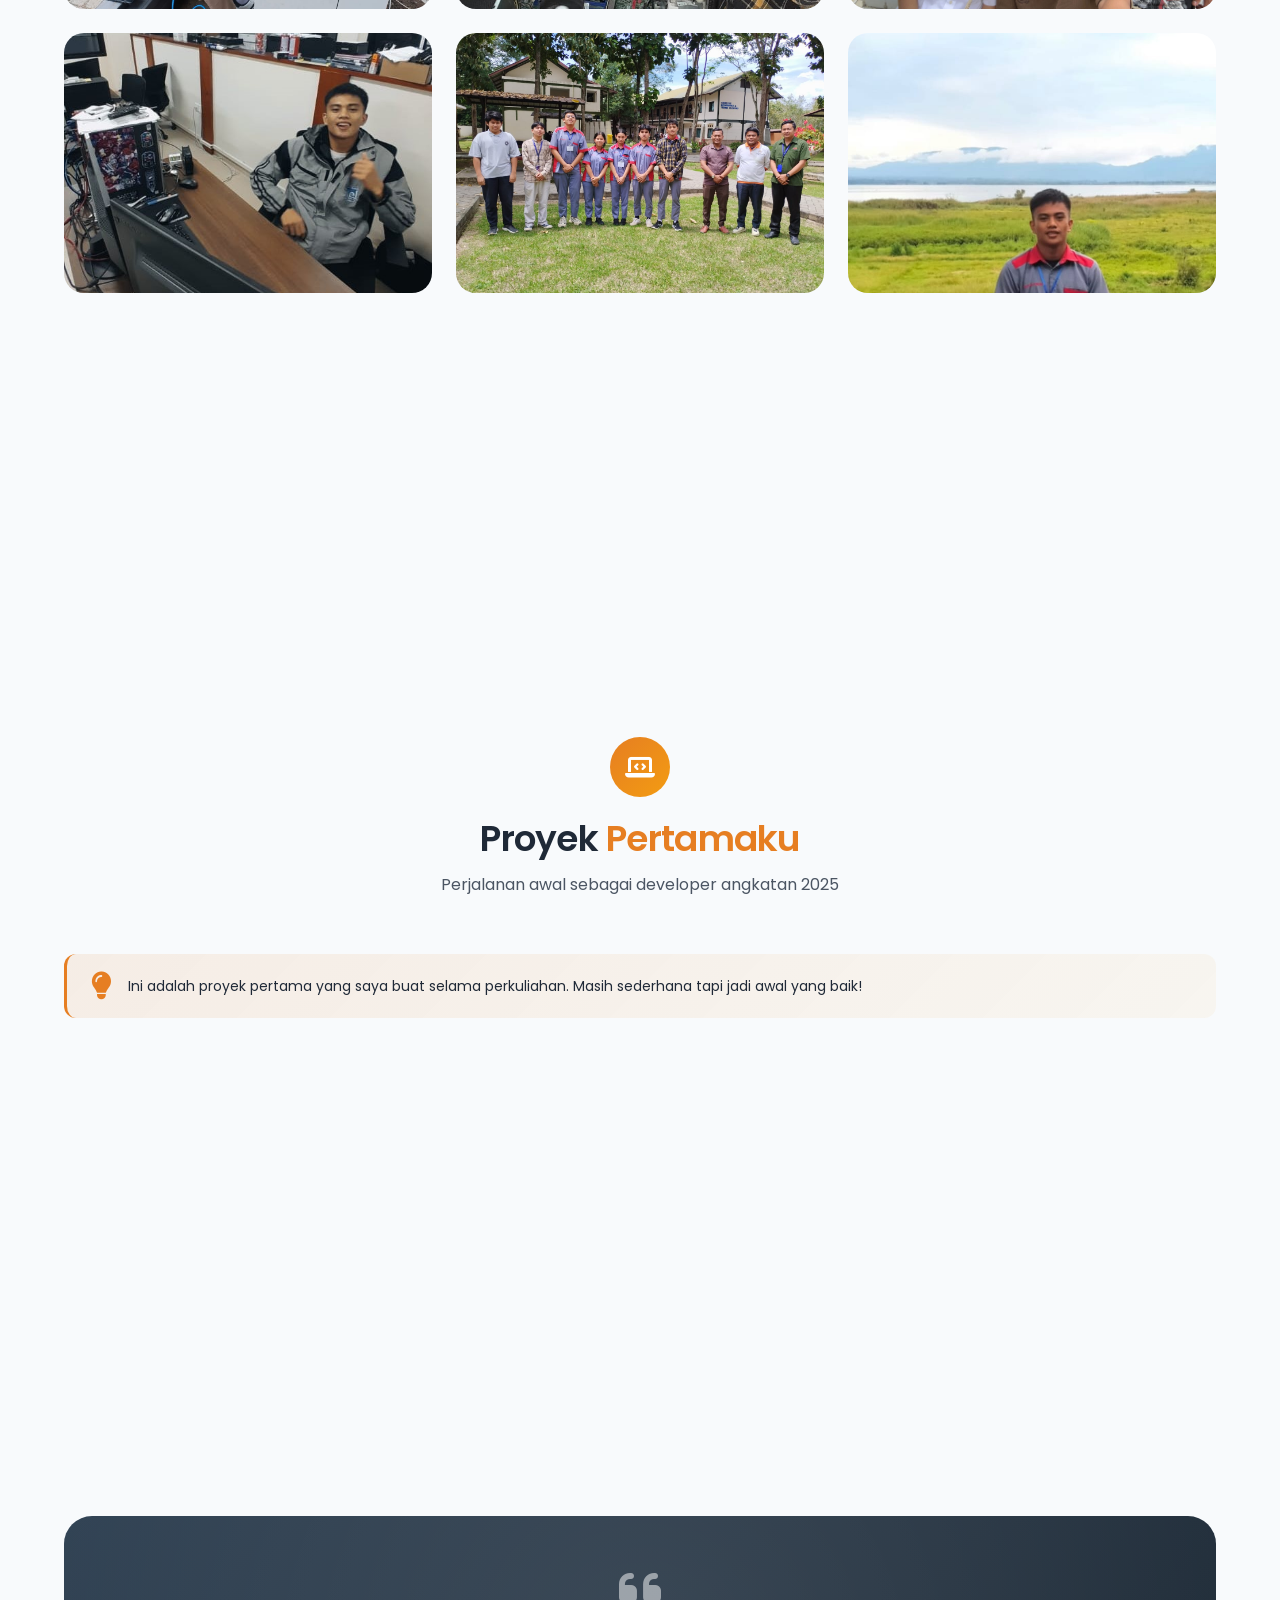
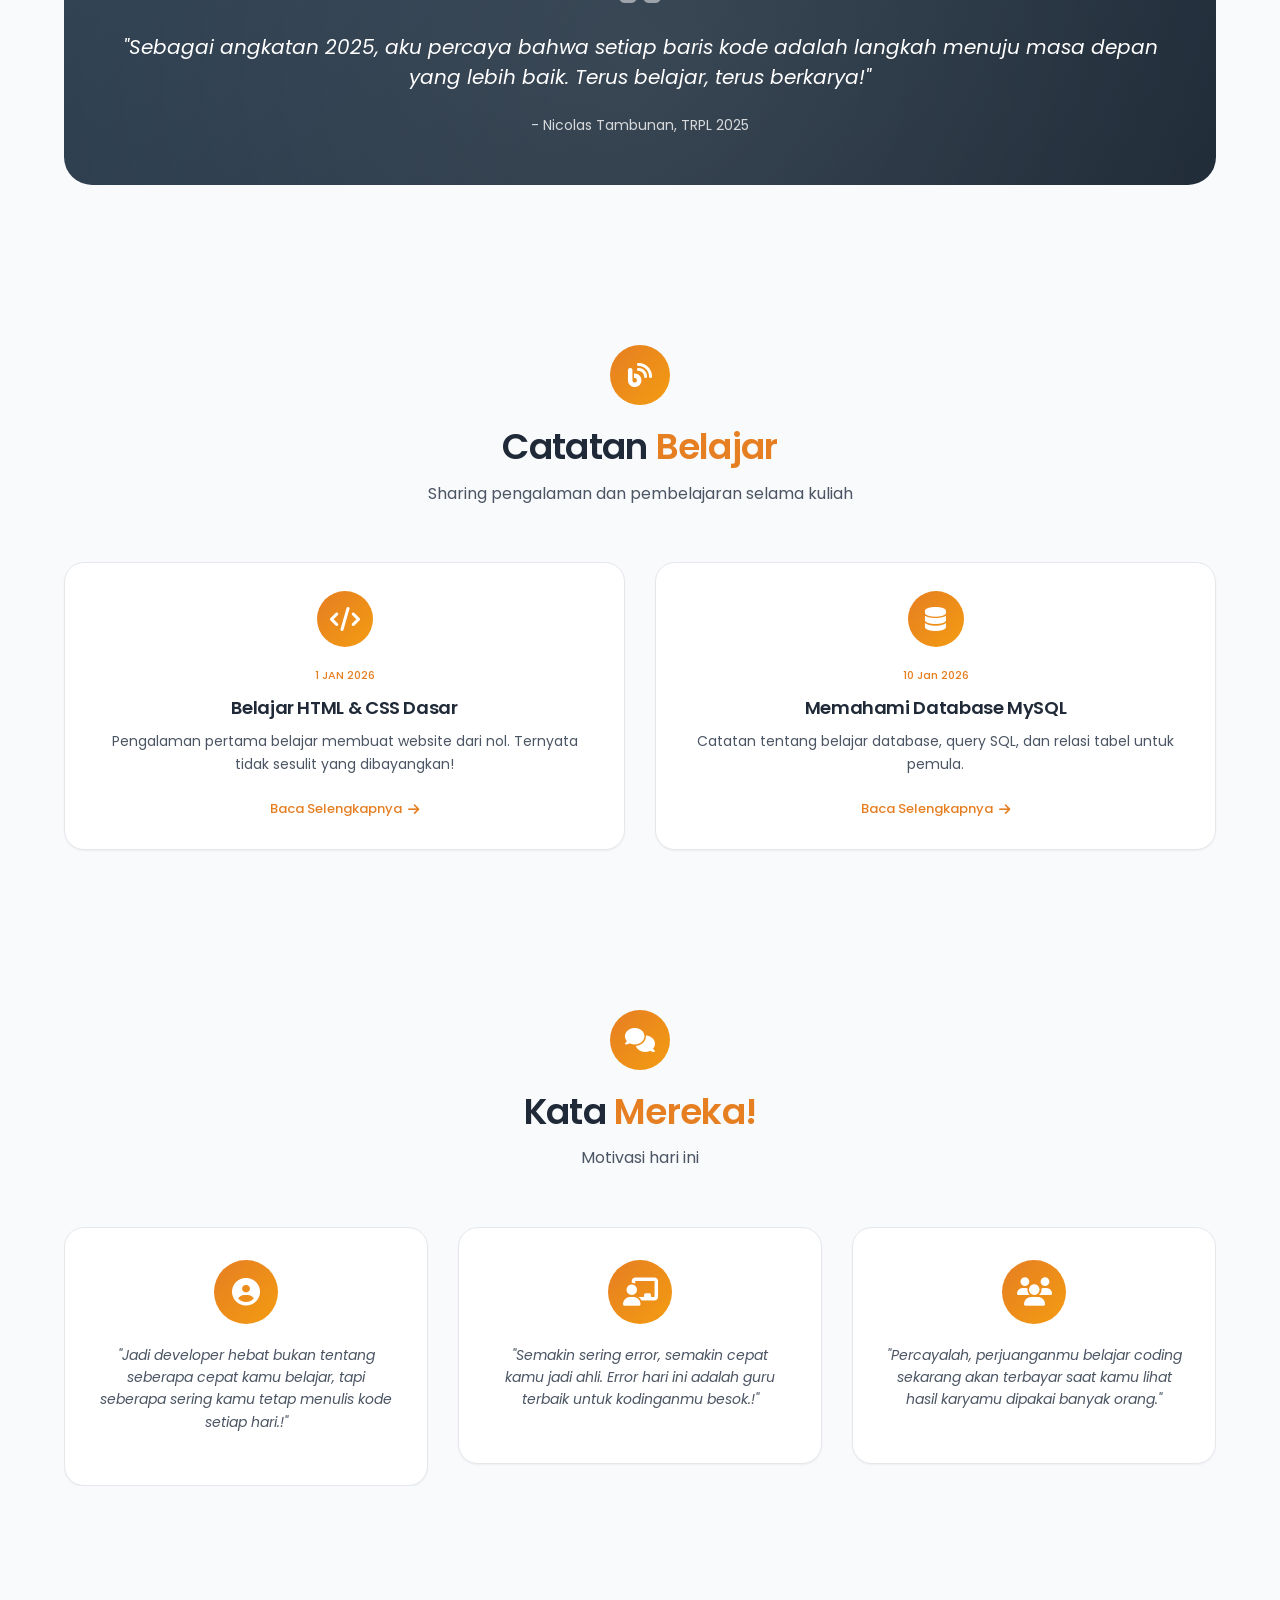
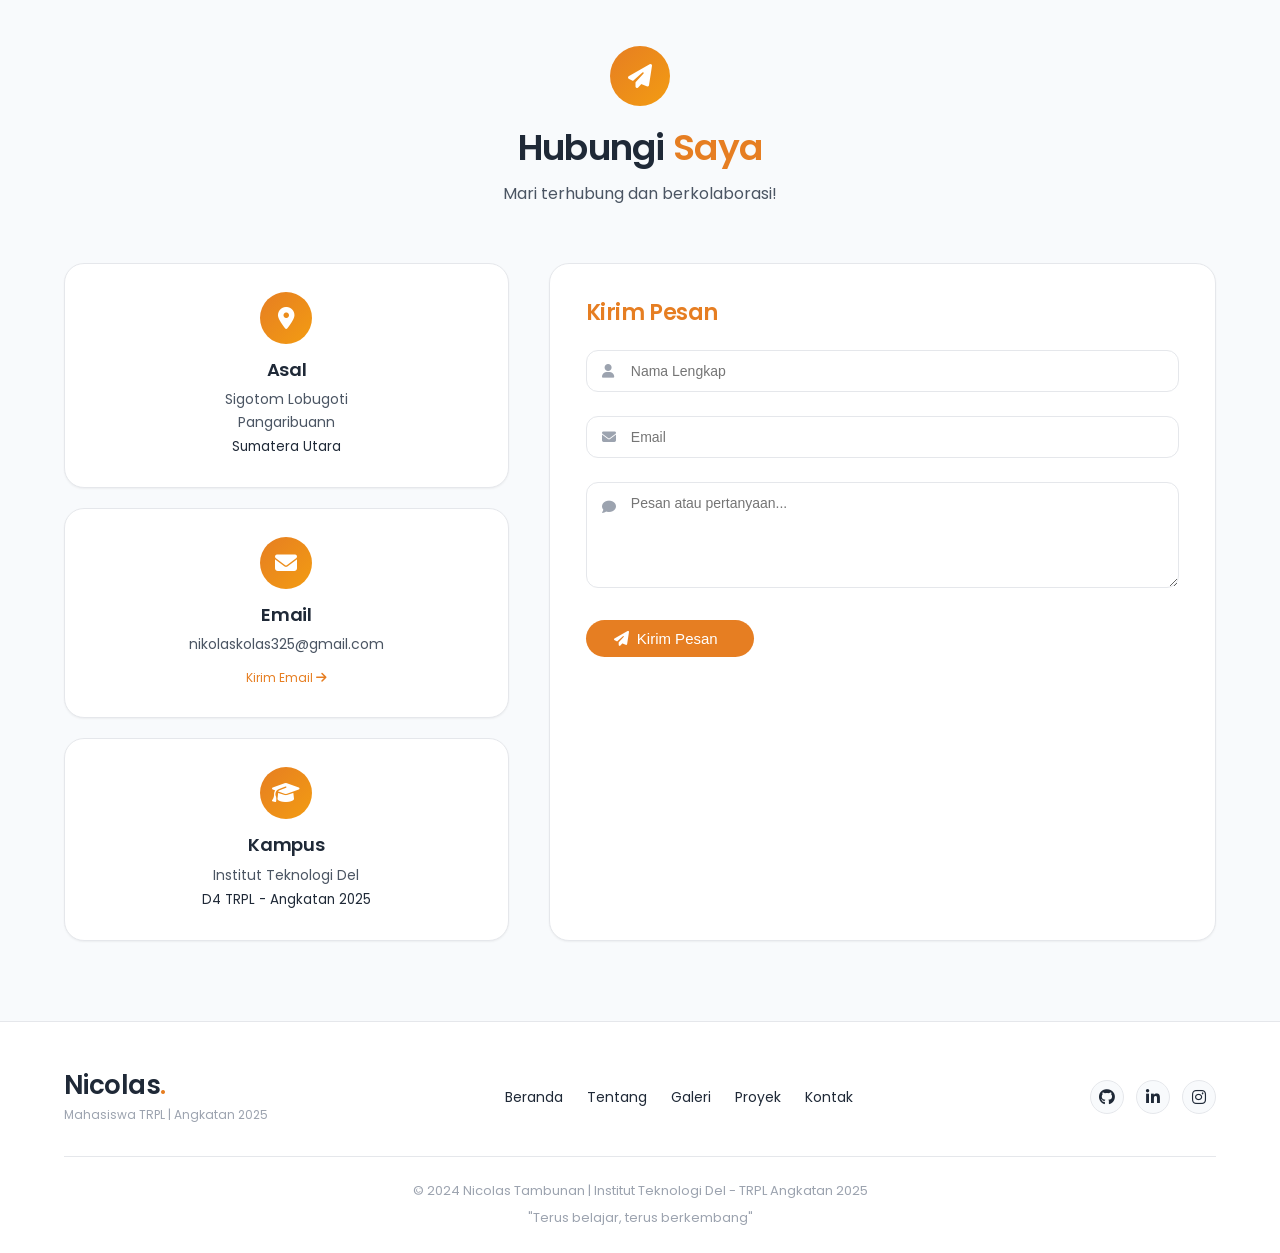
==== commit 2cf61d69: "Update index.html" ====
--- a/index.html
+++ b/index.html
@@ -5,7 +5,7 @@
   <meta name="viewport" content="width=device-width, initial-scale=1.0">
   <meta name="description" content="Super Portfolio Nicolas Tambunan - Mahasiswa TRPL Angkatan 2025">
   <meta name="author" content="Nicolas Tambunan">
-  <title>Nicolas Tambunan </title>
+  <title>Nicolas Adrian Partuaon  Tambunan </title>
   
   <!-- CSS -->
   <link rel="stylesheet" href="/css/style.css">
